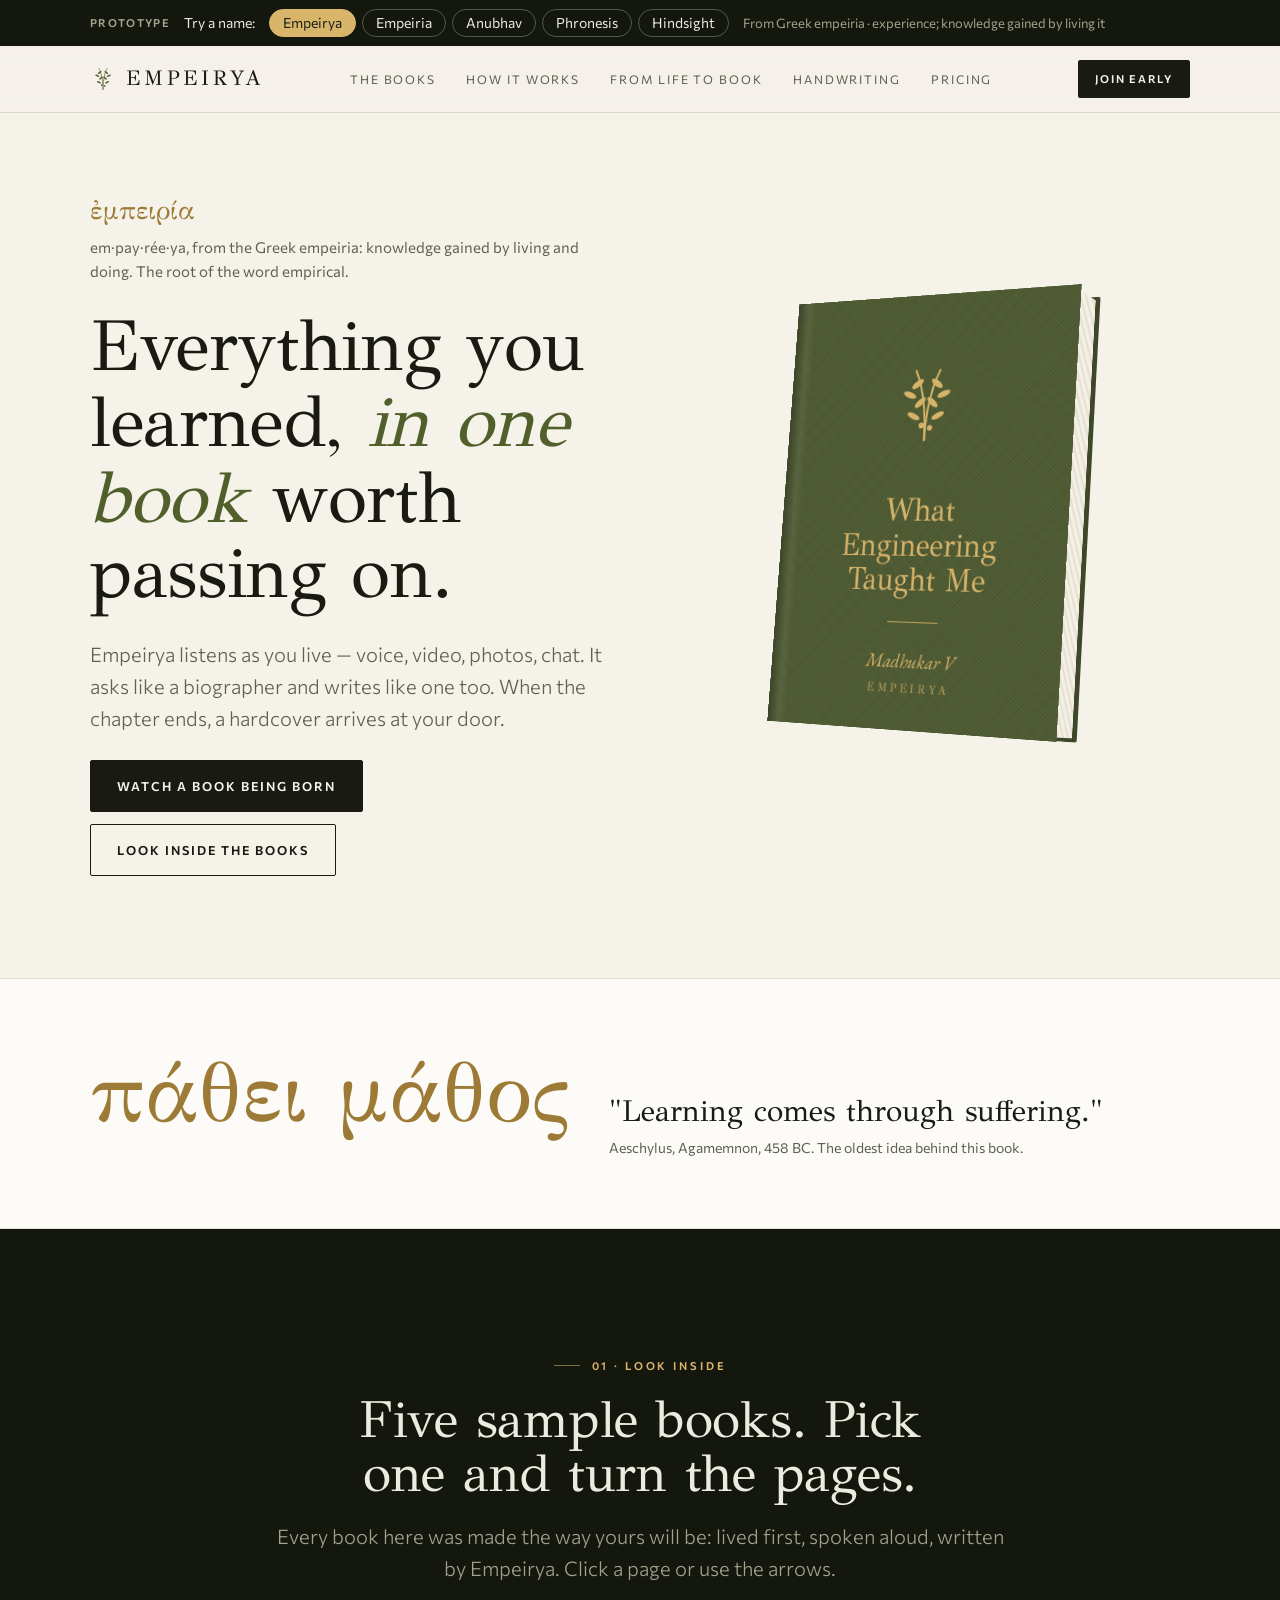
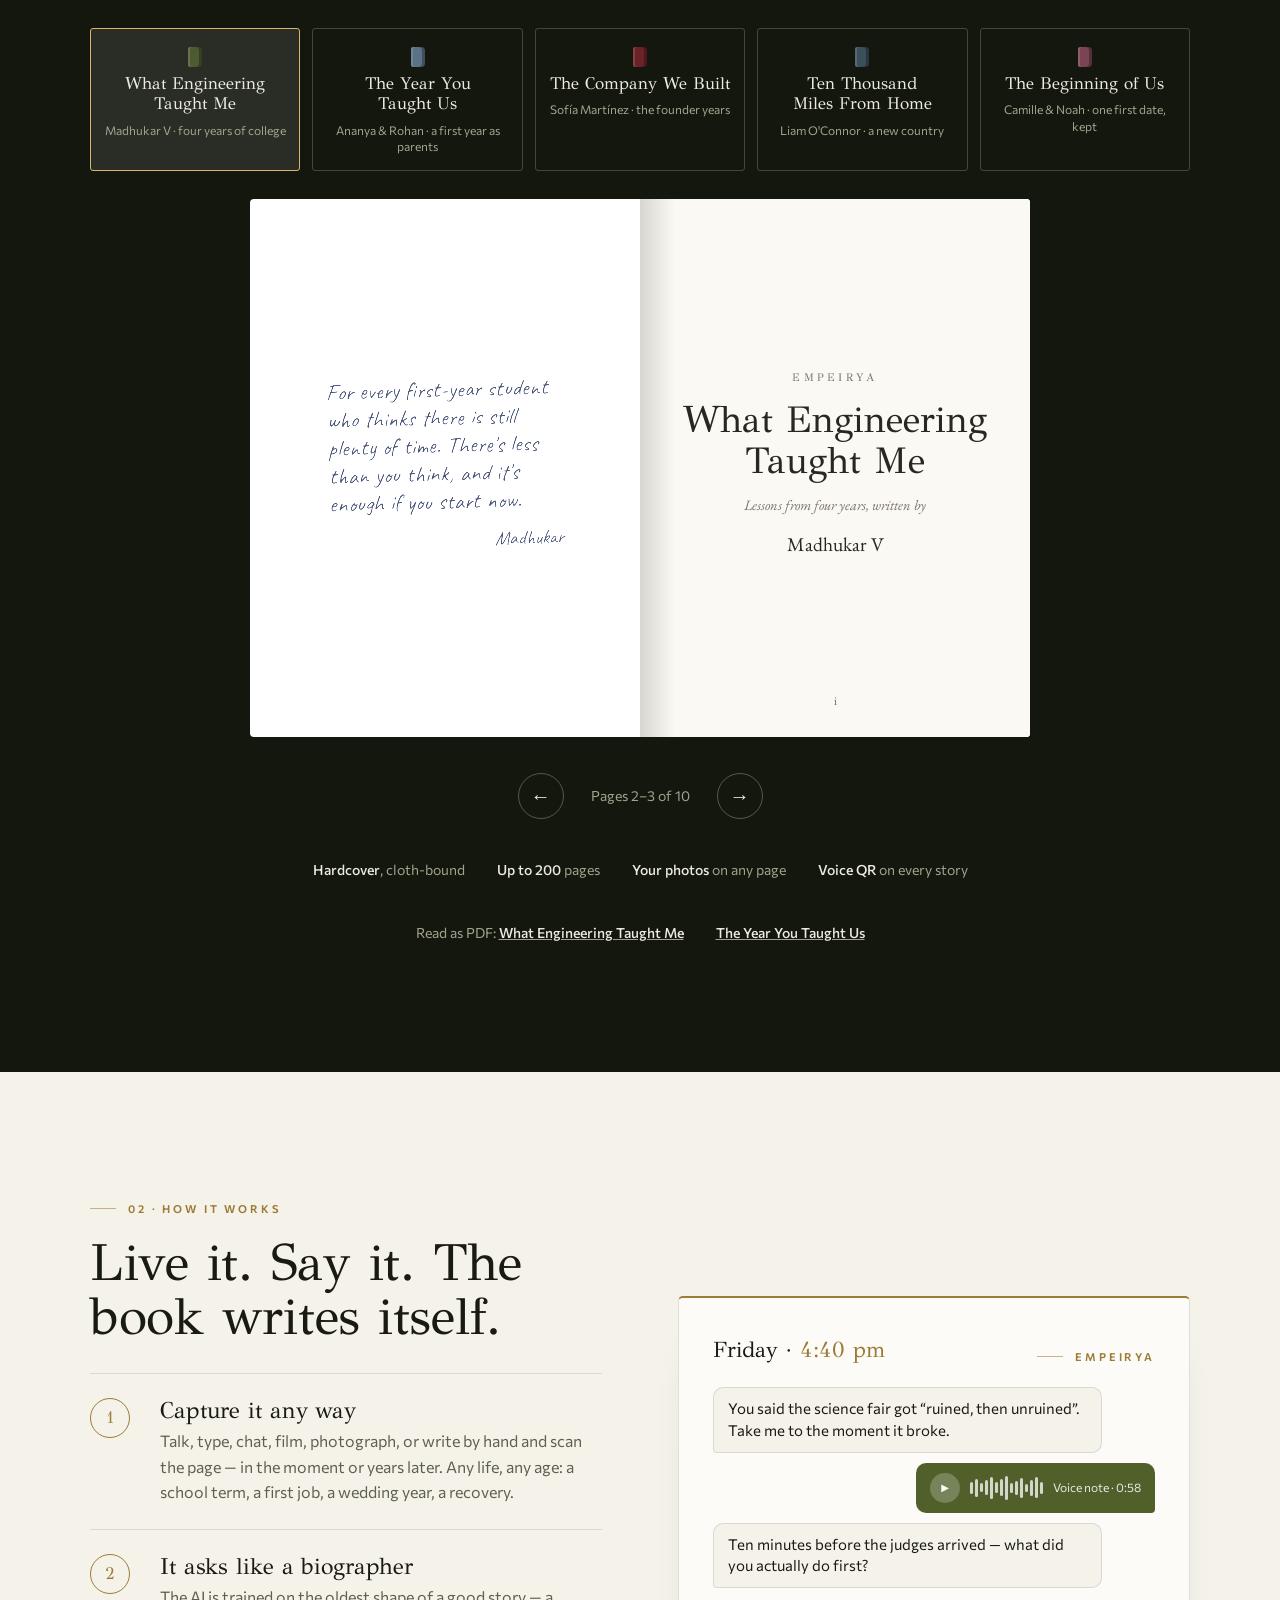
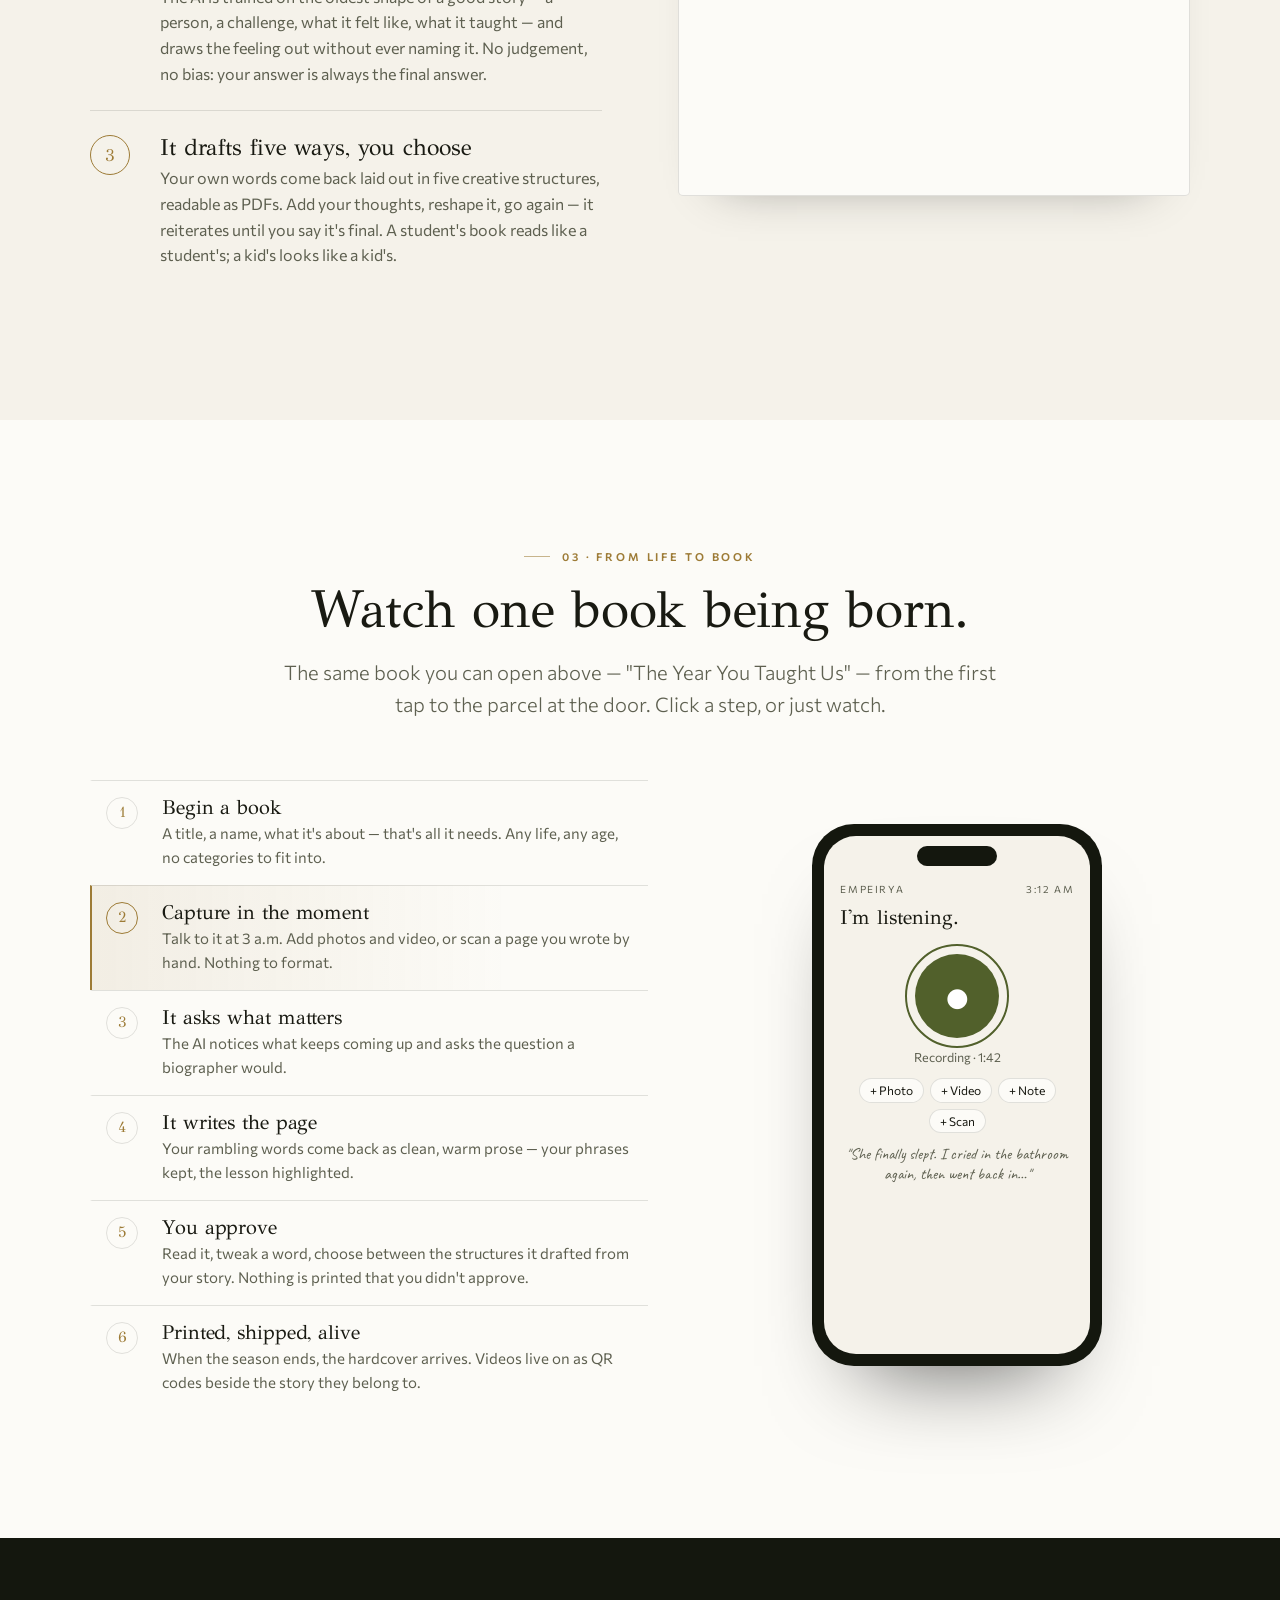
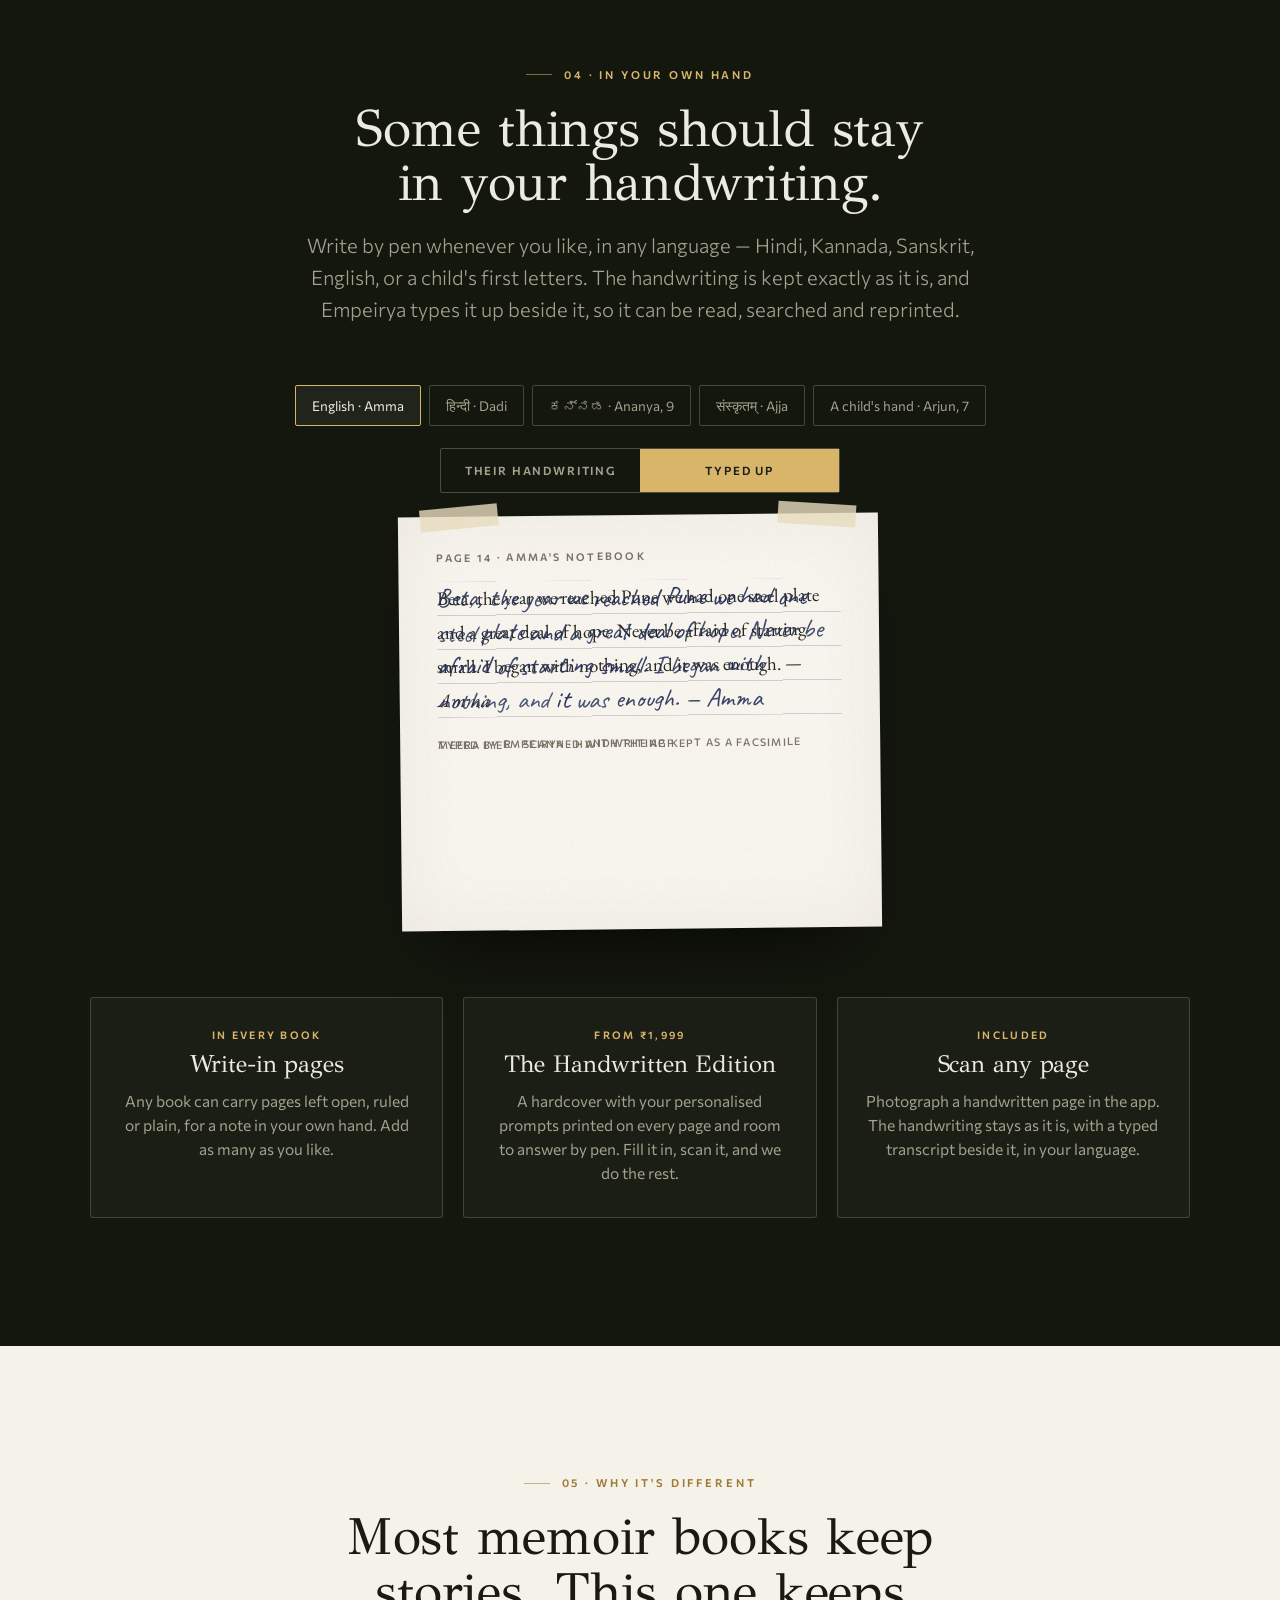
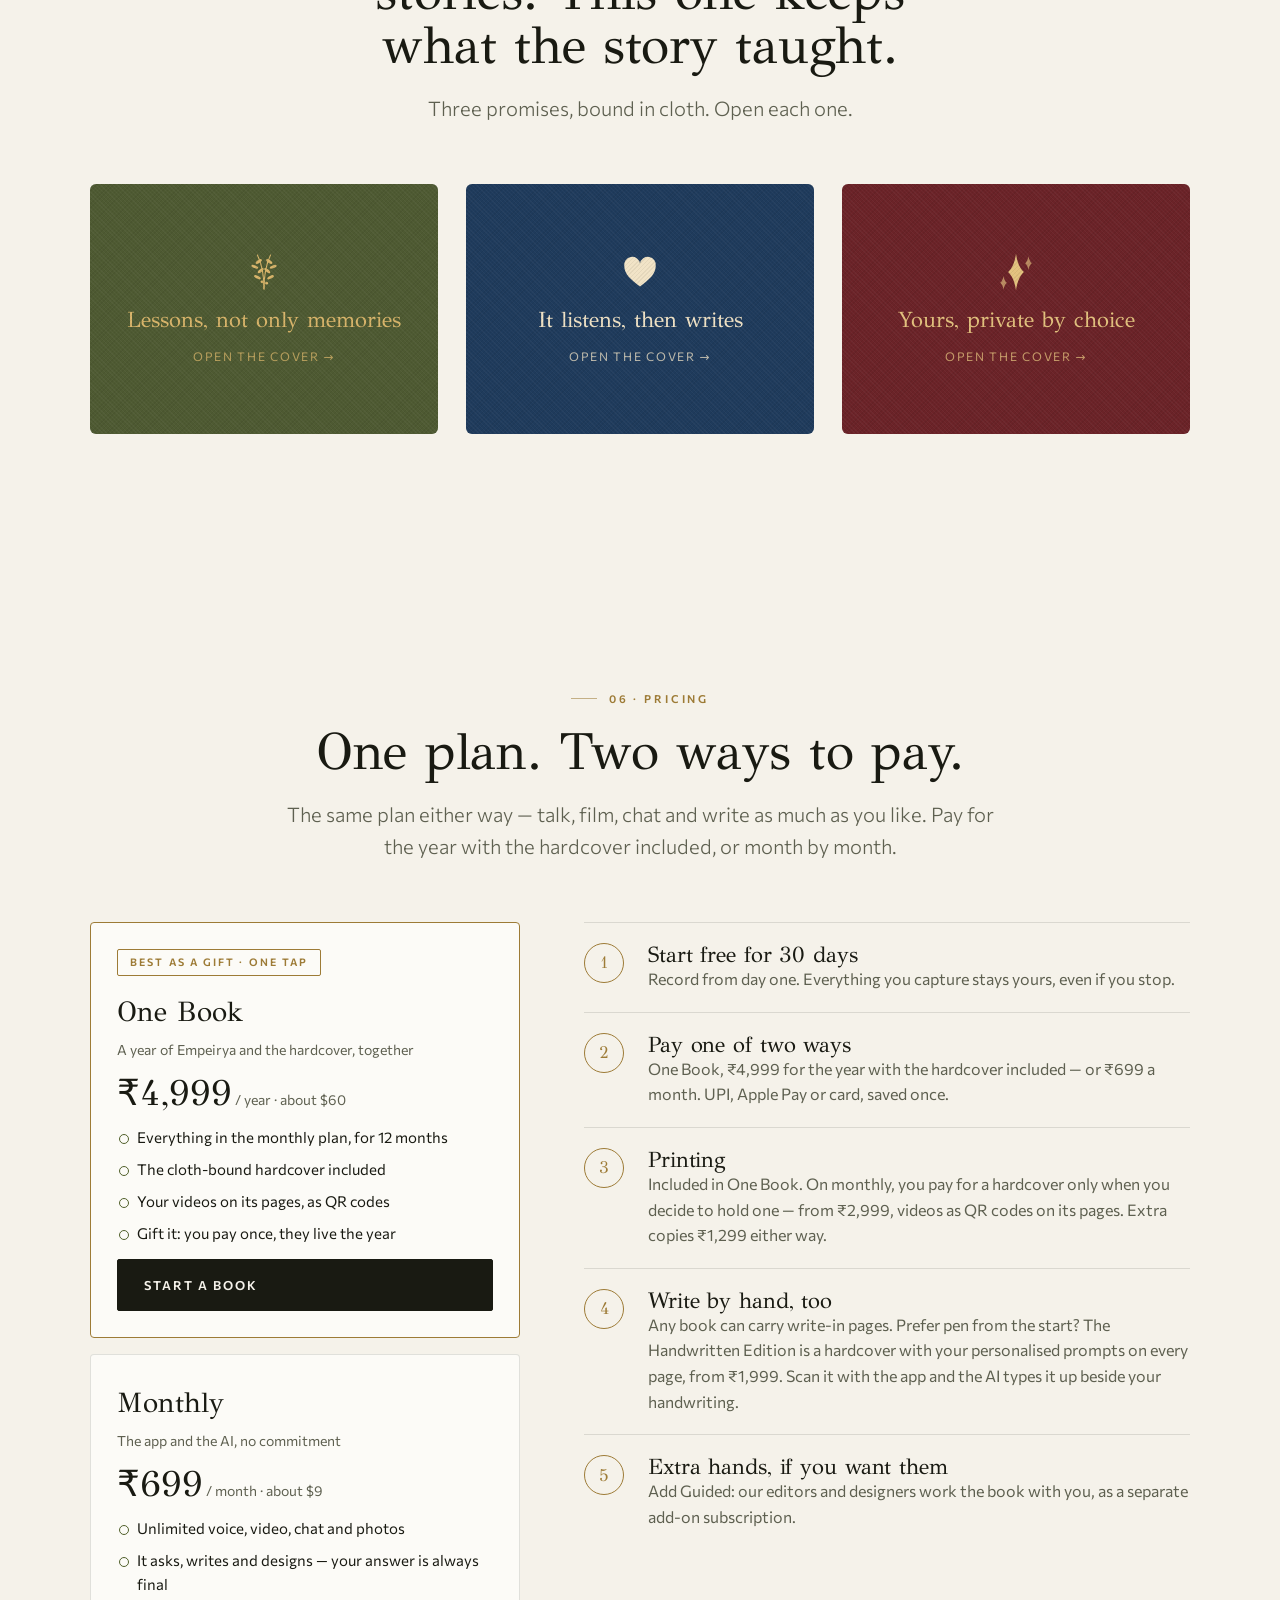
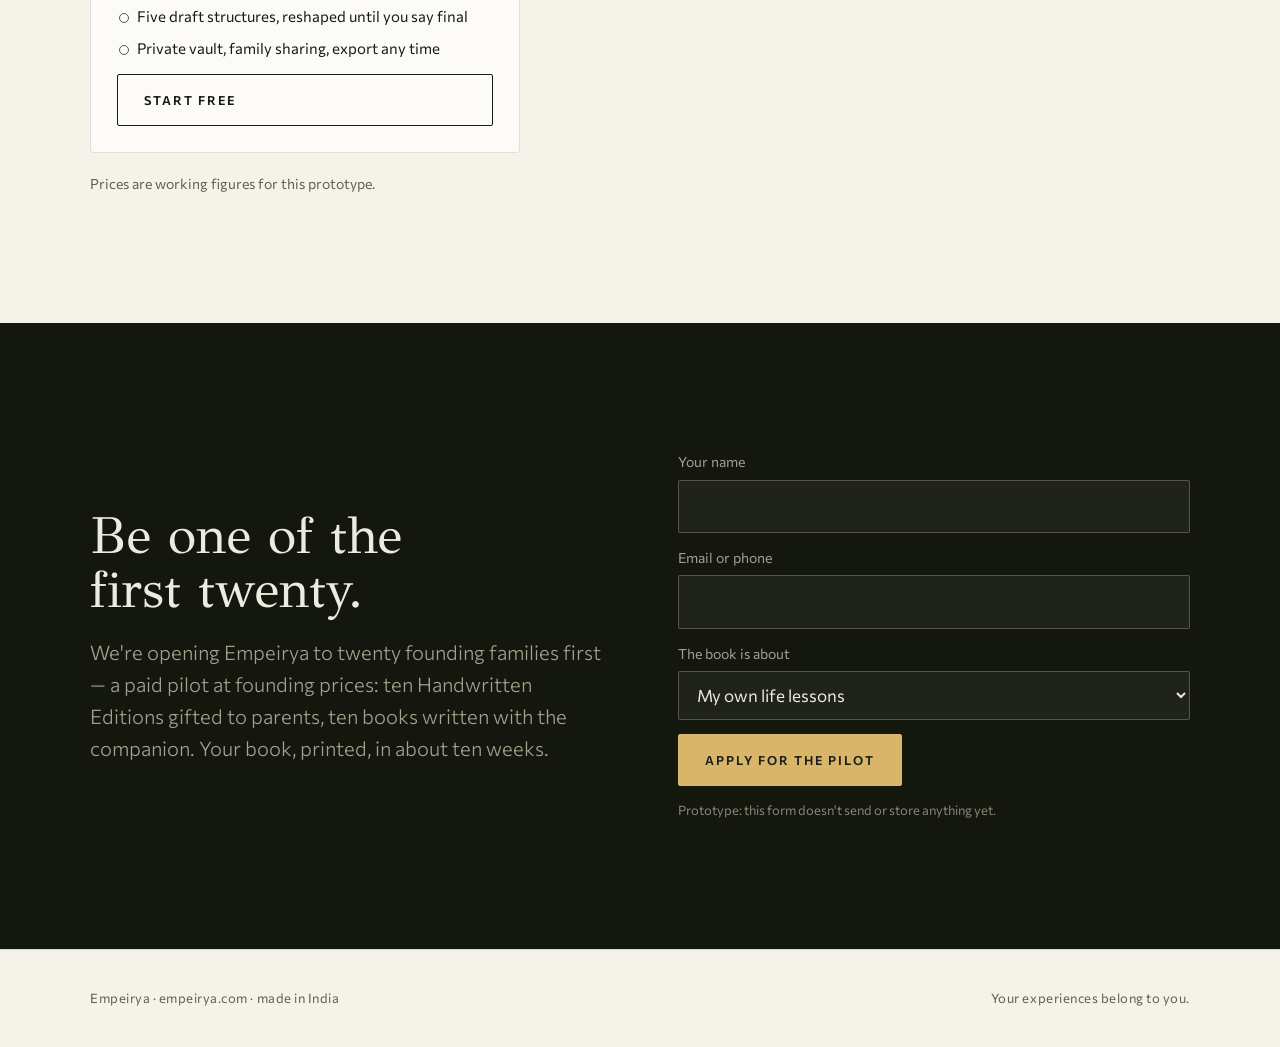
==== index.html @ 156bb357 "Publish website" ====
<!doctype html>
<!--
  =====================================================================
  EMPEIRYA — prototype website
  ---------------------------------------------------------------------
  An AI companion that captures someone's life as it happens — voice,
  photos, video — asks the right questions back, and turns a season of
  it into a hardcover book. Built around "lessons, not only memories".

  How to run: just double-click this file. No server or install needed.
  (Fonts load from Google Fonts when online; without internet the page
  falls back to system fonts and still works.)

  Files:
    css/styles.css      look of the website
    css/book-pages.css  look of the pages inside the books (shared with /books)
    js/main.js          everything interactive
    js/qr.js            draws the decorative QR codes
    books/*.html        print versions of the two sample books
    pdf/*.pdf           the first two books as PDFs

  Page order: prototype bar → nav → hero → quote → look inside (five
              sample books) → how it works (the AI companion) → from
              life to book (step-by-step) → in your own hand
              (handwriting) → why (openable covers) → pricing → join
              → footer
  =====================================================================
-->
<html lang="en">
<head>
  <meta charset="utf-8">
  <meta name="viewport" content="width=device-width, initial-scale=1">
  <title>Empeirya</title>
  <meta name="description" content="Empeirya is an AI companion that turns the moments you record — voice, photos, video — into a hardcover book of what you lived through and what it taught you.">
  <link rel="preconnect" href="https://fonts.googleapis.com">
  <link rel="preconnect" href="https://fonts.gstatic.com" crossorigin>
  <link rel="stylesheet" href="https://fonts.googleapis.com/css2?family=GFS+Didot&family=Commissioner:wght@300;400;500;600&family=EB+Garamond:ital,wght@0,400;0,500;1,400&family=Caveat:wght@500;700&family=Kalam:wght@300;400&family=Akaya+Kanadaka&family=Gloria+Hallelujah&family=Tiro+Devanagari+Hindi&family=Tiro+Devanagari+Sanskrit&family=Tiro+Kannada&display=swap">
  <link rel="stylesheet" href="css/book-pages.css?v=1794660947">
  <link rel="stylesheet" href="css/styles.css?v=1794660947">
</head>
<body>

<!-- Reusable drawings. Defined once here, then used anywhere with
     <svg><use href="#olive"/></svg>. -->
<svg width="0" height="0" style="position:absolute" aria-hidden="true">
  <!-- Olive branch: the brand emblem (Greek symbol of wisdom and peace) -->
  <symbol id="olive" viewBox="0 0 64 64"><g fill="none" stroke="currentColor" stroke-width="1.6" stroke-linecap="round"><path d="M32 58C32 40 30 22 22 6"/><path d="M32 58C32 40 34 22 42 6"/></g><g fill="currentColor"><ellipse cx="24" cy="16" rx="5.5" ry="2.2" transform="rotate(-35 24 16)"/><ellipse cx="18" cy="24" rx="5.5" ry="2.2" transform="rotate(20 18 24)"/><ellipse cx="27" cy="30" rx="5.5" ry="2.2" transform="rotate(-40 27 30)"/><ellipse cx="22" cy="40" rx="5.5" ry="2.2" transform="rotate(25 22 40)"/><ellipse cx="40" cy="16" rx="5.5" ry="2.2" transform="rotate(35 40 16)"/><ellipse cx="46" cy="24" rx="5.5" ry="2.2" transform="rotate(-20 46 24)"/><ellipse cx="37" cy="30" rx="5.5" ry="2.2" transform="rotate(40 37 30)"/><ellipse cx="42" cy="40" rx="5.5" ry="2.2" transform="rotate(-25 42 40)"/><circle cx="29" cy="47" r="2.2"/><circle cx="36" cy="49" r="2.2"/></g></symbol>
  <!-- Heart: emblem for the baby book -->
  <symbol id="heart" viewBox="0 0 64 64"><path fill="currentColor" d="M32 54C18 44 8 35 8 23a12 12 0 0 1 24-4 12 12 0 0 1 24 4c0 12-10 21-24 31z"/></symbol>
  <!-- Small footprint for the "first steps" picture -->
  <symbol id="foot" viewBox="-12 -24 24 40"><g fill="#8C6F56"><ellipse cx="0" cy="2" rx="7" ry="12"/><circle cx="-5.5" cy="-14" r="2.6"/><circle cx="-1.5" cy="-16.5" r="2.4"/><circle cx="2.5" cy="-16" r="2.2"/><circle cx="5.5" cy="-13.5" r="2"/><circle cx="7.2" cy="-10.3" r="1.7"/></g></symbol>
  <!-- North star: emblem for the founder book -->
  <symbol id="star" viewBox="0 0 64 64"><path fill="currentColor" d="M32 4c2 14 6 22 12 28-6 6-10 14-12 28-2-14-6-22-12-28 6-6 10-14 12-28z"/><path fill="currentColor" opacity=".65" d="M51 8c.8 5 2.4 8.2 5 10.5-2.6 2.3-4.2 5.5-5 10.5-.8-5-2.4-8.2-5-10.5 2.6-2.3 4.2-5.5 5-10.5zM13 38c.8 5 2.4 8.2 5 10.5-2.6 2.3-4.2 5.5-5 10.5-.8-5-2.4-8.2-5-10.5 2.6-2.3 4.2-5.5 5-10.5z"/></symbol>
  <!-- Compass: emblem for the "new country" book -->
  <symbol id="compass" viewBox="0 0 64 64"><g fill="none" stroke="currentColor" stroke-width="2.4"><circle cx="32" cy="32" r="23"/><path d="M32 3v6M32 55v6M3 32h6M55 32h6" stroke-linecap="round"/></g><path fill="currentColor" d="M32 15 38 32 32 49 26 32Z"/><circle cx="32" cy="32" r="3.2" fill="currentColor"/></symbol>
  <!-- Interlocked rings: emblem for the first-date book -->
  <symbol id="rings" viewBox="0 0 64 64"><g fill="none" stroke="currentColor" stroke-width="2.6"><circle cx="24.5" cy="32" r="14"/><circle cx="39.5" cy="32" r="14"/></g></symbol>
</svg>


<!-- ===== PROTOTYPE BAR: name switcher. Delete this block when going live. ===== -->
<div class="proto" role="region" aria-label="Prototype controls">
  <div class="wrap">
    <b>Prototype</b><span>Try a name:</span>
    <div class="names" id="names">
      <button type="button" data-n="empeirya" aria-pressed="true">Empeirya</button>
      <button type="button" data-n="empeiria" aria-pressed="false">Empeiria</button>
      <button type="button" data-n="anubhav" aria-pressed="false">Anubhav</button>
      <button type="button" data-n="phronesis" aria-pressed="false">Phronesis</button>
      <button type="button" data-n="hindsight" aria-pressed="false">Hindsight</button>
    </div>
    <span class="meaning" id="meaning"></span>
  </div>
</div>


<!-- ===== NAVIGATION ===== -->
<nav>
  <div class="wrap">
    <a class="mark" href="#top"><svg><use href="#olive"/></svg><span data-brand>Empeirya</span></a>
    <div class="navlinks">
      <a href="#inside">The books</a><a href="#how">How it works</a><a href="#journey">From life to book</a><a href="#handwritten">Handwriting</a><a href="#pricing">Pricing</a>
    </div>
    <a class="btn sm" href="#join">Join early</a>
  </div>
</nav>


<!-- ===== HERO: headline + interactive 3D book with cover designer ===== -->
<header class="hero" id="top">
  <div class="wrap">
    <div class="hero-copy">
      <div class="gloss"><span class="gk" data-native>ἐμπειρία</span><span id="gloss"></span></div>
      <h1>Everything you learned, <em>in one book</em> worth passing on.</h1>
      <p class="lede"><span data-brand>Empeirya</span> listens as you live — voice, video, photos, chat. It asks like a biographer and writes like one too. When the chapter ends, a hardcover arrives at your door.</p>
      <div class="ctas">
        <a class="btn" href="#journey">Watch a book being born</a>
        <a class="btn ghost" href="#inside">Look inside the books</a>
      </div>
    </div>

    <div class="hero-art">
      <!-- The 3D book: five faces arranged in 3D by CSS (see .book3d in styles.css). -->
      <div class="scene" id="scene">
        <div class="bob">
          <div class="book3d enter" id="book3d">
            <div class="b-back"></div>
            <div class="b-pages"></div>
            <div class="b-top"></div>
            <div class="b-spine"><span data-title>What Engineering Taught Me</span></div>
            <div class="b-front"><div class="cover">
              <svg class="emb"><use href="#olive"/></svg>
              <div class="ct" data-title>What Engineering Taught Me</div><div class="cr"></div>
              <div class="ca" data-author>Madhukar V</div>
              <div class="cb" data-brand>Empeirya</div>
            </div></div>
          </div>
        </div>
      </div>
      <div class="shadow" aria-hidden="true"></div>
    </div>
  </div>
</header>


<!-- ===== QUOTE BAND ===== -->
<div class="quote">
  <div class="wrap">
    <span class="gk">πάθει μάθος</span>
    <p>"Learning comes through suffering."<small>Aeschylus, Agamemnon, 458 BC. The oldest idea behind this book.</small></p>
  </div>
</div>


<!-- ===== LOOK INSIDE: two sample flipbooks =====
     Structure of a book:
       <div class="fb">                 the open book (two pages wide)
         <div class="leaf">             one sheet of paper
           <div class="face front">     right-hand page
           <div class="face back">      left-hand page after turning
     To add a page spread, add another .leaf. js/main.js does the rest. -->
<section class="inside" id="inside">
  <div class="wrap">
    <div class="sec-head">
      <span class="eyebrow">01 · Look inside</span>
      <h2>Five sample books. Pick one and turn the pages.</h2>
      <p class="lede">Every book here was made the way yours will be: lived first, spoken aloud, written by <span data-brand>Empeirya</span>. Click a page or use the arrows.</p>
    </div>
    <div class="shelf" role="tablist" aria-label="Sample books" id="shelf">
      <button type="button" role="tab" aria-selected="true" data-b="0"><i class="dot" style="--c:#4E5A32"></i><b>What Engineering Taught Me</b><span>Madhukar V · four years of college</span></button>
      <button type="button" role="tab" aria-selected="false" data-b="1"><i class="dot" style="--c:#5B7186"></i><b>The Year You Taught Us</b><span>Ananya &amp; Rohan · a first year as parents</span></button>
      <button type="button" role="tab" aria-selected="false" data-b="2"><i class="dot" style="--c:#6B2328"></i><b>The Company We Built</b><span>Sofía Martínez · the founder years</span></button>
      <button type="button" role="tab" aria-selected="false" data-b="3"><i class="dot" style="--c:#3C4F5C"></i><b>Ten Thousand Miles From Home</b><span>Liam O'Connor · a new country</span></button>
      <button type="button" role="tab" aria-selected="false" data-b="4"><i class="dot" style="--c:#7A4452"></i><b>The Beginning of Us</b><span>Camille &amp; Noah · one first date, kept</span></button>
    </div>
  </div>
  <div class="stage" id="stage">

    <!-- ---------- BOOK 1: What Engineering Taught Me (5 sheets = 10 pages) ---------- -->
    <div class="fb closed" id="fb1" tabindex="0" aria-label="What Engineering Taught Me, use arrow keys to turn pages">
      <!-- Sheet 1: front cover / dedication -->
      <div class="leaf">
        <div class="face front"><div class="cover">
          <svg class="emb"><use href="#olive"/></svg>
          <div class="ct" data-title>What Engineering Taught Me</div><div class="cr"></div>
          <div class="ca" data-author>Madhukar V</div><div class="cb" data-brand>Empeirya</div>
        </div></div>
        <div class="face back endpaper"><div class="pg">
          <div class="dedic">For every first-year student who thinks there is still plenty of time. There's less than you think, and it's enough if you start now.<small>Madhukar</small></div>
        </div></div>
      </div>
      <!-- Sheet 2: title page / contents -->
      <div class="leaf">
        <div class="face front"><div class="pg titlepg">
          <span class="tb" data-brand>Empeirya</span>
          <h4 data-title>What Engineering Taught Me</h4>
          <span class="sub">Lessons from four years, written by</span>
          <span style="font-size:1.25em" data-author>Madhukar V</span>
          <span class="num">i</span>
        </div></div>
        <div class="face back"><div class="pg">
          <span class="runhead">Contents</span>
          <ul class="toc">
            <li><b>I</b><div>Skills<i>The goal I nearly lost</i></div><span>3</span></li>
            <li><b>II</b><div>People<i>Friends with a vision</i></div><span>17</span></li>
            <li><b>III</b><div>Distractions<i>Busy is not the same as building</i></div><span>29</span></li>
            <li><b>IV</b><div>Hindsight<i>What I'd tell my first-year self</i></div><span>41</span></li>
            <li><b>V</b><div>Letters for later<i>Sealed until the right day</i></div><span>52</span></li>
          </ul>
          <span class="num">ii</span>
        </div></div>
      </div>
      <!-- Sheet 3: chapter I opener / the entry (part 1) -->
      <div class="leaf">
        <div class="face front"><div class="pg chap">
          <span class="roman">I</span><h4>Skills</h4>
          <blockquote>"Four years is enough time to become genuinely useful to an industry, as long as you don't drift."</blockquote>
          <span class="meta">Told by voice · 5 min · written with Empeirya</span>
          <span class="num">3</span>
        </div></div>
        <div class="face back"><div class="pg">
          <span class="runhead">I · Skills</span>
          <h4>The goal I nearly lost</h4>
          <span class="sub">Engineering, years one to four</span>
          <dl>
            <div><dt>What happened</dt><dd>Engineering gives you four years and a hundred reasons to spend them on something else: marks for their own sake, trends, whatever everyone around you is doing.</dd></div>
            <div><dt>What I felt</dt><dd>Busy, but unsure it was leading anywhere. Being busy felt like progress. It isn't the same thing.</dd></div>
            <div><dt>What I tried</dt><dd>I kept coming back to one question: what can I build that a real company would need?</dd></div>
          </dl>
          <span class="num">4</span>
        </div></div>
      </div>
      <!-- Sheet 4: the entry (part 2, the lessons) / chapter II opener -->
      <div class="leaf">
        <div class="face front"><div class="pg">
          <dl>
            <div><dt>What I learned</dt><dd class="hl">Never divert from the goal. Use the four years to build real industry skills. Everything else can wait; this can't.</dd></div>
            <div><dt>What I'd do differently</dt><dd>Start building real things in the first year, not the last one.</dd></div>
            <div><dt>If you're starting now</dt><dd>Every semester, ask yourself: what can I do today that I couldn't do six months ago?</dd></div>
          </dl>
          <div class="qr"><canvas class="qrc" data-seed="7" width="25" height="25"></canvas><p><b>Hear it in his voice</b>Scan to play the recording this page came from.</p></div>
          <span class="num">5</span>
        </div></div>
        <div class="face back"><div class="pg chap">
          <span class="roman">II</span><h4>People</h4>
          <blockquote>"Build a network of good friends who have a vision and actually work for it. They will pull you forward for the rest of your life."</blockquote>
          <span class="meta">Typed late one night · kept word for word</span>
          <span class="num">17</span>
        </div></div>
      </div>
      <!-- Sheet 5: letter for later / back cover -->
      <div class="leaf">
        <div class="face front"><div class="pg">
          <span class="runhead">V · Letters for later</span>
          <h4>Open on your first day of college</h4>
          <div class="envelope"><span class="seal" data-initial>E</span></div>
          <p class="letter-to">For the next engineer in the family</p>
          <p class="sub" style="text-align:center">In the app, this letter stays sealed until that day. In print, it comes as a tucked-in envelope.</p>
          <span class="num">52</span>
        </div></div>
        <div class="face back backcover"><div>
          <svg><use href="#olive"/></svg>
          <span data-brand>Empeirya</span>
          <small>Printed for <span data-author>Madhukar V</span></small>
        </div></div>
      </div>
    </div>

    <!-- ---------- BOOK 2: The Year You Taught Us (7 sheets = 14 pages) ----------
         Has its own cover colours (set inline below) so the cover designer
         only changes Book 1. Pictures are hand-drawn SVG stand-ins for the
         family's own photos. -->
    <div class="fb closed" id="fb2" tabindex="0" hidden style="--cloth:#5B7186;--foil:#F1E3C6" aria-label="The Year You Taught Us, use arrow keys to turn pages">
      <!-- Sheet 1: cover / dedication -->
      <div class="leaf">
        <div class="face front"><div class="cover">
          <svg class="emb"><use href="#heart"/></svg>
          <div class="ct">The Year You Taught Us</div><div class="cr"></div>
          <div class="ca">Ananya &amp; Rohan</div><div class="cb" data-brand>Empeirya</div>
        </div></div>
        <div class="face back endpaper"><div class="pg">
          <div class="dedic">For Kiara. One day you'll read how little we knew, and how much you taught us anyway.<small>Mom &amp; Dad</small></div>
        </div></div>
      </div>
      <!-- Sheet 2: title / contents -->
      <div class="leaf">
        <div class="face front"><div class="pg titlepg">
          <span class="tb" data-brand>Empeirya</span>
          <h4>The Year You Taught Us</h4>
          <span class="sub">Our first year as parents, from the day you were born to your first birthday</span>
          <span style="font-size:1.25em">Ananya &amp; Rohan</span>
          <span class="num">i</span>
        </div></div>
        <div class="face back"><div class="pg">
          <span class="runhead">Contents</span>
          <ul class="toc">
            <li><b>0</b><div>The day you arrived<i>Nobody hands you a manual</i></div><span>1</span></li>
            <li><b>1–3</b><div>The nights<i>Sleeping in two-hour pieces</i></div><span>9</span></li>
            <li><b>8</b><div>The fever<i>Two in the morning</i></div><span>23</span></li>
            <li><b>11</b><div>First steps<i>Three of them, then the sofa</i></div><span>34</span></li>
            <li><b>12</b><div>One year<i>And a letter for later</i></div><span>41</span></li>
          </ul>
          <span class="num">ii</span>
        </div></div>
      </div>
      <!-- Sheet 3: month 0 photo / month 0 entry -->
      <div class="leaf">
        <div class="face front"><div class="pg">
          <span class="runhead">Month 0</span>
          <h4>The day you arrived</h4>
          <figure class="photo">
            <svg viewBox="0 0 200 140" role="img" aria-label="Illustration: a newborn's hand holding an adult finger, with a hospital band">
              <rect width="200" height="140" fill="#F3E6DA"/>
              <path d="M0 30 Q50 20 100 32 T200 28 M0 70 Q60 60 110 72 T200 66 M0 112 Q50 100 100 114 T200 108" stroke="#E8D5C3" stroke-width="7" fill="none"/>
              <rect x="88" y="56" width="130" height="32" rx="16" fill="#D9A27E"/>
              <ellipse cx="100" cy="72" rx="8" ry="11" fill="#E9C0A4"/>
              <rect x="66" y="96" width="44" height="44" fill="#F2C4A6"/>
              <rect x="62" y="104" width="52" height="11" rx="4" fill="#FFFFFF" stroke="#9DB4C8" stroke-width="1.5"/>
              <rect x="80" y="107" width="16" height="5" rx="1" fill="#9DB4C8"/>
              <ellipse cx="88" cy="90" rx="25" ry="19" fill="#F2C4A6"/>
              <ellipse cx="66" cy="82" rx="7" ry="11" fill="#F2C4A6" stroke="#E0A887" stroke-width="1" transform="rotate(25 66 82)"/>
              <ellipse cx="80" cy="66" rx="6" ry="10" fill="#F2C4A6" stroke="#E0A887" stroke-width="1"/>
              <ellipse cx="91" cy="64" rx="6" ry="10.5" fill="#F2C4A6" stroke="#E0A887" stroke-width="1"/>
              <ellipse cx="102" cy="65" rx="6" ry="10" fill="#F2C4A6" stroke="#E0A887" stroke-width="1"/>
              <ellipse cx="112" cy="68" rx="5" ry="8.5" fill="#F2C4A6" stroke="#E0A887" stroke-width="1"/>
            </svg>
            <figcaption>4:52 a.m. · 2.9 kg · holding on already</figcaption>
          </figure>
          <span class="num">1</span>
        </div></div>
        <div class="face back"><div class="pg">
          <span class="runhead">Month 0 · The day you arrived</span>
          <dl>
            <div><dt>What happened</dt><dd>Kiara arrived at 4:52 in the morning after nineteen hours of labour, much louder than anyone expected.</dd></div>
            <div><dt>What I felt</dt><dd>Love, yes. And terror. The nurse showed me how to hold her head, then left the room. I didn't move for an hour.</dd></div>
            <div><dt>What I learned</dt><dd class="hl">You don't need to know everything on day one. You only need to show up for the next feed.</dd></div>
          </dl>
          <span class="num">2</span>
        </div></div>
      </div>
      <!-- Sheet 4: the nights / the fever -->
      <div class="leaf">
        <div class="face front"><div class="pg">
          <span class="runhead">Months 1–3</span>
          <h4>The nights</h4>
          <figure class="photo r md">
            <svg viewBox="0 0 200 140" role="img" aria-label="Illustration: a clock at 3:12 a.m. beside a milk bottle, moon in the window">
              <rect width="200" height="140" fill="#2E3A55"/>
              <rect x="128" y="10" width="62" height="48" rx="3" fill="#3B4A6B"/>
              <circle cx="170" cy="28" r="10" fill="#F4E9C8"/>
              <circle cx="176" cy="24" r="9" fill="#3B4A6B"/>
              <circle cx="140" cy="20" r="1.3" fill="#F4E9C8"/><circle cx="152" cy="44" r="1" fill="#F4E9C8"/><circle cx="183" cy="48" r="1.2" fill="#F4E9C8"/>
              <rect x="0" y="112" width="200" height="28" fill="#26304A"/>
              <circle cx="58" cy="74" r="32" fill="#F4EEDF" stroke="#C9B48E" stroke-width="3"/>
              <circle cx="58" cy="74" r="2.5" fill="#2E3A55"/>
              <line x1="58" y1="74" x2="76" y2="76" stroke="#2E3A55" stroke-width="3.5" stroke-linecap="round"/>
              <line x1="58" y1="74" x2="82.7" y2="66" stroke="#2E3A55" stroke-width="2.2" stroke-linecap="round"/>
              <rect x="128" y="70" width="30" height="46" rx="8" fill="#DCE4EC"/>
              <rect x="128" y="88" width="30" height="28" rx="6" fill="#FFFFFF"/>
              <rect x="132" y="60" width="22" height="12" rx="3" fill="#E9A6A6"/>
              <ellipse cx="143" cy="55" rx="6" ry="7" fill="#F1C9A5"/>
            </svg>
            <figcaption>3:12 a.m., again</figcaption>
          </figure>
          <p>For eleven weeks we slept in two-hour pieces. I cried in the bathroom more than once, then went back in.</p>
          <p class="hl">Ask for help before you're desperate. The week Rohan took the 2 a.m. feed, everything changed.</p>
          <span class="num">9</span>
        </div></div>
        <div class="face back"><div class="pg">
          <span class="runhead">Month 8</span>
          <h4>The fever</h4>
          <dl>
            <div><dt>What happened</dt><dd>103°F at two in the morning. We drove to the hospital in our night clothes.</dd></div>
            <div><dt>What we tried</dt><dd>We had written down every feed and every temperature with the time. The doctor said it was the most useful thing we brought.</dd></div>
            <div><dt>What I learned</dt><dd class="hl">Write things down. In a panic, your notes remember what you can't.</dd></div>
          </dl>
          <span class="num">23</span>
        </div></div>
      </div>
      <!-- Sheet 5: first steps / one year -->
      <div class="leaf">
        <div class="face front"><div class="pg">
          <span class="runhead">Month 11</span>
          <h4>First steps</h4>
          <figure class="photo">
            <svg viewBox="0 0 200 140" role="img" aria-label="Illustration: a trail of small footprints across a wooden floor towards a toy block">
              <rect width="200" height="140" fill="#EADFCB"/>
              <path d="M0 35H200M0 70H200M0 105H200M60 0V35M150 35V70M40 70V105M120 105V140" stroke="#DCCDB2" stroke-width="2"/>
              <use href="#foot" x="16" y="88" width="18" height="30" transform="rotate(62 25 103)"/>
              <use href="#foot" x="46" y="66" width="18" height="30" transform="rotate(70 55 81)"/>
              <use href="#foot" x="80" y="78" width="18" height="30" transform="rotate(62 89 93)"/>
              <use href="#foot" x="112" y="56" width="18" height="30" transform="rotate(72 121 71)"/>
              <rect x="152" y="58" width="28" height="28" rx="3" fill="#E9A6A6"/>
              <rect x="160" y="66" width="12" height="12" rx="2" fill="#F7EFE2"/>
            </svg>
            <figcaption>Three steps, then straight into the sofa</figcaption>
          </figure>
          <p>She let go of the table, took three steps and fell into my arms. Eleven months of tired nights, and this was the payoff.</p>
          <span class="num">34</span>
        </div></div>
        <div class="face back"><div class="pg">
          <span class="runhead">Month 12</span>
          <h4>One year</h4>
          <figure class="photo sm r">
            <svg viewBox="0 0 200 140" role="img" aria-label="Illustration: a small birthday cake with one candle">
              <rect width="200" height="140" fill="#F6E3E3"/>
              <rect x="0" y="112" width="200" height="28" fill="#EBCFCF"/>
              <ellipse cx="100" cy="112" rx="62" ry="8" fill="#FFFFFF"/>
              <rect x="56" y="70" width="88" height="40" rx="6" fill="#F7EFE2"/>
              <path d="M56 78Q66 88 76 78T96 78T116 78T136 78T144 76V70H56Z" fill="#E9A6A6"/>
              <rect x="97" y="44" width="6" height="26" rx="2" fill="#9DB4C8"/>
              <path d="M100 30C95 37 96 42 100 43C104 42 105 37 100 30Z" fill="#F2B544"/>
              <circle cx="72" cy="96" r="2.5" fill="#E9A6A6"/><circle cx="100" cy="98" r="2.5" fill="#9DB4C8"/><circle cx="128" cy="96" r="2.5" fill="#E9A6A6"/>
            </svg>
            <figcaption>Day 365</figcaption>
          </figure>
          <div class="nums">
            <div><b>365</b><span>days</span></div>
            <div><b>1,100+</b><span>night feeds</span></div>
            <div><b>9.1 kg</b><span>from 2.9 kg</span></div>
            <div><b>4</b><span>teeth</span></div>
          </div>
          <span class="num">41</span>
        </div></div>
      </div>
      <!-- Sheet 6: advice / letter for later -->
      <div class="leaf">
        <div class="face front"><div class="pg">
          <span class="runhead">Before you begin</span>
          <h4>What I'd tell any new parent</h4>
          <ol class="tips">
            <li><span>Lower the bar for everything except sleep and kindness. The house can be a mess.</span></li>
            <li><span>Take one photo every day. You won't remember month four, and you'll want to.</span></li>
            <li><span>Your baby doesn't need a perfect parent. She needs the same tired one, again and again.</span></li>
          </ol>
          <div class="qr"><canvas class="qrc" data-seed="19" width="25" height="25"></canvas><p><b>Hear her first laugh</b>Scan to play the recording from month four.</p></div>
          <span class="num">42</span>
        </div></div>
        <div class="face back"><div class="pg">
          <span class="runhead">Letters for later</span>
          <h4>Open on your 18th birthday</h4>
          <div class="envelope"><span class="seal" data-initial>E</span></div>
          <p class="letter-to">For Kiara</p>
          <p class="sub" style="text-align:center">In the app, this letter stays sealed until Kiara turns eighteen.</p>
          <span class="num">43</span>
        </div></div>
      </div>
      <!-- Sheet 7: blank page for the child / back cover -->
      <div class="leaf">
        <div class="face front"><div class="pg ruled">
          <span class="runhead">Your page</span>
          <p class="hand" style="margin-top:auto;margin-bottom:auto">Left blank for Kiara to write in, someday.</p>
          <span class="num">44</span>
        </div></div>
        <div class="face back backcover"><div>
          <svg><use href="#heart"/></svg>
          <span data-brand>Empeirya</span>
          <small>Printed for the Rao family</small>
        </div></div>
      </div>
    </div>

    <!-- ---------- BOOK 3: The Company We Built (4 sheets = 8 pages) ---------- -->
    <div class="fb closed" id="fb3" tabindex="0" hidden style="--cloth:#6B2328;--foil:#E3C27E" aria-label="The Company We Built, use arrow keys to turn pages">
      <!-- Sheet 1: cover / dedication -->
      <div class="leaf">
        <div class="face front"><div class="cover">
          <svg class="emb"><use href="#star"/></svg>
          <div class="ct">The Company We Built</div><div class="cr"></div>
          <div class="ca">Sofía Martínez</div><div class="cb" data-brand>Empeirya</div>
        </div></div>
        <div class="face back endpaper"><div class="pg">
          <div class="dedic">For the four of us in the garage — and for Mamá, who lent us the garage and pretended not to worry.<small>Sofía</small></div>
        </div></div>
      </div>
      <!-- Sheet 2: title page / contents -->
      <div class="leaf">
        <div class="face front"><div class="pg titlepg">
          <span class="tb" data-brand>Empeirya</span>
          <h4>The Company We Built</h4>
          <span class="sub">Five years of a startup, told honestly, by</span>
          <span style="font-size:1.25em">Sofía Martínez</span>
          <span class="num">i</span>
        </div></div>
        <div class="face back"><div class="pg">
          <span class="runhead">Contents</span>
          <ul class="toc">
            <li><b>I</b><div>The garage<i>Two laptops and a folding table</i></div><span>3</span></li>
            <li><b>II</b><div>Eleven nos<i>The twelfth question</i></div><span>15</span></li>
            <li><b>III</b><div>Payroll<i>The month we nearly missed it</i></div><span>27</span></li>
            <li><b>IV</b><div>The day it worked<i>A stranger paid us</i></div><span>39</span></li>
            <li><b>V</b><div>Letters for later<i>For the next founder</i></div><span>50</span></li>
          </ul>
          <span class="num">ii</span>
        </div></div>
      </div>
      <!-- Sheet 3: chapter II opener / the entry -->
      <div class="leaf">
        <div class="face front"><div class="pg chap">
          <span class="roman">II</span><h4>Eleven nos</h4>
          <blockquote>"Eleven investors said no. The twelfth asked a question we couldn't answer — and that question became the company."</blockquote>
          <span class="meta">Told by voice · 12 min · on the night bus home</span>
          <span class="num">15</span>
        </div></div>
        <div class="face back"><div class="pg">
          <span class="runhead">II · Eleven nos</span>
          <h4>The twelfth question</h4>
          <dl>
            <div><dt>What happened</dt><dd>Our eleventh pitch ended in four minutes. The twelfth investor also said no — but first she asked who our customer really was. We argued about it in the lift, all the way down.</dd></div>
            <div><dt>What I felt</dt><dd>Embarrassed, then strangely light. Someone had finally pointed at the actual hole in the boat.</dd></div>
            <div><dt>What we tried</dt><dd>We wrote down every question we had failed to answer that year, and built the next version to answer them.</dd></div>
          </dl>
          <span class="num">16</span>
        </div></div>
      </div>
      <!-- Sheet 4: the lessons / back cover -->
      <div class="leaf">
        <div class="face front"><div class="pg">
          <dl>
            <div><dt>What I learned</dt><dd class="hl">A no is a free lesson. Collect enough of them and they become the plan.</dd></div>
            <div><dt>What I'd do differently</dt><dd>Talk to customers before the deck, not after. The garage was comfortable; the market wasn't in it.</dd></div>
            <div><dt>If you're starting now</dt><dd>Write down the question that ends each meeting. The one you can't answer yet is the work.</dd></div>
          </dl>
          <div class="qr"><canvas class="qrc" data-seed="11" width="25" height="25"></canvas><p><b>Watch demo day</b>Scan to see the video — shaking hands and all.</p></div>
          <span class="num">17</span>
        </div></div>
        <div class="face back backcover"><div>
          <svg><use href="#star"/></svg>
          <span data-brand>Empeirya</span>
          <small>Printed for Sofía Martínez</small>
        </div></div>
      </div>
    </div>

    <!-- ---------- BOOK 4: Ten Thousand Miles From Home (4 sheets = 8 pages) ---------- -->
    <div class="fb closed" id="fb4" tabindex="0" hidden style="--cloth:#3C4F5C;--foil:#D9CDB2" aria-label="Ten Thousand Miles From Home, use arrow keys to turn pages">
      <!-- Sheet 1: cover / dedication -->
      <div class="leaf">
        <div class="face front"><div class="cover">
          <svg class="emb"><use href="#compass"/></svg>
          <div class="ct">Ten Thousand Miles From Home</div><div class="cr"></div>
          <div class="ca">Liam O'Connor</div><div class="cb" data-brand>Empeirya</div>
        </div></div>
        <div class="face back endpaper"><div class="pg">
          <div class="dedic">For Mum. I did eat properly. Mostly.<small>Liam</small></div>
        </div></div>
      </div>
      <!-- Sheet 2: title page / contents -->
      <div class="leaf">
        <div class="face front"><div class="pg titlepg">
          <span class="tb" data-brand>Empeirya</span>
          <h4>Ten Thousand Miles From Home</h4>
          <span class="sub">Leaving Dublin, landing in Melbourne, written by</span>
          <span style="font-size:1.25em">Liam O'Connor</span>
          <span class="num">i</span>
        </div></div>
        <div class="face back"><div class="pg">
          <span class="runhead">Contents</span>
          <ul class="toc">
            <li><b>0</b><div>The one-way ticket<i>Twenty-three kilos of a whole life</i></div><span>1</span></li>
            <li><b>1</b><div>Arrivals<i>Nobody here knows your name</i></div><span>7</span></li>
            <li><b>4</b><div>The first winter<i>Dark at four o'clock</i></div><span>19</span></li>
            <li><b>9</b><div>Two homes<i>A word that changed its meaning</i></div><span>31</span></li>
            <li><b>12</b><div>Letters for later<i>For whoever leaves next</i></div><span>44</span></li>
          </ul>
          <span class="num">ii</span>
        </div></div>
      </div>
      <!-- Sheet 3: chapter opener / the entry -->
      <div class="leaf">
        <div class="face front"><div class="pg chap">
          <span class="roman">4</span><h4>The first winter</h4>
          <blockquote>"Loneliness isn't being alone. It's being unknown. The cure turned out to be one person at a time."</blockquote>
          <span class="meta">Filmed on a phone · 2 min · a QR code in the printed book</span>
          <span class="num">19</span>
        </div></div>
        <div class="face back"><div class="pg">
          <span class="runhead">4 · The first winter</span>
          <h4>Dark at four o'clock</h4>
          <dl>
            <div><dt>What happened</dt><dd>Month four. Dark when I left work, dark when I woke. I knew the barista's order better than she knew my name — because she didn't.</dd></div>
            <div><dt>What I felt</dt><dd>Invisible. Not sad, exactly — unwitnessed. My funny stories had nobody who knew the people in them.</dd></div>
            <div><dt>What I tried</dt><dd>One month of saying yes to everything: five-a-side, a terrible book club, a colleague's cousin's birthday. Two of those stuck.</dd></div>
          </dl>
          <span class="num">20</span>
        </div></div>
      </div>
      <!-- Sheet 4: the lessons / back cover -->
      <div class="leaf">
        <div class="face front"><div class="pg">
          <dl>
            <div><dt>What I learned</dt><dd class="hl">Home is not a place you left. It's a thing you learn to carry, and to build twice.</dd></div>
            <div><dt>What I'd do differently</dt><dd>Call home on Sundays from the start. Guilt grows quietly in the gap between calls.</dd></div>
            <div><dt>If you're leaving now</dt><dd>Pack less. Say yes for a month. Learn one local joke and tell it badly.</dd></div>
          </dl>
          <div class="qr"><canvas class="qrc" data-seed="23" width="25" height="25"></canvas><p><b>Hear the first voicemail home</b>Scan to play it — airport announcements and all.</p></div>
          <span class="num">21</span>
        </div></div>
        <div class="face back backcover"><div>
          <svg><use href="#compass"/></svg>
          <span data-brand>Empeirya</span>
          <small>Printed for the O'Connor family</small>
        </div></div>
      </div>
    </div>

    <!-- ---------- BOOK 5: The Beginning of Us (4 sheets = 8 pages) ----------
         A first date written down the same week, sealed as a keepsake and
         read again five years later. -->
    <div class="fb closed" id="fb5" tabindex="0" hidden style="--cloth:#7A4452;--foil:#F0D9C0" aria-label="The Beginning of Us, use arrow keys to turn pages">
      <!-- Sheet 1: cover / dedication -->
      <div class="leaf">
        <div class="face front"><div class="cover">
          <svg class="emb"><use href="#rings"/></svg>
          <div class="ct">The Beginning of Us</div><div class="cr"></div>
          <div class="ca">Camille &amp; Noah</div><div class="cb" data-brand>Empeirya</div>
        </div></div>
        <div class="face back endpaper"><div class="pg">
          <div class="dedic">For the two of us, five years from tonight. Don't skip the small parts — they were the whole point.<small>C &amp; N</small></div>
        </div></div>
      </div>
      <!-- Sheet 2: title page / contents -->
      <div class="leaf">
        <div class="face front"><div class="pg titlepg">
          <span class="tb" data-brand>Empeirya</span>
          <h4>The Beginning of Us</h4>
          <span class="sub">One first date, written down the same week, to be read again in five years</span>
          <span style="font-size:1.25em">Camille &amp; Noah</span>
          <span class="num">i</span>
        </div></div>
        <div class="face back"><div class="pg">
          <span class="runhead">Contents</span>
          <ul class="toc">
            <li><b>1</b><div>The train there<i>Two tickets, one nervous playlist</i></div><span>1</span></li>
            <li><b>2</b><div>The table by the window<i>Three hours like twenty minutes</i></div><span>5</span></li>
            <li><b>3</b><div>What we talked about<i>Everything except the weather</i></div><span>11</span></li>
            <li><b>4</b><div>The walk back<i>The long way, on purpose</i></div><span>19</span></li>
            <li><b>5</b><div>Five years later<i>The page we promised not to read early</i></div><span>27</span></li>
          </ul>
          <span class="num">ii</span>
        </div></div>
      </div>
      <!-- Sheet 3: chapter opener / the entry -->
      <div class="leaf">
        <div class="face front"><div class="pg chap">
          <span class="roman">2</span><h4>The table by the window</h4>
          <blockquote>"Three hours felt like twenty minutes. I remember thinking: pay attention — you will want this later."</blockquote>
          <span class="meta">Written that night · photos from both phones</span>
          <span class="num">5</span>
        </div></div>
        <div class="face back"><div class="pg">
          <span class="runhead">2 · The table by the window</span>
          <h4>Everything except the weather</h4>
          <dl>
            <div><dt>What happened</dt><dd>Dinner at the little place by the harbour, the one with six tables. We ordered wrong and shared both plates anyway.</dd></div>
            <div><dt>What we talked about</dt><dd>Books we had pretended to read. Cities we would live in. What family means. Nobody checked a phone.</dd></div>
            <div><dt>What I noticed</dt><dd>She argues with her hands. He listens with his whole face. I wrote it down in the taxi so I would never lose it.</dd></div>
          </dl>
          <span class="num">6</span>
        </div></div>
      </div>
      <!-- Sheet 4: a scanned handwritten page / a blank write-in page -->
      <div class="leaf">
        <div class="face front"><div class="pg handpg">
          <span class="runhead">4 · The walk back</span>
          <p class="hn">We walked the long way back, along the harbour. I didn't want the night to end, so I pretended I'd forgotten where the station was. You laughed. You knew. Write this down, I thought. I was already sure.</p>
          <span class="scantag">Handwritten by Noah · scanned from his notebook</span>
          <span class="num">19</span>
        </div></div>
        <div class="face back"><div class="pg handpg">
          <span class="runhead">Write here</span>
          <div class="hn empty" aria-hidden="true"></div>
          <p class="hand-hint">Left open for your own pen.</p>
          <span class="num">20</span>
        </div></div>
      </div>
      <!-- Sheet 5: five years later / back cover -->
      <div class="leaf">
        <div class="face front"><div class="pg">
          <span class="runhead">Five years later</span>
          <h4>Read again, together</h4>
          <figure class="photo sm r">
            <svg viewBox="0 0 200 140" role="img" aria-label="Illustration: a small table by a window at night, with a candle and two glasses">
              <rect width="200" height="140" fill="#F2E8DC"/>
              <rect x="116" y="10" width="72" height="64" rx="3" fill="#2E3A55"/>
              <line x1="152" y1="10" x2="152" y2="74" stroke="#F2E8DC" stroke-width="4"/>
              <line x1="116" y1="42" x2="188" y2="42" stroke="#F2E8DC" stroke-width="4"/>
              <circle cx="170" cy="26" r="7" fill="#F4E9C8"/>
              <circle cx="128" cy="58" r="1.2" fill="#F4E9C8"/><circle cx="140" cy="22" r="1" fill="#F4E9C8"/>
              <path d="M18 98H142L132 140H28Z" fill="#FFFFFF"/>
              <rect x="72" y="70" width="6" height="28" rx="2" fill="#E9E2D2"/>
              <path d="M75 57c-4 6-3 10 0 11 3-1 4-5 0-11z" fill="#F2B544"/>
              <path d="M36 66h20l-10 15z" fill="#D9A0A8"/>
              <rect x="44.7" y="80" width="2.6" height="14" fill="#C9B48E"/>
              <rect x="38" y="94" width="16" height="3" rx="1.5" fill="#C9B48E"/>
              <path d="M100 66h20l-10 15z" fill="#D9A0A8"/>
              <rect x="108.7" y="80" width="2.6" height="14" fill="#C9B48E"/>
              <rect x="102" y="94" width="16" height="3" rx="1.5" fill="#C9B48E"/>
            </svg>
            <figcaption>Table five, the one by the window</figcaption>
          </figure>
          <p class="hl">The feeling comes and goes. The attention is the thing you choose — that night we chose it for three hours straight.</p>
          <div class="qr"><canvas class="qrc" data-seed="31" width="25" height="25"></canvas><p><b>Hear the voice note from the taxi home</b>Scan to play it, nerves and all.</p></div>
          <span class="num">27</span>
        </div></div>
        <div class="face back backcover"><div>
          <svg><use href="#rings"/></svg>
          <span data-brand>Empeirya</span>
          <small>Printed for Camille &amp; Noah</small>
        </div></div>
      </div>
    </div>

  </div>
  <div class="wrap">
    <div class="fb-controls">
      <button type="button" id="prev" aria-label="Previous page">←</button>
      <span class="fb-label" id="fbl" aria-live="polite">Cover</span>
      <button type="button" id="next" aria-label="Next page">→</button>
    </div>
    <div class="specs">
      <span><b>Hardcover</b>, cloth-bound</span><span><b>Up to 200</b> pages</span><span><b>Your photos</b> on any page</span><span><b>Voice QR</b> on every story</span>
    </div>
    <div class="specs">
      <span>Read as PDF: <a href="pdf/what-engineering-taught-me.pdf"><b>What Engineering Taught Me</b></a></span>
      <span><a href="pdf/the-year-you-taught-us.pdf"><b>The Year You Taught Us</b></a></span>
    </div>
  </div>
</section>


<!-- ===== HOW IT WORKS: three steps + a live chat with the AI companion ===== -->
<section class="how" id="how">
  <div class="wrap">
    <div>
      <div class="sec-head" style="margin-bottom:0">
        <span class="eyebrow">02 · How it works</span>
        <h2>Live it. Say it. The book writes itself.</h2>
      </div>
      <ol class="steps">
        <li><span class="n">1</span><h3>Capture it any way</h3><p>Talk, type, chat, film, photograph, or write by hand and scan the page — in the moment or years later. Any life, any age: a school term, a first job, a wedding year, a recovery.</p></li>
        <li><span class="n">2</span><h3>It asks like a biographer</h3><p>The AI is trained on the oldest shape of a good story — a person, a challenge, what it felt like, what it taught — and draws the feeling out without ever naming it. No judgement, no bias: your answer is always the final answer.</p></li>
        <li><span class="n">3</span><h3>It drafts five ways, you choose</h3><p>Your own words come back laid out in five creative structures, readable as PDFs. Add your thoughts, reshape it, go again — it reiterates until you say it's final. A student's book reads like a student's; a kid's looks like a kid's.</p></li>
      </ol>
    </div>
    <!-- A scripted conversation, played on a loop by section 4 of js/main.js -->
    <div class="ticker chatcard">
      <div class="top"><span class="wk">Friday · <span>4:40 pm</span></span><span class="eyebrow" data-brand>Empeirya</span></div>
      <div class="chat" id="chat" aria-live="polite"></div>
    </div>
  </div>
</section>


<!-- ===== FROM LIFE TO BOOK: one book, end to end =====
     Left: six steps (click one, or they advance by themselves).
     Right: a phone whose screen changes with the step.
     Driven by section 5 of js/main.js. -->
<section class="journey" id="journey">
  <div class="wrap">
    <div class="sec-head">
      <span class="eyebrow">03 · From life to book</span>
      <h2>Watch one book being born.</h2>
      <p class="lede">The same book you can open above — "The Year You Taught Us" — from the first tap to the parcel at the door. Click a step, or just watch.</p>
    </div>
    <div class="jgrid">
      <ol class="jsteps" id="jsteps">
        <li data-s="0" aria-current="step"><b>1</b><h3>Begin a book</h3><p>A title, a name, what it's about — that's all it needs. Any life, any age, no categories to fit into.</p></li>
        <li data-s="1"><b>2</b><h3>Capture in the moment</h3><p>Talk to it at 3 a.m. Add photos and video, or scan a page you wrote by hand. Nothing to format.</p></li>
        <li data-s="2"><b>3</b><h3>It asks what matters</h3><p>The AI notices what keeps coming up and asks the question a biographer would.</p></li>
        <li data-s="3"><b>4</b><h3>It writes the page</h3><p>Your rambling words come back as clean, warm prose — your phrases kept, the lesson highlighted.</p></li>
        <li data-s="4"><b>5</b><h3>You approve</h3><p>Read it, tweak a word, choose between the structures it drafted from your story. Nothing is printed that you didn't approve.</p></li>
        <li data-s="5"><b>6</b><h3>Printed, shipped, alive</h3><p>When the season ends, the hardcover arrives. Videos live on as QR codes beside the story they belong to.</p></li>
      </ol>

      <div class="phone" aria-hidden="true"><div class="screen">
        <!-- Step 1: begin a book -->
        <div class="jscreen on" data-s="0">
          <div class="apptop"><span data-brand>Empeirya</span><span>New book</span></div>
          <div class="bub">Any life, any age. Tell me about your book.</div>
          <div class="field"><small>Title</small>The Year You Taught Us</div>
          <div class="field"><small>By</small>Ananya &amp; Rohan</div>
          <div class="field"><small>It's about</small>Our first year as parents, for Kiara</div>
          <div class="abtn yes">Begin</div>
        </div>
        <!-- Step 2: capture -->
        <div class="jscreen" data-s="1">
          <div class="apptop"><span data-brand>Empeirya</span><span>3:12 am</span></div>
          <h4>I'm listening.</h4>
          <div class="mic">●</div>
          <p class="rec">Recording · 1:42</p>
          <div class="chips" style="justify-content:center"><span class="chip">+ Photo</span><span class="chip">+ Video</span><span class="chip">+ Note</span><span class="chip">+ Scan</span></div>
          <p class="hint">"She finally slept. I cried in the bathroom again, then went back in…"</p>
        </div>
        <!-- Step 3: it asks -->
        <div class="jscreen" data-s="2">
          <div class="apptop"><span data-brand>Empeirya</span><span>Chat</span></div>
          <div class="bub">You've mentioned the 2 a.m. feed three times this week. What's the hardest part of it?</div>
          <div class="bub me">Doing it alone, I think.</div>
          <div class="bub">What changed the week Rohan took it over?</div>
          <div class="bub me">Everything, honestly.</div>
          <div class="bub">That sounds like a lesson for the book. Want me to write it up?</div>
        </div>
        <!-- Step 4: it writes -->
        <div class="jscreen" data-s="3">
          <div class="apptop"><span data-brand>Empeirya</span><span>Drafting</span></div>
          <div class="raw">"umm we slept like 2 hours at a time for weeks?? i was crying in the bathroom lol then rohan started doing the 2am one and it got better"</div>
          <div class="jarrow">↓ written by <span data-brand>Empeirya</span></div>
          <div class="minipage">For eleven weeks we slept in two-hour pieces. I cried in the bathroom more than once, then went back in.<b>Ask for help before you're desperate. The week Rohan took the 2 a.m. feed, everything changed.</b></div>
        </div>
        <!-- Step 5: approve -->
        <div class="jscreen" data-s="4">
          <div class="apptop"><span data-brand>Empeirya</span><span>Page 9 of 44</span></div>
          <div class="minipage"><i>The nights</i>For eleven weeks we slept in two-hour pieces. I cried in the bathroom more than once, then went back in.<b>Ask for help before you're desperate.</b></div>
          <p class="rec">5 structures drafted from your story</p>
          <div class="chips"><span class="chip on">Classic</span><span class="chip">Album</span><span class="chip">Letters</span><span class="chip">+2</span></div>
          <div class="approve"><div class="abtn">✎ Edit</div><div class="abtn yes">✓ Approve</div></div>
        </div>
        <!-- Step 6: printed and shipped -->
        <div class="jscreen" data-s="5">
          <div class="apptop"><span data-brand>Empeirya</span><span>Month 12</span></div>
          <h4>Your book is on its way.</h4>
          <div class="shipcover" style="--cloth:#5B7186;--foil:#F1E3C6"><div class="cover"><svg class="emb"><use href="#heart"/></svg><div class="ct">The Year You Taught Us</div><div class="cr"></div><div class="ca">Ananya &amp; Rohan</div><div class="cb" data-brand>Empeirya</div></div></div>
          <p class="rec">Hardcover · 44 pages · 3 copies</p>
          <p class="hint">6 videos became QR codes — scan a page, watch the moment.</p>
        </div>
      </div></div>
    </div>
  </div>
</section>


<!-- ===== IN YOUR OWN HAND: handwriting kept and typed up side by side =====
     The toggle swaps the same page between handwriting and the typed
     version (section 6 of js/main.js). -->
<section class="hand" id="handwritten">
  <div class="wrap">
    <div class="sec-head">
      <span class="eyebrow">04 · In your own hand</span>
      <h2>Some things should stay in your handwriting.</h2>
      <p class="lede">Write by pen whenever you like, in any language — Hindi, Kannada, Sanskrit, English, or a child's first letters. The handwriting is kept exactly as it is, and <span data-brand>Empeirya</span> types it up beside it, so it can be read, searched and reprinted.</p>
    </div>
    <div class="hdemo" id="hdemo" data-mode="hand">
      <!-- Five example pages, in four scripts. Pick one, then flip it
           between the handwriting and the typed-up version. -->
      <div class="hpick" role="tablist" aria-label="Choose an example" id="hpick">
        <button type="button" role="tab" aria-selected="true" data-h="0">English · Amma</button>
        <button type="button" role="tab" aria-selected="false" data-h="1"><span lang="hi">हिन्दी</span> · Dadi</button>
        <button type="button" role="tab" aria-selected="false" data-h="2"><span lang="kn">ಕನ್ನಡ</span> · Ananya, 9</button>
        <button type="button" role="tab" aria-selected="false" data-h="3"><span lang="sa">संस्कृतम्</span> · Ajja</button>
        <button type="button" role="tab" aria-selected="false" data-h="4">A child's hand · Arjun, 7</button>
      </div>
      <div class="hseg" role="group" aria-label="Show the page as">
        <button type="button" data-m="hand" aria-pressed="true">Their handwriting</button>
        <button type="button" data-m="typed" aria-pressed="false">Typed up</button>
      </div>
      <!-- To use a real scan instead of the font: add
             <img class="hscan" src="img/handwriting/hindi.jpg" alt="">
           as the first child of that page's .hbody. The handwriting font
           hides itself; the typed-up side still shows on toggle. -->
      <div class="hpages">
        <!-- 0 · English: a mother's note -->
        <div class="hpage on" data-h="0">
          <span class="runhead">Page 14 · Amma's notebook</span>
          <div class="hbody">
            <div class="hink">Beta, the year we reached Pune we had one steel plate and a great deal of hope. Never be afraid of starting small. I began with nothing, and it was enough. — Amma</div>
            <div class="htyped">Beta, the year we reached Pune we had one steel plate and a great deal of hope. Never be afraid of starting small. I began with nothing, and it was enough. <i>— Amma</i></div>
          </div>
          <div class="hfoot"><span class="t-hand">Meera Iyer · scanned with the app</span><span class="t-typed">Typed by <span data-brand>Empeirya</span> · handwriting kept as a facsimile</span></div>
        </div>
        <!-- 1 · Hindi: a grandmother's first salary -->
        <div class="hpage" data-h="1">
          <span class="runhead">Page 3 · Dadi's diary</span>
          <div class="hbody" lang="hi">
            <div class="hink deva">मुन्ना, १९७८ में जब मैंने पहली बार स्कूल में पढ़ाना शुरू किया, तो मेरी तनख़्वाह दो सौ रुपये थी। घर में सब हँसे। पर उसी दो सौ से तेरे पापा की पहली किताबें आईं। जो काम छोटा लगे, उसे पूरे मन से करना। — दादी</div>
            <div class="htyped deva">मुन्ना, १९७८ में जब मैंने पहली बार स्कूल में पढ़ाना शुरू किया, तो मेरी तनख़्वाह दो सौ रुपये थी। घर में सब हँसे। पर उसी दो सौ से तेरे पापा की पहली किताबें आईं। जो काम छोटा लगे, उसे पूरे मन से करना। <i>— दादी</i></div>
          </div>
          <div class="hfoot"><span class="t-hand">Shanti Devi · scanned with the app</span><span class="t-typed">Typed by <span data-brand>Empeirya</span> · Hindi, handwriting kept as a facsimile</span></div>
        </div>
        <!-- 2 · Kannada: a nine-year-old after her first fall off a bicycle -->
        <div class="hpage" data-h="2">
          <span class="runhead">Page 1 · Ananya's notebook, age 9</span>
          <div class="hbody" lang="kn">
            <div class="hink knda kid">ಅಪ್ಪಾ, ಇವತ್ತು ನಾನು ಸೈಕಲ್‌ನಿಂದ ಬಿದ್ದೆ. ಆದರೆ ಮತ್ತೆ ಹತ್ತಿದೆ. ನೀವು ಹೇಳಿದ ಹಾಗೆ, ಬೀಳುವುದೂ ಕಲಿಯುವುದರ ಭಾಗ. — ಅನನ್ಯಾ, ೯ ವರ್ಷ</div>
            <div class="htyped knda">ಅಪ್ಪಾ, ಇವತ್ತು ನಾನು ಸೈಕಲ್‌ನಿಂದ ಬಿದ್ದೆ. ಆದರೆ ಮತ್ತೆ ಹತ್ತಿದೆ. ನೀವು ಹೇಳಿದ ಹಾಗೆ, ಬೀಳುವುದೂ ಕಲಿಯುವುದರ ಭಾಗ. <i>— ಅನನ್ಯಾ, ೯ ವರ್ಷ</i></div>
          </div>
          <div class="hfoot"><span class="t-hand">Ananya, 9 · photographed by Appa</span><span class="t-typed">Typed by <span data-brand>Empeirya</span> · Kannada, her handwriting kept beside it</span></div>
        </div>
        <!-- 3 · Sanskrit: a grandfather passes on a verse -->
        <div class="hpage" data-h="3">
          <span class="runhead">Page 12 · Ajja's letter, on the day of the thread ceremony</span>
          <div class="hbody" lang="sa">
            <div class="hink deva">विद्या ददाति विनयं विनयाद् याति पात्रताम्। पात्रत्वाद् धनमाप्नोति धनाद् धर्मं ततः सुखम्॥ एनं श्लोकं मम पिता मह्यम् अददात्। अद्य अहं तुभ्यं ददामि। — अज्जः</div>
            <div class="htyped deva">विद्या ददाति विनयं विनयाद् याति पात्रताम्। पात्रत्वाद् धनमाप्नोति धनाद् धर्मं ततः सुखम्॥ एनं श्लोकं मम पिता मह्यम् अददात्। अद्य अहं तुभ्यं ददामि। <i>— अज्जः</i></div>
          </div>
          <div class="hfoot"><span class="t-hand">Raghavendra Rao · scanned with the app</span><span class="t-typed">Typed by <span data-brand>Empeirya</span> · Sanskrit, handwriting kept as a facsimile</span></div>
        </div>
        <!-- 4 · English, a child's hand: a first letter -->
        <div class="hpage" data-h="4">
          <span class="runhead">Page 1 · Arjun's first letter, age 7</span>
          <div class="hbody">
            <div class="hink kid">Dear Mum, today I lost my first tooth at school. Miss Rao gave me a sticker. I was brave and I only cried a little bit. Love, Arjun</div>
            <div class="htyped">Dear Mum, today I lost my first tooth at school. Miss Rao gave me a sticker. I was brave and I only cried a little bit. <i>Love, Arjun</i></div>
          </div>
          <div class="hfoot"><span class="t-hand">Arjun, 7 · photographed by Mum</span><span class="t-typed">Typed by <span data-brand>Empeirya</span> · spelling kept as he wrote it</span></div>
        </div>
      </div>
    </div>
    <div class="hgrid">
      <div class="hcard"><span class="tagl">In every book</span><h3>Write-in pages</h3><p>Any book can carry pages left open, ruled or plain, for a note in your own hand. Add as many as you like.</p></div>
      <div class="hcard"><span class="tagl">From ₹1,999</span><h3>The Handwritten Edition</h3><p>A hardcover with your personalised prompts printed on every page and room to answer by pen. Fill it in, scan it, and we do the rest.</p></div>
      <div class="hcard"><span class="tagl">Included</span><h3>Scan any page</h3><p>Photograph a handwritten page in the app. The handwriting stays as it is, with a typed transcript beside it, in your language.</p></div>
    </div>
  </div>
</section>


<!-- ===== WHY IT'S DIFFERENT: three cloth covers that open like books.
     Hover opens a cover; clicking toggles it (section 6 of js/main.js). ===== -->
<section class="whysec">
  <div class="wrap">
    <div class="sec-head">
      <span class="eyebrow">05 · Why it's different</span>
      <h2>Most memoir books keep stories. This one keeps what the story taught.</h2>
      <p class="lede">Three promises, bound in cloth. Open each one.</p>
    </div>
    <div class="why">
      <button class="wcard" type="button" style="--cloth:#4E5A32;--foil:#D9B56A">
        <span class="wback"><b>Lessons, not only memories</b><p>Every entry ends with what you learned, what you'd change, and what you'd tell someone else. It reads like advice from someone who cares.</p></span>
        <span class="wfront"><svg><use href="#olive"/></svg><b>Lessons, not only memories</b><i>Open the cover →</i></span>
      </button>
      <button class="wcard" type="button" style="--cloth:#1F3B5C;--foil:#F1E3C6">
        <span class="wback"><b>It listens, then writes</b><p>Rambling 3 a.m. voice notes come back as clear, warm prose — grammar fixed, timeline ordered, your own phrases kept. Your answer is always the final answer.</p></span>
        <span class="wfront"><svg><use href="#heart"/></svg><b>It listens, then writes</b><i>Open the cover →</i></span>
      </button>
      <button class="wcard" type="button" style="--cloth:#6B2328;--foil:#E3C27E">
        <span class="wback"><b>Yours, private by choice</b><p>Nothing is shared unless you decide. Any entry can stay only yours, go to family, join the book, or be published — your call, every single time.</p></span>
        <span class="wfront"><svg><use href="#star"/></svg><b>Yours, private by choice</b><i>Open the cover →</i></span>
      </button>
    </div>
  </div>
</section>


<!-- ===== PRICING: one subscription for the app, printing per book ===== -->
<section id="pricing">
  <div class="wrap">
    <div class="sec-head">
      <span class="eyebrow">06 · Pricing</span>
      <h2>One plan. Two ways to pay.</h2>
      <p class="lede">The same plan either way — talk, film, chat and write as much as you like. Pay for the year with the hardcover included, or month by month.</p>
    </div>
    <div class="pay">
      <div class="payplans">
        <div class="plan feat">
          <span class="badge">Best as a gift · one tap</span>
          <div class="pname">One Book</div>
          <div class="pnat">A year of <span data-brand>Empeirya</span> and the hardcover, together</div>
          <div class="price">₹4,999<small> / year · about $60</small></div>
          <ul>
            <li>Everything in the monthly plan, for 12 months</li>
            <li>The cloth-bound hardcover included</li>
            <li>Your videos on its pages, as QR codes</li>
            <li>Gift it: you pay once, they live the year</li>
          </ul>
          <a class="btn" href="#join">Start a book</a>
        </div>
        <div class="plan">
          <div class="pname">Monthly</div>
          <div class="pnat">The app and the AI, no commitment</div>
          <div class="price">₹699<small> / month · about $9</small></div>
          <ul>
            <li>Unlimited voice, video, chat and photos</li>
            <li>It asks, writes and designs — your answer is always final</li>
            <li>Five draft structures, reshaped until you say final</li>
            <li>Private vault, family sharing, export any time</li>
          </ul>
          <a class="btn ghost" href="#join">Start free</a>
        </div>
      </div>
      <ol class="paysteps">
        <li><b>1</b><div><h3>Start free for 30 days</h3><p>Record from day one. Everything you capture stays yours, even if you stop.</p></div></li>
        <li><b>2</b><div><h3>Pay one of two ways</h3><p>One Book, ₹4,999 for the year with the hardcover included — or ₹699 a month. UPI, Apple Pay or card, saved once.</p></div></li>
        <li><b>3</b><div><h3>Printing</h3><p>Included in One Book. On monthly, you pay for a hardcover only when you decide to hold one — from ₹2,999, videos as QR codes on its pages. Extra copies ₹1,299 either way.</p></div></li>
        <li><b>4</b><div><h3>Write by hand, too</h3><p>Any book can carry write-in pages. Prefer pen from the start? The Handwritten Edition is a hardcover with your personalised prompts on every page, from ₹1,999. Scan it with the app and the AI types it up beside your handwriting.</p></div></li>
        <li><b>5</b><div><h3>Extra hands, if you want them</h3><p>Add Guided: our editors and designers work the book with you, as a separate add-on subscription.</p></div></li>
      </ol>
    </div>
    <p class="note">Prices are working figures for this prototype.</p>
  </div>
</section>


<!-- ===== JOIN: early-access form (section 7 of js/main.js) ===== -->
<section class="join" id="join">
  <div class="wrap">
    <div style="display:grid;gap:18px">
      <h2>Be one of the first twenty.</h2>
      <p class="lede">We're opening <span data-brand>Empeirya</span> to twenty founding families first — a paid pilot at founding prices: ten Handwritten Editions gifted to parents, ten books written with the companion. Your book, printed, in about ten weeks.</p>
    </div>
    <form id="form" novalidate>
      <label for="f-name">Your name<input id="f-name" name="name" autocomplete="name"></label>
      <label for="f-contact">Email or phone<input id="f-contact" name="contact"></label>
      <label for="f-for">The book is about
        <select id="f-for" name="for"><option>My own life lessons</option><option>My parent's life (a gift)</option><option>My first year as a parent</option><option>My college years</option><option>My startup years</option><option>Moving to a new country</option></select>
      </label>
      <button class="btn" type="submit">Apply for the pilot</button>
      <p class="thanks" id="thanks" hidden></p>
      <p class="fine">Prototype: this form doesn't send or store anything yet.</p>
    </form>
  </div>
</section>


<!-- ===== FOOTER ===== -->
<footer>
  <div class="wrap">
    <span><span data-brand>Empeirya</span> · empeirya.com · made in India</span>
    <span>Your experiences belong to you.</span>
  </div>
</footer>

<!-- Scripts go last so the page content exists before they run. -->
<script src="js/qr.js?v=1794660947"></script>
<script src="js/main.js?v=1794660947"></script>
</body>
</html>
---- css/book-pages.css ----
/* =====================================================================
   EMPEIRYA — book page designs
   ---------------------------------------------------------------------
   Shared by two places:
     - index.html             (pages inside the flipbooks)
     - books/*.html           (printable versions that become the PDFs)

   Every size inside a page is in "em", and each page sets its font-size
   from its own width. That means one page design works at any size: a
   390px flipbook page, a 230px phone page, or a 148mm printed A5 page.
   ===================================================================== */

:root{
  --page:#FBF9F3;          /* paper */
  --page-ink:#2A2620;      /* body text on paper */
  --page-soft:#7B7365;     /* captions, page numbers */
  --gold-ink:#8A6A2E;      /* chapter numbers and labels */
  --cloth:#4E5A32;         /* cover cloth (changed live by the cover designer) */
  --foil:#D9B56A;          /* cover foil */
  --display:"GFS Didot","Didot","Bodoni 72",Georgia,serif;
  --body:"Commissioner","Segoe UI",system-ui,sans-serif;
  --book:"EB Garamond",Garamond,Georgia,serif;
  --hand:"Caveat","Bradley Hand",cursive;
}

/* Front cover: cloth background, olive-branch emblem, foil-stamped title.
   --cw is the cover width, set by whoever uses it, so the type scales. */
.cover{width:100%;height:100%;background:var(--cloth);color:var(--foil);display:grid;grid-template-rows:1fr auto auto auto 1fr auto;justify-items:center;text-align:center;padding:12% 10% 10%;position:relative;overflow:hidden;transition:background .5s,color .5s}
.cover::before{content:"";position:absolute;inset:0;background:repeating-linear-gradient(45deg,rgba(255,255,255,.035) 0 1px,transparent 1px 3px),repeating-linear-gradient(-45deg,rgba(0,0,0,.05) 0 1px,transparent 1px 3px);pointer-events:none}  /* woven cloth texture */
.cover::after{content:"";position:absolute;left:0;top:0;bottom:0;width:7%;background:linear-gradient(90deg,rgba(0,0,0,.25),rgba(255,255,255,.06) 60%,transparent)}  /* hinge shadow near the spine */
.cover .emb{width:34%;grid-row:2;margin-bottom:10%}
.cover .ct{grid-row:3;font-family:var(--display);font-size:calc(var(--cw)*.1);line-height:1.08;text-wrap:balance}
.cover .cr{grid-row:4;width:22%;height:1px;background:currentColor;margin:9% 0;opacity:.8}
.cover .ca{grid-row:5;align-self:start;font-family:var(--book);font-style:italic;font-size:calc(var(--cw)*.06)}
.cover .cb{grid-row:6;font-family:var(--display);font-size:calc(var(--cw)*.038);letter-spacing:.3em;text-transform:uppercase;opacity:.75}

/* A standard text page: margins, then content stacked top to bottom. */
.pg{position:absolute;inset:0;padding:11% 11% 13%;display:flex;flex-direction:column;gap:.9em;line-height:1.45}
.pg .num{position:absolute;bottom:5%;left:0;right:0;text-align:center;font-size:.8em;color:var(--page-soft)}   /* page number */
.pg .runhead{font-size:.68em;letter-spacing:.22em;text-transform:uppercase;color:var(--page-soft);text-align:center}   /* running head at the top */
.pg h4{font-family:var(--display);font-weight:400;font-size:1.9em;line-height:1.08;margin:0}
.pg .sub{font-style:italic;color:var(--page-soft);font-size:.92em}
.pg p{margin:0;font-size:1em}

/* The six-question entry format: small gold label (dt) + answer (dd). */
.pg dl{margin:0;display:grid;gap:.85em}
.pg dt{font-size:.66em;letter-spacing:.18em;text-transform:uppercase;color:var(--gold-ink);font-family:var(--body);font-weight:600}
.pg dd{margin:0;font-size:1em}
/* "hl" = the key lesson: handwriting with a highlighter stroke behind it.
   The stripe is one line tall (1.2em = the line-height) and repeats down
   the block, so every line gets its own highlighter stroke. */
.pg .hl{font-family:var(--hand);font-size:1.32em;line-height:1.2;background:linear-gradient(transparent 58%,rgba(217,181,106,.35) 58%) 0 0/100% 1.2em repeat-y}

/* Endpaper: the patterned page inside the front cover, with a dedication card. */
.endpaper{background:var(--cloth);filter:saturate(.6) brightness(1.5)}
.endpaper .pg{background:repeating-radial-gradient(circle at 0 0,transparent 0 14px,rgba(255,255,255,.08) 14px 15px);justify-content:center}
.dedic{background:var(--page);padding:1.4em 1.5em;border-radius:3px;font-family:var(--hand);font-size:1.5em;line-height:1.2;color:#2E3A5E;transform:rotate(-1.5deg);box-shadow:0 6px 16px -8px rgba(0,0,0,.35)}
.dedic small{display:block;text-align:right;margin-top:.6em;font-size:.85em}

/* Title page. */
.titlepg{justify-content:center;text-align:center;align-items:center}
.titlepg .tb{font-family:var(--display);letter-spacing:.3em;text-transform:uppercase;font-size:.7em;color:var(--page-soft)}
.titlepg h4{font-size:2.4em}

/* Contents list with dotted leaders. */
.toc{list-style:none;margin:0;padding:0;display:grid;gap:.7em}
.toc li{display:grid;grid-template-columns:2.2em 1fr auto;gap:.4em;align-items:baseline;border-bottom:1px dotted rgba(0,0,0,.2);padding-bottom:.4em}
.toc b{font-family:var(--display);font-weight:400;color:var(--gold-ink)}
.toc span{font-variant-numeric:tabular-nums}
.toc i{display:block;font-size:.85em;color:var(--page-soft)}

/* Chapter opener: big numeral, title, pull-quote. */
.chap{justify-content:center}
.chap .roman{font-family:var(--display);font-size:5.5em;line-height:.9;color:var(--gold-ink)}
.chap h4{font-size:2.6em}
.chap blockquote{margin:1em 0 0;font-style:italic;font-size:1.1em;border-left:2px solid #C9A45C;padding-left:.9em}
.chap .meta{font-family:var(--body);font-size:.7em;color:var(--page-soft);letter-spacing:.06em}

/* "Hear it in their voice" QR strip. The QR is drawn by JavaScript on a
   <canvas class="qrc">. In this prototype it is decorative only. */
.qr{display:flex;align-items:center;gap:.9em;margin-top:auto;padding-top:.8em;border-top:1px solid rgba(0,0,0,.12)}
.qr canvas{width:4.4em;height:4.4em;image-rendering:pixelated;flex:none}
.qr p{font-size:.82em;line-height:1.3}
.qr p b{display:block;font-family:var(--body);font-size:.85em;font-weight:600;letter-spacing:.04em}

/* Sealed "letter for later" envelope, drawn entirely in CSS. */
.envelope{position:relative;margin:1em auto 0;width:86%;aspect-ratio:1.5;background:#EFE6D2;border-radius:3px;box-shadow:0 8px 18px -10px rgba(0,0,0,.4);display:grid;place-items:center;overflow:hidden}
.envelope::before{content:"";position:absolute;top:0;left:0;right:0;height:55%;background:#E6DABF;clip-path:polygon(0 0,100% 0,50% 100%)}   /* the flap */
.seal{position:relative;width:2.6em;height:2.6em;border-radius:50%;background:radial-gradient(circle at 35% 35%,#9B3A30,#6B2328);color:#F2D9B0;display:grid;place-items:center;font-family:var(--display);font-size:1.15em;margin-top:-8%;box-shadow:0 2px 4px rgba(0,0,0,.35)}   /* wax seal */
.letter-to{font-family:var(--hand);font-size:1.5em;text-align:center;line-height:1.15;margin:.6em 0 0}

/* Back cover. */
.backcover{background:var(--cloth);color:var(--foil);display:grid;place-items:center;text-align:center;transition:background .5s}
.backcover div{display:grid;gap:.6em;justify-items:center;font-family:var(--display);letter-spacing:.25em;text-transform:uppercase;font-size:.8em}
.backcover svg{width:3.4em}
.backcover small{font-family:var(--book);font-style:italic;letter-spacing:0;text-transform:none;font-size:1.1em;opacity:.8}

/* Taped-in photos (used in the first-year baby book).
   The pictures are hand-drawn SVG illustrations standing in for the
   family's own photos, which they would upload in the real product. */
.photo{margin:0 auto;background:#fff;padding:.45em .45em .3em;box-shadow:0 5px 12px -5px rgba(0,0,0,.4);transform:rotate(-2deg);width:82%;position:relative;flex:none}
.photo.r{transform:rotate(1.8deg)}     /* tilted the other way */
.photo.sm{width:52%}
.photo.md{width:66%}
.photo::before{content:"";position:absolute;top:-.55em;left:50%;width:3.6em;height:1.1em;margin-left:-1.8em;background:rgba(232,220,190,.75);transform:rotate(-3deg)}   /* strip of tape */
.photo svg{display:block;width:100%;height:auto}
.photo figcaption{font-family:var(--hand);font-size:1.1em;text-align:center;color:#3B3A36;line-height:1.2;padding-top:.25em}

/* "The year in numbers" grid. */
.nums{display:grid;grid-template-columns:1fr 1fr;gap:.5em 1em;text-align:center}
.nums div{border-top:1px solid rgba(0,0,0,.12);padding-top:.35em}
.nums b{display:block;font-family:var(--display);font-weight:400;font-size:1.7em;line-height:1;color:var(--gold-ink);font-variant-numeric:tabular-nums}
.nums span{font-size:.75em;color:var(--page-soft);font-family:var(--body)}

/* Ruled notebook page left blank for the child. */
.ruled{background:repeating-linear-gradient(transparent 0 1.9em,rgba(46,58,94,.18) 1.9em calc(1.9em + 1px));background-position:0 5.2em}
.ruled .hand{font-family:var(--hand);font-size:1.25em;color:#8A8270;text-align:center}

/* Numbered tips list. */
.tips{margin:0;padding:0;list-style:none;display:grid;gap:.9em;counter-reset:t}
.tips li{display:grid;grid-template-columns:1.6em 1fr;gap:.3em;counter-increment:t}
.tips li::before{content:counter(t);font-family:var(--display);color:var(--gold-ink);font-size:1.3em;line-height:1}

/* Handwritten pages: a scanned page of someone's own handwriting, and a
   blank write-in page. The ruling is drawn on the text block itself, so
   the lines always sit exactly under the handwriting. */
.handpg{justify-content:flex-start}
.pg .hn{margin:.4em 0 0;font-family:var(--hand);font-size:1.75em;line-height:1.38;color:#26335A;transform:rotate(-.4deg);background:repeating-linear-gradient(transparent 0 calc(1.38em - 1px),rgba(38,51,90,.2) calc(1.38em - 1px) 1.38em)}
.handpg .hn{flex:1;margin-bottom:2.2em}   /* the ruling runs to the foot of the page */
.hn.empty{margin-top:.4em}
.pg .hand-hint{font-family:var(--hand);font-size:1.2em;color:#8A8270;text-align:center;margin:0}
.scantag{margin-top:auto;font-family:var(--body);font-size:.6em;letter-spacing:.14em;text-transform:uppercase;color:var(--page-soft);text-align:center}
---- css/styles.css ----
/* =====================================================================
   EMPEIRYA — website styles
   ---------------------------------------------------------------------
   How this file is organised (top to bottom):
     1. Design tokens   – every colour and font lives in a CSS variable
     2. Base reset      – sensible defaults for the whole page
     3. Shared pieces   – headings, buttons, labels used everywhere
     4. Page sections   – one block per section, in the order they
                          appear in index.html (prototype bar, nav, hero,
                          quote, books, how it works, why, privacy,
                          pricing, join, footer)
     5. Animations      – kept together at the end so they are easy to
                          find, tweak or switch off

   Layout idea: the BOOK is the product. A 3D hardcover sits in the hero,
   two openable sample books sit on a dark "table" band, and everything
   else stays quiet around them.
   ===================================================================== */


/* ---------------------------------------------------------------------
   1. DESIGN TOKENS
   Change a colour here and it changes everywhere on the site.
   --cloth and --foil are the book cover colours; the cover designer in
   the hero changes them live from JavaScript (see js/main.js).
   --------------------------------------------------------------------- */
:root{
  color-scheme:light;
  --bg:#F5F2EA;            /* page background: warm ivory */
  --surface:#FCFBF7;       /* cards and panels */
  --ink:#191A12;           /* main text: near-black olive */
  --ink-soft:#5E6050;      /* secondary text */
  --line:rgba(25,26,18,.12);
  --olive:#51602B;         /* accent */
  --brass:#9D7B36;         /* refined gold */
  --brass-wash:rgba(157,123,54,.1);
  --band:#14170E;          /* dark bands (book table, join section) */
  --band-ink:#ECEBDF;
  --band-soft:#A2A38D;
  --page:#FBF9F3;          /* paper colour inside the books */
  --page-ink:#2A2620;
  --page-soft:#7B7365;
  --cloth:#4E5A32;         /* book cover cloth */
  --foil:#D9B56A;          /* foil stamping on the cover */

  /* Fonts. GFS Didot comes from the Greek Font Society, a nod to the name.
     Every font has fallbacks, so the page still looks right offline. */
  --display:"GFS Didot","Didot","Bodoni 72",Georgia,serif;
  --body:"Commissioner","Segoe UI",system-ui,sans-serif;
  --book:"EB Garamond",Garamond,Georgia,serif;
  --hand:"Caveat","Bradley Hand",cursive;
}

/* Dark mode: only the tokens change, so every component follows. */
@media (prefers-color-scheme: dark){
  :root{
    --bg:#0F110A; --surface:#161910; --ink:#E9E8DB; --ink-soft:#A4A590; --line:rgba(233,232,219,.14);
    --olive:#A9B872; --brass:#C9A45C; --brass-wash:rgba(201,164,92,.12);
    --band:#0A0C07; color-scheme:dark;
  }
}


/* ---------------------------------------------------------------------
   2. BASE RESET
   --------------------------------------------------------------------- */
*{box-sizing:border-box}
html,body{margin:0}
body{background:var(--bg);color:var(--ink);font-family:var(--body);font-size:17px;line-height:1.6;-webkit-font-smoothing:antialiased}
img{max-width:100%}
[hidden]{display:none!important}           /* JS hides things with el.hidden */
a{color:inherit}
:focus-visible{outline:2px solid var(--brass);outline-offset:3px;border-radius:4px}  /* keyboard users can see focus */


/* ---------------------------------------------------------------------
   3. SHARED PIECES
   --------------------------------------------------------------------- */
.wrap{max-width:1180px;margin:0 auto;padding-inline:clamp(16px,4vw,40px)}   /* centred column with side gutters */
h1,h2,h3{font-family:var(--display);font-weight:400;line-height:1.05;text-wrap:balance;margin:0;letter-spacing:-.005em}
h2{font-size:clamp(32px,4.4vw,52px)}       /* clamp() = scales smoothly between phone and desktop */
p{margin:0}
.eyebrow{display:inline-flex;align-items:center;gap:12px;font-size:11px;font-weight:600;letter-spacing:.26em;text-transform:uppercase;color:var(--brass)}  /* small label above headings */
.eyebrow::before{content:"";width:26px;height:1px;background:currentColor;opacity:.55}   /* hairline before the label */
.lede{font-size:clamp(18px,1.9vw,20px);color:var(--ink-soft);max-width:56ch;font-weight:300}             /* intro paragraph */
section{padding-block:clamp(84px,10vw,136px)}
.sec-head{display:grid;gap:18px;max-width:760px;margin-bottom:60px}
/* Standalone sections centre their heading, editorial style. */
.inside .sec-head,.journey .sec-head,.hand .sec-head,.whysec .sec-head,#pricing .sec-head{margin-inline:auto;text-align:center;justify-items:center}

.btn{display:inline-flex;align-items:center;gap:10px;font:inherit;font-weight:600;font-size:12.5px;letter-spacing:.16em;text-transform:uppercase;cursor:pointer;text-decoration:none;border-radius:2px;padding:15px 26px;border:1px solid var(--ink);background:var(--ink);color:var(--bg);transition:transform .2s,background .25s,color .25s}
.btn:hover{transform:translateY(-2px)}     /* buttons lift slightly on hover */
.btn.ghost{background:transparent;color:var(--ink)}
.btn.ghost:hover{background:var(--ink);color:var(--bg)}
.btn.sm{padding:9px 16px;font-size:11px}


/* ---------------------------------------------------------------------
   4a. PROTOTYPE BAR — the strip at the very top with the name switcher.
   Remove this block (and its HTML) when the site goes live.
   --------------------------------------------------------------------- */
.proto{background:var(--band);color:var(--band-ink);font-size:14px}
.proto .wrap{display:flex;flex-wrap:wrap;align-items:center;gap:8px 14px;padding-block:9px}
.proto b{font-weight:600;letter-spacing:.12em;text-transform:uppercase;font-size:11px;color:var(--band-soft)}
.names{display:flex;flex-wrap:wrap;gap:6px}
.names button{font:inherit;font-size:14px;cursor:pointer;border:1px solid rgba(233,236,228,.3);background:transparent;color:var(--band-ink);border-radius:999px;padding:2px 13px;transition:background .2s}
.names button[aria-pressed="true"]{background:var(--foil);border-color:var(--foil);color:#1B2019}
.proto .meaning{color:var(--band-soft);font-size:13px}


/* ---------------------------------------------------------------------
   4b. NAVIGATION — sticks to the top, with a frosted-glass background.
   --------------------------------------------------------------------- */
nav{position:sticky;top:0;z-index:20;background:color-mix(in srgb,var(--bg) 86%,transparent);backdrop-filter:blur(10px);border-bottom:1px solid var(--line)}
nav .wrap{display:flex;align-items:center;justify-content:space-between;gap:16px;padding-block:14px}
.mark{font-family:var(--display);font-size:21px;text-decoration:none;letter-spacing:.16em;text-transform:uppercase;display:flex;align-items:center;gap:10px}
.mark svg{width:26px;height:26px;color:var(--olive)}
.navlinks{display:flex;gap:30px;font-size:12px;letter-spacing:.16em;text-transform:uppercase}
.navlinks a{text-decoration:none;color:var(--ink-soft);transition:color .2s}
.navlinks a:hover{color:var(--ink)}
@media (max-width:860px){.navlinks{display:none}}   /* phones: keep only the logo and the button */


/* ---------------------------------------------------------------------
   4c. HERO — headline on the left, 3D book + cover designer on the right.
   --------------------------------------------------------------------- */
.hero{padding-block:clamp(40px,6vw,80px) clamp(64px,8vw,104px);overflow:hidden}
.hero .wrap{display:grid;grid-template-columns:1fr 1fr;gap:clamp(24px,5vw,64px);align-items:center}
.hero-copy{display:grid;gap:26px;min-width:0}
.gloss{display:flex;flex-wrap:wrap;align-items:baseline;gap:4px 12px;color:var(--ink-soft);font-size:15px}  /* dictionary-style meaning of the name */
.gloss .gk{font-family:var(--display);font-size:26px;color:var(--brass)}
.hero h1{font-size:clamp(42px,5.8vw,72px)}
.hero h1 em{font-style:italic;color:var(--olive)}
.ctas{display:flex;flex-wrap:wrap;gap:12px}
.hero-art{display:grid;justify-items:center;gap:28px;min-width:0}

/* The 3D book is a box built from five flat faces (front, back, spine,
   page edge, top edge) positioned in 3D space with CSS transforms.
   --W, --H, --D are its width, height and thickness. */
.scene{--W:clamp(220px,26vw,320px);--H:calc(var(--W)*1.36);--D:calc(var(--W)*.15);width:var(--W);height:var(--H);perspective:1600px;margin-block:12px}
.bob{width:100%;height:100%;transform-style:preserve-3d}   /* wrapper that floats up and down (see Animations) */
/* --ry / --rx are the rotation angles. JavaScript updates them as the
   mouse moves, which tilts the book towards the cursor. */
.book3d{position:relative;width:100%;height:100%;transform-style:preserve-3d;transform:rotateY(var(--ry,-28deg)) rotateX(var(--rx,8deg));transition:transform .5s cubic-bezier(.2,.7,.2,1)}
.book3d>div{position:absolute;top:0;left:0}
.b-front,.b-back{width:var(--W);height:var(--H);border-radius:2px 6px 6px 2px}
.b-front{transform:translateZ(calc(var(--D)/2))}                                 /* pushed forward by half the thickness */
.b-back{transform:rotateY(180deg) translateZ(calc(var(--D)/2));background:var(--cloth);filter:brightness(.8)}
.b-spine{width:var(--D);height:var(--H);left:calc(var(--W)/2 - var(--D)/2)!important;transform:rotateY(-90deg) translateZ(calc(var(--W)/2));background:var(--cloth);filter:brightness(.82);display:grid;place-items:center}
.b-spine span{writing-mode:vertical-rl;font-family:var(--display);color:var(--foil);font-size:calc(var(--W)*.045);letter-spacing:.18em;text-transform:uppercase;white-space:nowrap}
.b-pages{width:calc(var(--D) - 4px);height:calc(var(--H) - 8px);top:4px!important;left:calc(var(--W)/2 - var(--D)/2 + 2px)!important;transform:rotateY(90deg) translateZ(calc(var(--W)/2 - 4px));background:repeating-linear-gradient(90deg,#F4F0E6 0 2px,#E3DDCF 2px 3px)}  /* striped = stacked paper */
.b-top{width:calc(var(--W) - 6px);height:calc(var(--D) - 4px);top:calc(var(--H)/2 - var(--D)/2 + 2px)!important;transform:rotateX(90deg) translateZ(calc(var(--H)/2 - 3px));background:repeating-linear-gradient(0deg,#F4F0E6 0 2px,#E3DDCF 2px 3px)}
.shadow{width:var(--W);height:30px;margin-top:-18px;background:radial-gradient(ellipse at center,rgba(0,0,0,.28),transparent 70%);filter:blur(6px)}

/* The cover artwork itself (.cover) is in css/book-pages.css.
   Here we only tell it how wide the 3D book is, so its type scales. */
.b-front .cover{--cw:var(--W)}

@media (max-width:900px){.hero .wrap{grid-template-columns:1fr}.hero-art{order:-1}}   /* phones: book first, text below */


/* ---------------------------------------------------------------------
   4d. QUOTE BAND — "pathei mathos" from Aeschylus.
   --------------------------------------------------------------------- */
.quote{padding-block:clamp(48px,6vw,72px);border-block:1px solid var(--line);background:var(--surface)}
.quote .wrap{display:flex;flex-wrap:wrap;align-items:baseline;gap:12px 40px}
.quote .gk{font-family:var(--display);font-size:clamp(44px,7vw,84px);color:var(--brass);line-height:1}
.quote p{font-family:var(--display);font-size:clamp(22px,2.6vw,30px);max-width:30ch;line-height:1.25}
.quote small{display:block;font-family:var(--body);font-size:14px;color:var(--ink-soft);margin-top:8px}


/* ---------------------------------------------------------------------
   4e. LOOK INSIDE — the two flipbooks.
   How the page-turn works:
     - The book (.fb) is two pages wide. Each .leaf is one sheet of paper
       sitting on the RIGHT half, hinged on its left edge.
     - A leaf has two faces: .front (right-hand page) and .back (the page
       you see on the left after turning). backface-visibility hides
       whichever side faces away from you.
     - Adding .flipped rotates a leaf -180° around its hinge, so it swings
       over to the left. JavaScript adds/removes that class and manages
       z-index so the right sheet is always on top.
     - .closed / .ended slide the whole book so a closed cover sits in
       the centre instead of off to one side.
   --pw is the page width; all text inside uses em units based on it, so
   pages scale as one piece and never reflow differently on phones.
   --------------------------------------------------------------------- */
.inside{background:var(--band);color:var(--band-ink)}
.inside h2{color:var(--band-ink)}
.inside .lede{color:var(--band-soft)}
.inside .eyebrow{color:var(--foil)}
.shelf{display:grid;grid-template-columns:repeat(5,1fr);gap:12px;margin-top:-16px;max-width:1100px;margin-inline:auto}   /* the book-picker cards */
.shelf button{font:inherit;cursor:pointer;display:grid;justify-items:center;align-content:start;text-align:center;gap:7px;padding:18px 12px 16px;border-radius:3px;border:1px solid rgba(233,236,228,.22);background:transparent;color:var(--band-ink);transition:background .25s,border-color .25s}
.shelf .dot{width:14px;height:20px;border-radius:2px 4px 4px 2px;background:var(--c);box-shadow:inset -3px 0 rgba(0,0,0,.3),inset 2px 0 rgba(255,255,255,.14)}   /* a tiny book spine */
.shelf button b{font-family:var(--display);font-weight:400;font-size:17px;line-height:1.2;text-wrap:balance}
.shelf button span{font-size:12px;color:var(--band-soft);line-height:1.35}
/* Medium screens: three cards, then two centred beneath (never 4 + 1). */
@media (max-width:1060px){
  .shelf{grid-template-columns:repeat(6,1fr);max-width:760px}
  .shelf button{grid-column:span 2}
  .shelf button:nth-child(4){grid-column:2/span 2}
  .shelf button:nth-child(5){grid-column:4/span 2}
}
/* Phones: two columns, the last card centred across the bottom. */
@media (max-width:560px){
  .shelf{grid-template-columns:1fr 1fr;max-width:none}
  .shelf button,.shelf button:nth-child(4){grid-column:auto}
  .shelf button:nth-child(5){grid-column:1/-1;justify-self:center;width:calc(50% - 6px)}
}
.shelf button[aria-selected="true"]{background:rgba(233,236,228,.1);border-color:var(--foil)}
.stage{overflow-x:auto;overflow-y:hidden;padding-block:28px 8px;scrollbar-width:thin}   /* phones can scroll sideways inside here */
.fb{--pw:clamp(230px,38vw,390px);--ph:calc(var(--pw)*1.38);position:relative;width:calc(var(--pw)*2);height:var(--ph);margin:0 auto;perspective:2600px;transition:transform .9s cubic-bezier(.6,.05,.3,1);font-size:calc(var(--pw)*.04)}
.fb.closed{transform:translateX(calc(var(--pw)*-.5))}
.fb.ended{transform:translateX(calc(var(--pw)*.5))}
.leaf{position:absolute;left:50%;top:0;width:var(--pw);height:100%;transform-origin:left center;transform-style:preserve-3d;transition:transform 1.1s cubic-bezier(.55,.05,.3,1);cursor:pointer}
.leaf.flipped{transform:rotateY(-180deg)}
.face{position:absolute;inset:0;backface-visibility:hidden;-webkit-backface-visibility:hidden;overflow:hidden;background:var(--page);color:var(--page-ink);font-family:var(--book);border-radius:0 4px 4px 0}
.face.back{transform:rotateY(180deg);border-radius:4px 0 0 4px}
.face.front::after{content:"";position:absolute;inset:0;background:linear-gradient(90deg,rgba(0,0,0,.14),transparent 9%);pointer-events:none}   /* gutter shadow */
.face.back::after{content:"";position:absolute;inset:0;background:linear-gradient(270deg,rgba(0,0,0,.14),transparent 9%);pointer-events:none}
.leaf:first-child .face.front{box-shadow:0 30px 60px -20px rgba(0,0,0,.6)}
.face .cover{--cw:var(--pw);border-radius:0 4px 4px 0}

.fb-controls{display:flex;justify-content:center;align-items:center;gap:18px;margin-top:28px}
.fb-controls button{width:46px;height:46px;border-radius:50%;border:1px solid rgba(233,236,228,.3);background:transparent;color:var(--band-ink);font-size:20px;cursor:pointer;transition:background .2s,opacity .2s}
.fb-controls button:hover:not(:disabled){background:rgba(233,236,228,.1)}
.fb-controls button:disabled{opacity:.3;cursor:default}
.fb-label{min-width:13ch;text-align:center;font-size:14px;color:var(--band-soft);font-variant-numeric:tabular-nums}
.inside .specs{display:flex;flex-wrap:wrap;justify-content:center;gap:10px 32px;margin-top:40px;font-size:14px;color:var(--band-soft)}
.inside .specs b{color:var(--band-ink);font-weight:500}

/* The page designs themselves (title pages, chapters, photos...) live in
   css/book-pages.css, shared with the printable books in /books. */


/* ---------------------------------------------------------------------
   4f. HOW IT WORKS — three steps + the scripted companion chat.
   --------------------------------------------------------------------- */
.how .wrap{display:grid;grid-template-columns:1fr 1fr;gap:clamp(32px,6vw,80px);align-items:center}
.steps{list-style:none;margin:28px 0 0;padding:0;display:grid}
.steps li{display:grid;grid-template-columns:52px 1fr;gap:6px 18px;padding:24px 0;border-top:1px solid var(--line)}
.steps .n{width:40px;height:40px;border:1px solid var(--brass);border-radius:50%;display:grid;place-items:center;font-family:var(--display);font-size:17px;color:var(--brass);line-height:1;grid-row:span 2}
.steps h3{font-size:23px}
.steps p{color:var(--ink-soft);font-size:16px}
.ticker{background:var(--surface);border:1px solid var(--line);border-top:2px solid var(--brass);border-radius:5px;padding:clamp(22px,3vw,34px);display:grid;gap:20px;box-shadow:0 26px 50px -42px rgba(0,0,0,.45);min-width:0}
.ticker .top{display:flex;justify-content:space-between;align-items:baseline;gap:12px}
.ticker .wk{font-family:var(--display);font-size:22px}
.ticker .wk span{color:var(--brass);font-variant-numeric:tabular-nums}
/* The chat itself: companion bubbles on the left, your replies on the
   right, a drafted page across the full width. JavaScript appends the
   messages one by one; adding .in fades each one in. */
.chat{display:grid;gap:10px;align-content:start;min-height:22em;overflow:hidden}
.msg{max-width:88%;padding:10px 14px;border-radius:10px;font-size:15px;line-height:1.45;opacity:0;transform:translateY(8px);transition:opacity .45s,transform .45s}
.msg.in{opacity:1;transform:none}
.msg.ai{justify-self:start;background:var(--bg);border:1px solid var(--line);border-bottom-left-radius:4px}
.msg.you{justify-self:end;background:var(--olive);color:#fff;border-bottom-right-radius:4px}
.msg.page{max-width:none;justify-self:stretch;background:var(--brass-wash);border:1px dashed var(--brass);font-family:var(--book);font-size:16px}
.msg.voice{display:flex;align-items:center;gap:10px;min-width:230px}
.msg .play{width:30px;height:30px;border-radius:50%;background:rgba(255,255,255,.22);display:grid;place-items:center;font-size:10px;flex:none}
.msg.voice small{font-size:12px;opacity:.85;white-space:nowrap}
.wave{display:flex;gap:2px;align-items:center;height:24px;flex:1;min-width:0;overflow:hidden}
.wave span{width:3px;flex:none;border-radius:2px;background:rgba(255,255,255,.75);transform-origin:center}
@media (max-width:900px){.how .wrap{grid-template-columns:1fr}}


/* ---------------------------------------------------------------------
   4f2. FROM LIFE TO BOOK — six steps on the left, a CSS-drawn phone on
   the right whose screen changes with the step (js/main.js section 6).
   --------------------------------------------------------------------- */
.journey{background:var(--surface)}
.jgrid{display:grid;grid-template-columns:1.2fr 1fr;gap:clamp(32px,6vw,80px);align-items:center}
.jsteps{list-style:none;margin:0;padding:0;display:grid}
.jsteps li{display:grid;grid-template-columns:40px 1fr;gap:3px 16px;padding:16px 14px;border-top:1px solid var(--line);border-left:2px solid transparent;cursor:pointer;transition:background .3s,border-color .3s;text-align:left}
.jsteps li b{width:32px;height:32px;border:1px solid var(--line);border-radius:50%;display:grid;place-items:center;font-family:var(--display);font-weight:400;font-size:15px;color:var(--brass);line-height:1;grid-row:span 2;transition:border-color .3s}
.jsteps li h3{font-size:20px}
.jsteps li p{color:var(--ink-soft);font-size:15px}
.jsteps li[aria-current="step"]{border-left-color:var(--brass);background:linear-gradient(90deg,var(--brass-wash),transparent 75%)}
.jsteps li[aria-current="step"] b{border-color:var(--brass)}

/* The phone: a dark body, a rounded screen, a notch (the ::before). */
.phone{justify-self:center;width:min(290px,80vw);border-radius:42px;background:var(--band);padding:12px;box-shadow:0 50px 90px -50px rgba(0,0,0,.65)}
.screen{position:relative;aspect-ratio:9/17.5;border-radius:32px;background:var(--bg);overflow:hidden}
.screen::before{content:"";position:absolute;top:10px;left:50%;transform:translateX(-50%);width:80px;height:20px;border-radius:999px;background:var(--band);z-index:3}
.jscreen{position:absolute;inset:0;padding:46px 16px 16px;display:flex;flex-direction:column;gap:11px;opacity:0;transition:opacity .5s;font-size:13.5px;line-height:1.4}
.jscreen.on{opacity:1}

/* Small app-interface pieces used inside the screens. */
.apptop{display:flex;justify-content:space-between;font-size:10px;letter-spacing:.16em;text-transform:uppercase;color:var(--ink-soft)}
.jscreen h4{font-family:var(--display);font-weight:400;font-size:20px;line-height:1.1;margin:0}
.field{background:var(--surface);border:1px solid var(--line);border-radius:10px;padding:7px 10px;display:grid;gap:1px}
.field small{font-size:9.5px;letter-spacing:.12em;text-transform:uppercase;color:var(--ink-soft)}
.chips{display:flex;flex-wrap:wrap;gap:6px}
.chip{border:1px solid var(--line);border-radius:999px;padding:3px 10px;font-size:12px;background:var(--surface)}
.chip.on{background:var(--olive);border-color:var(--olive);color:#fff}
.mic{width:84px;height:84px;border-radius:50%;background:var(--olive);color:#fff;display:grid;place-items:center;align-self:center;margin-top:14px;font-size:26px;position:relative}
.mic::after{content:"";position:absolute;inset:-10px;border-radius:50%;border:2px solid var(--olive)}   /* pulse ring (animated below) */
.rec{text-align:center;color:var(--ink-soft);font-size:12.5px;font-variant-numeric:tabular-nums}
.hint{font-family:var(--hand);font-size:16px;color:var(--ink-soft);text-align:center;line-height:1.25}
.bub{background:var(--surface);border:1px solid var(--line);border-radius:14px 14px 14px 4px;padding:8px 11px;max-width:92%;align-self:flex-start}
.bub.me{background:var(--olive);border-color:var(--olive);color:#fff;border-radius:14px 14px 4px 14px;align-self:flex-end}
.raw{font-family:var(--hand);font-size:15.5px;line-height:1.3;color:var(--ink-soft);background:var(--surface);border:1px dashed var(--line);border-radius:10px;padding:9px 11px}
.jarrow{text-align:center;font-size:11px;letter-spacing:.14em;text-transform:uppercase;color:var(--brass)}
.minipage{background:var(--page);color:var(--page-ink);font-family:var(--book);border-radius:6px;padding:12px 13px;font-size:12.5px;line-height:1.45;box-shadow:0 12px 24px -14px rgba(0,0,0,.45)}
.minipage i{display:block;font-family:var(--display);font-style:normal;font-size:15px;margin-bottom:4px}
.minipage b{display:block;margin-top:6px;font-family:var(--hand);font-weight:500;font-size:15.5px;line-height:1.25;background:linear-gradient(transparent 58%,rgba(217,181,106,.4) 58%) 0 0/100% 1.25em repeat-y}
.approve{display:flex;gap:8px;margin-top:auto}
.abtn{flex:1;text-align:center;border-radius:999px;padding:8px 10px;font-size:13px;border:1px solid var(--line);background:var(--surface)}
.abtn.yes{background:var(--ink);color:var(--bg);border-color:var(--ink)}
.jscreen[data-s="0"] .abtn{margin-top:auto}
.shipcover{--cw:104px;width:104px;height:144px;align-self:center;position:relative;border-radius:2px 5px 5px 2px;overflow:hidden;box-shadow:0 14px 26px -14px rgba(0,0,0,.5)}
@media (max-width:900px){.jgrid{grid-template-columns:1fr}.phone{order:-1}}


/* ---------------------------------------------------------------------
   4f3. IN YOUR OWN HAND — one page that toggles between a scan of the
   handwriting and the typed-up version. Both layers sit on top of each
   other in the same grid cell; the toggle (js/main.js §6) sets
   data-mode on #hdemo and CSS fades one out and the other in.
   --------------------------------------------------------------------- */
.hand{background:var(--band);color:var(--band-ink)}
.hand h2{color:var(--band-ink)}
.hand .lede{color:var(--band-soft)}
.hand .eyebrow{color:var(--foil)}
.hdemo{display:grid;justify-items:center;gap:22px;margin-bottom:68px}
.hpick{display:flex;flex-wrap:wrap;justify-content:center;gap:8px}
.hpick button{font:inherit;font-size:13.5px;color:var(--band-soft);background:transparent;border:1px solid rgba(233,236,228,.22);border-radius:2px;padding:9px 16px;cursor:pointer;transition:border-color .25s,color .25s,background .25s}
.hpick button[aria-selected="true"]{border-color:var(--foil);color:var(--band-ink);background:rgba(233,236,228,.06)}
.hpages{display:grid;width:min(100%,480px)}
.hseg{display:inline-grid;grid-template-columns:1fr 1fr;border:1px solid rgba(233,236,228,.25);border-radius:2px}
.hseg button{font:inherit;font-size:11.5px;font-weight:600;letter-spacing:.16em;text-transform:uppercase;color:var(--band-soft);background:transparent;border:0;padding:12px 24px;cursor:pointer;transition:background .25s,color .25s}
.hseg button[aria-pressed="true"]{background:var(--foil);color:#1B2019}
.hpage{grid-area:1/1;position:relative;width:100%;background:url("data:image/svg+xml,%3Csvg xmlns='http://www.w3.org/2000/svg' width='260' height='260'%3E%3Cfilter id='g'%3E%3CfeTurbulence type='fractalNoise' baseFrequency='.85' numOctaves='2' stitchTiles='stitch'/%3E%3CfeColorMatrix values='0 0 0 0 .32 0 0 0 0 .26 0 0 0 0 .16 0 0 0 .09 0'/%3E%3C/filter%3E%3Crect width='100%25' height='100%25' filter='url(%23g)'/%3E%3C/svg%3E"),var(--page);color:var(--page-ink);padding:36px 38px 24px;box-shadow:0 40px 70px -40px rgba(0,0,0,.85),inset 0 0 70px rgba(60,45,20,.06);transform:rotate(-.6deg)}
.hpage::before,.hpage::after{content:"";position:absolute;top:-10px;width:78px;height:22px;background:rgba(232,220,190,.8)}   /* strips of tape */
.hpage{transition:opacity .5s,visibility .5s}
.hpage:not(.on){opacity:0;visibility:hidden}
.hpage::before{left:22px;transform:rotate(-5deg)}
.hpage::after{right:22px;transform:rotate(4deg)}
.hpage .runhead{display:block;font:600 10.5px/1 var(--body);letter-spacing:.22em;text-transform:uppercase;color:var(--page-soft);margin-bottom:18px}
.hbody{display:grid}
.hink,.htyped{grid-area:1/1;transition:opacity .5s,visibility .5s}
.hink{--lh:34px;font-family:var(--hand);font-size:26px;line-height:var(--lh);color:#26335A;background:repeating-linear-gradient(transparent 0 calc(var(--lh) - 1px),rgba(38,51,90,.2) calc(var(--lh) - 1px) var(--lh))}
.htyped{font-family:var(--book);font-size:19px;line-height:34px}
/* Other scripts and hands. Indic scripts sit taller, so their ruling is
   wider; the typed side uses matching book faces. */
.hink.deva{font-family:"Kalam",var(--hand);font-weight:300;--lh:46px;font-size:26px}
[lang="sa"] .hink.deva{color:#1F2530}                                 /* Ajja's black fountain pen */
.hink.knda{font-family:"Akaya Kanadaka",sans-serif;--lh:48px;font-size:28px}
.hink.kid{font-family:"Gloria Hallelujah",var(--hand);--lh:44px;font-size:21px;color:#3A3A3A;transform:rotate(.5deg)}
.hink.knda.kid{font-family:"Akaya Kanadaka",sans-serif;color:#2B2F6B}  /* a child's blue gel pen */
/* js/main.js section 6 wraps every word of the handwriting in a span and
   gives it a tiny fixed rotation, drift and ink pressure, so no two words
   sit exactly alike - real handwriting never does. */
.hink span{display:inline-block;white-space:pre}
/* A real scan replaces the font version when present. */
.hscan{grid-area:1/1;width:100%;height:auto;display:block;border-radius:2px;transition:opacity .5s,visibility .5s}
.hbody:has(.hscan) .hink{display:none}
.hdemo[data-mode="typed"] .hscan{opacity:0;visibility:hidden}
.htyped.deva{font-family:"Tiro Devanagari Hindi",serif;font-size:19px;line-height:46px}
[lang="sa"] .htyped.deva{font-family:"Tiro Devanagari Sanskrit",serif}
.htyped.knda{font-family:"Tiro Kannada",serif;font-size:18px;line-height:46px}
.hdemo[data-mode="hand"] .htyped,.hdemo[data-mode="typed"] .hink{opacity:0;visibility:hidden}
.hfoot{margin-top:20px;font:500 10.5px/1.4 var(--body);letter-spacing:.12em;text-transform:uppercase;color:var(--page-soft);display:grid}
.hfoot span{grid-area:1/1;transition:opacity .5s,visibility .5s}
.hdemo[data-mode="hand"] .t-typed,.hdemo[data-mode="typed"] .t-hand{opacity:0;visibility:hidden}
.hgrid{display:grid;grid-template-columns:repeat(3,1fr);gap:20px}
.hcard{border:1px solid rgba(233,236,228,.18);background:rgba(233,236,228,.03);border-radius:3px;padding:32px 26px;display:grid;gap:12px;align-content:start;justify-items:center;text-align:center}
.hcard .tagl{font:600 10.5px/1 var(--body);letter-spacing:.22em;text-transform:uppercase;color:var(--foil)}
.hcard h3{font-size:24px;color:var(--band-ink)}
.hcard p{color:var(--band-soft);font-size:15.5px;line-height:1.55}
@media (max-width:820px){.hgrid{grid-template-columns:1fr}.hink{font-size:23px}.hink.deva,.hink.knda{font-size:21px}.hink.kid{font-size:19px}.htyped{font-size:17px}}


/* ---------------------------------------------------------------------
   4g. WHY IT'S DIFFERENT — three cloth book covers. Hovering (or
   tapping, via .open from js/main.js §6) swings the cover away on its
   left hinge — the same trick as the flipbooks — revealing the text.
   Each card sets its own --cloth and --foil inline.
   --------------------------------------------------------------------- */
.why{display:grid;grid-template-columns:repeat(3,1fr);gap:28px}
.wcard{position:relative;min-height:250px;perspective:1400px;border:0;padding:0;background:none;font:inherit;text-align:left;cursor:pointer;border-radius:6px}
.wback{position:absolute;inset:0;background:var(--surface);border:1px solid var(--line);border-radius:6px;padding:26px;display:grid;gap:10px;align-content:center}
.wback b{font-family:var(--display);font-weight:400;font-size:22px;color:var(--ink)}
.wback p{color:var(--ink-soft);font-size:15.5px;line-height:1.5}
.wfront{position:absolute;inset:0;background:var(--cloth);color:var(--foil);border-radius:6px;padding:26px;display:grid;gap:14px;align-content:center;justify-items:center;text-align:center;transform-origin:left center;transition:transform .8s cubic-bezier(.55,.05,.3,1);backface-visibility:hidden;-webkit-backface-visibility:hidden}
.wfront::before{content:"";position:absolute;inset:0;border-radius:6px;background:repeating-linear-gradient(45deg,rgba(255,255,255,.035) 0 1px,transparent 1px 3px),repeating-linear-gradient(-45deg,rgba(0,0,0,.05) 0 1px,transparent 1px 3px)}   /* woven cloth */
.wfront svg{width:42px;height:42px}
.wfront b{font-family:var(--display);font-weight:400;font-size:22px;line-height:1.15;text-wrap:balance}
.wfront i{font-style:normal;font-size:12px;letter-spacing:.14em;text-transform:uppercase;opacity:.75}
.wcard:hover .wfront,.wcard.open .wfront,.wcard:focus-visible .wfront{transform:rotateY(-160deg)}
@media (max-width:820px){.why{grid-template-columns:1fr;gap:20px}.wcard{min-height:215px}}


/* ---------------------------------------------------------------------
   4i. PRICING — one plan card + the three money steps beside it.
   --------------------------------------------------------------------- */
.pay{display:grid;grid-template-columns:minmax(300px,430px) 1fr;gap:clamp(28px,5vw,72px);align-items:start}
.payplans{display:grid;gap:16px}
.paysteps{list-style:none;margin:0;padding:0;display:grid}
.paysteps li{display:grid;grid-template-columns:48px 1fr;gap:16px;padding:20px 0;border-top:1px solid var(--line)}
.paysteps b{width:40px;height:40px;border:1px solid var(--brass);border-radius:50%;display:grid;place-items:center;font-family:var(--display);font-weight:400;font-size:17px;color:var(--brass);line-height:1}
.paysteps h3{font-size:22px}
.paysteps p{color:var(--ink-soft);font-size:16px}
@media (max-width:860px){.pay{grid-template-columns:1fr}}
.plan{border:1px solid var(--line);border-radius:4px;padding:26px;display:grid;gap:14px;align-content:start;background:var(--surface);transition:transform .25s,box-shadow .25s}
.plan:hover{transform:translateY(-4px);box-shadow:0 24px 40px -30px rgba(0,0,0,.45)}
.plan.feat{border:1px solid var(--brass)}
.plan .pname{font-family:var(--display);font-size:28px}
.plan .pnat{font-size:14px;color:var(--ink-soft);margin-top:-10px}
.plan .price{font-family:var(--display);font-size:36px;line-height:1;font-variant-numeric:tabular-nums}
.plan .price small{font-family:var(--body);font-size:14px;color:var(--ink-soft)}
.plan ul{margin:0;padding:0;list-style:none;display:grid;gap:8px;font-size:15px}
.plan li{padding-left:20px;position:relative}
.plan li::before{content:"";position:absolute;left:2px;top:.6em;width:8px;height:8px;border-radius:50%;border:1.5px solid var(--olive)}
.badge{justify-self:start;font-size:10.5px;font-weight:600;letter-spacing:.2em;text-transform:uppercase;background:transparent;color:var(--brass);border:1px solid var(--brass);padding:4px 12px;border-radius:2px}
.note{font-size:14px;color:var(--ink-soft);margin-top:20px}


/* ---------------------------------------------------------------------
   4j. JOIN — early-access form on a dark band.
   --------------------------------------------------------------------- */
.join{background:var(--band);color:var(--band-ink)}
.join .wrap{display:grid;grid-template-columns:1fr 1fr;gap:clamp(32px,6vw,80px);align-items:center}
.join h2{color:var(--band-ink)}
.join .lede{color:var(--band-soft)}
form{display:grid;gap:14px;min-width:0}
form label{display:grid;gap:6px;font-size:14px;color:var(--band-soft)}
form input,form select{font:inherit;font-size:17px;padding:12px 14px;border-radius:2px;border:1px solid rgba(233,236,228,.25);background:rgba(233,236,228,.06);color:var(--band-ink);width:100%}
form select option{color:#1B2019}
form .btn{background:var(--foil);border-color:var(--foil);color:#1B2019;justify-self:start}
.thanks{font-family:var(--hand);font-size:26px;color:var(--foil)}
.fine{font-size:13px;color:var(--band-soft);opacity:.8}
@media (max-width:860px){.join .wrap{grid-template-columns:1fr}}


/* ---------------------------------------------------------------------
   4k. FOOTER
   --------------------------------------------------------------------- */
footer{padding-block:38px;font-size:13px;letter-spacing:.04em;color:var(--ink-soft);border-top:1px solid var(--line)}
footer .wrap{display:flex;flex-wrap:wrap;justify-content:space-between;gap:16px}


/* ---------------------------------------------------------------------
   5. ANIMATIONS
   Everything that moves on its own lives here. Wrapping them in
   prefers-reduced-motion means people who switch off motion in their
   operating system get a calm, still page.
     - bob:    the hero book floats gently up and down
     - enter:  the hero book swings in when the page loads
     - arrive: a flipbook fades in when you switch books
     - wv:     the voice-note waveform pulses
   Hover lifts, the page turn and the sliding privacy pill are CSS
   transitions defined next to their components above.
   --------------------------------------------------------------------- */
@media (prefers-reduced-motion:no-preference){
  .bob{animation:bob 6s ease-in-out infinite}
  .book3d.enter{animation:enter 1.4s cubic-bezier(.2,.7,.2,1) both}
  .fb.show{animation:arrive .7s cubic-bezier(.2,.7,.2,1)}
  .wave span{animation:wv 1.2s ease-in-out infinite alternate}
  .mic::after{animation:ping 1.8s ease-out infinite}   /* recording pulse on the phone */
}
@keyframes bob{0%,100%{transform:translateY(0)}50%{transform:translateY(-10px)}}
@keyframes enter{from{transform:rotateY(-80deg) rotateX(14deg) translateY(20px)}}
@keyframes arrive{from{opacity:.2;filter:blur(3px)}}
@keyframes wv{to{transform:scaleY(.35)}}
@keyframes ping{to{transform:scale(1.45);opacity:0}}
@media (prefers-reduced-motion:reduce){.leaf,.fb,.book3d{transition:none}}
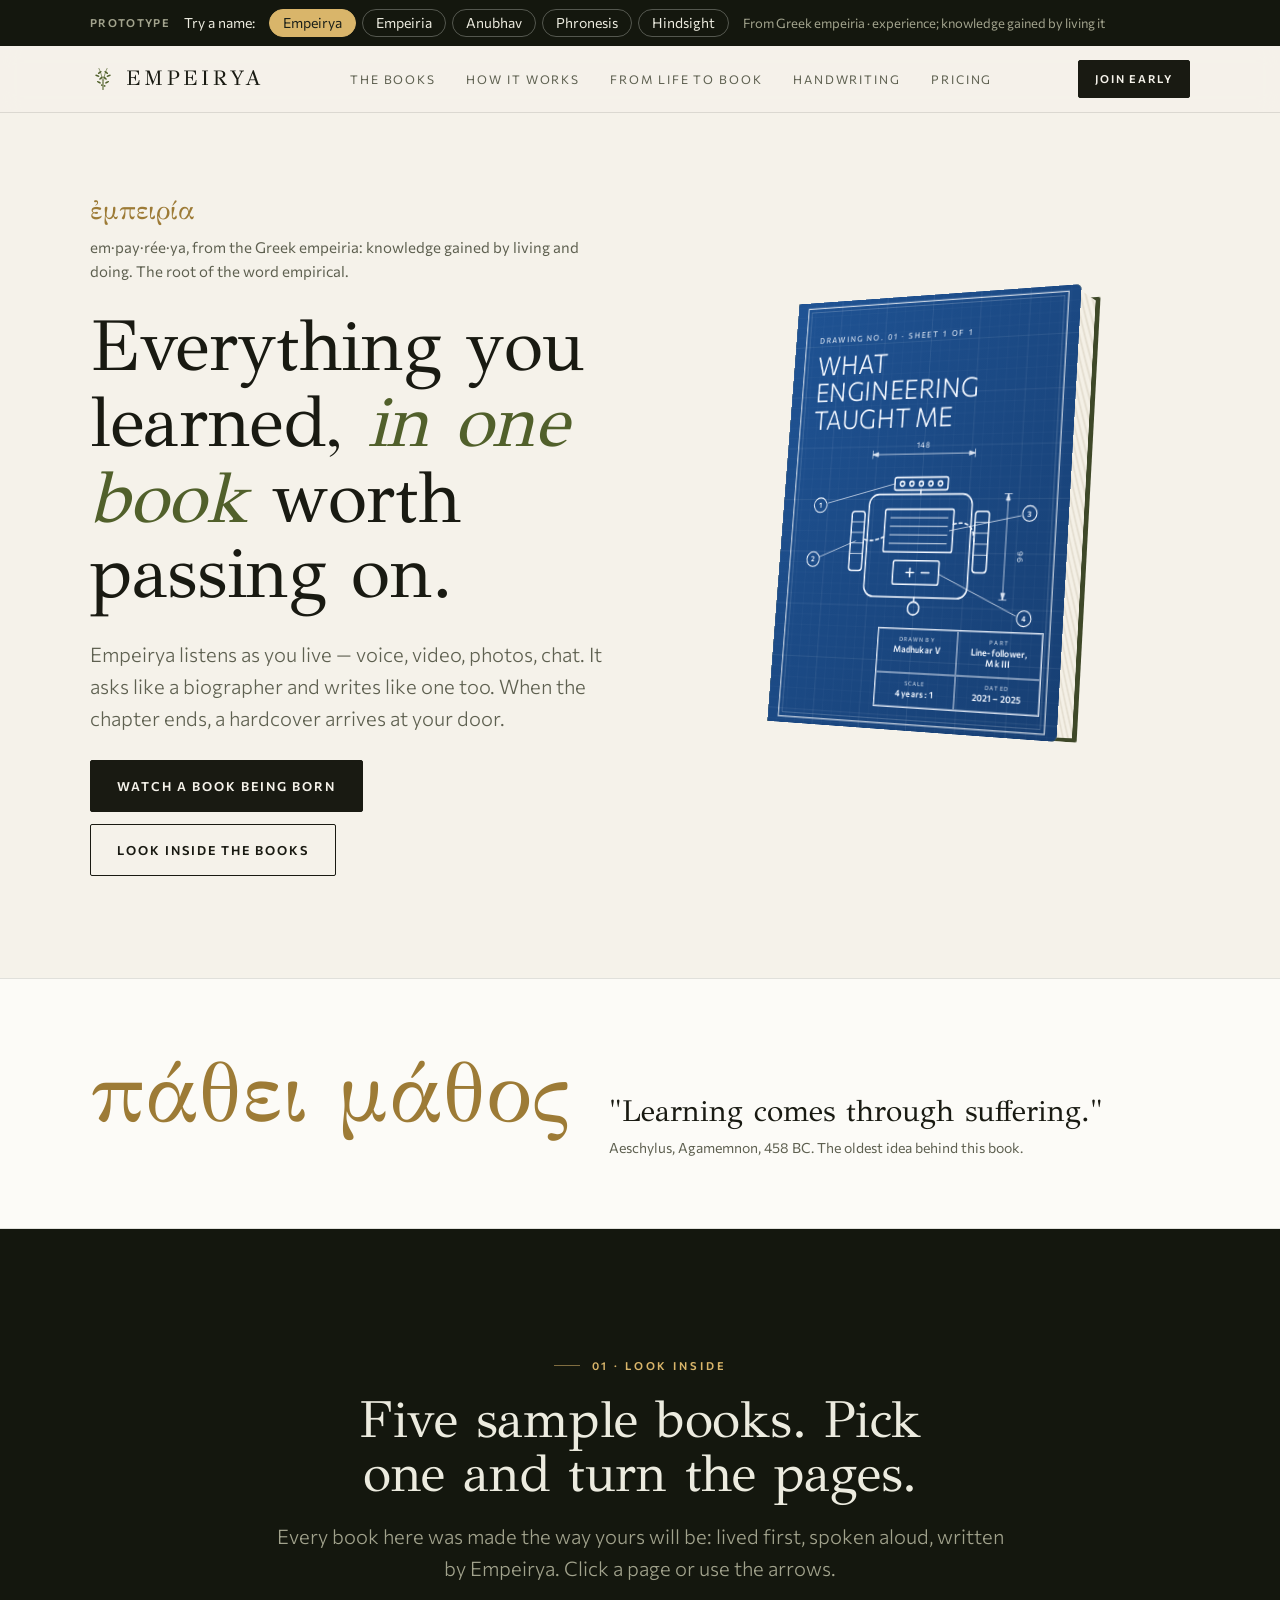
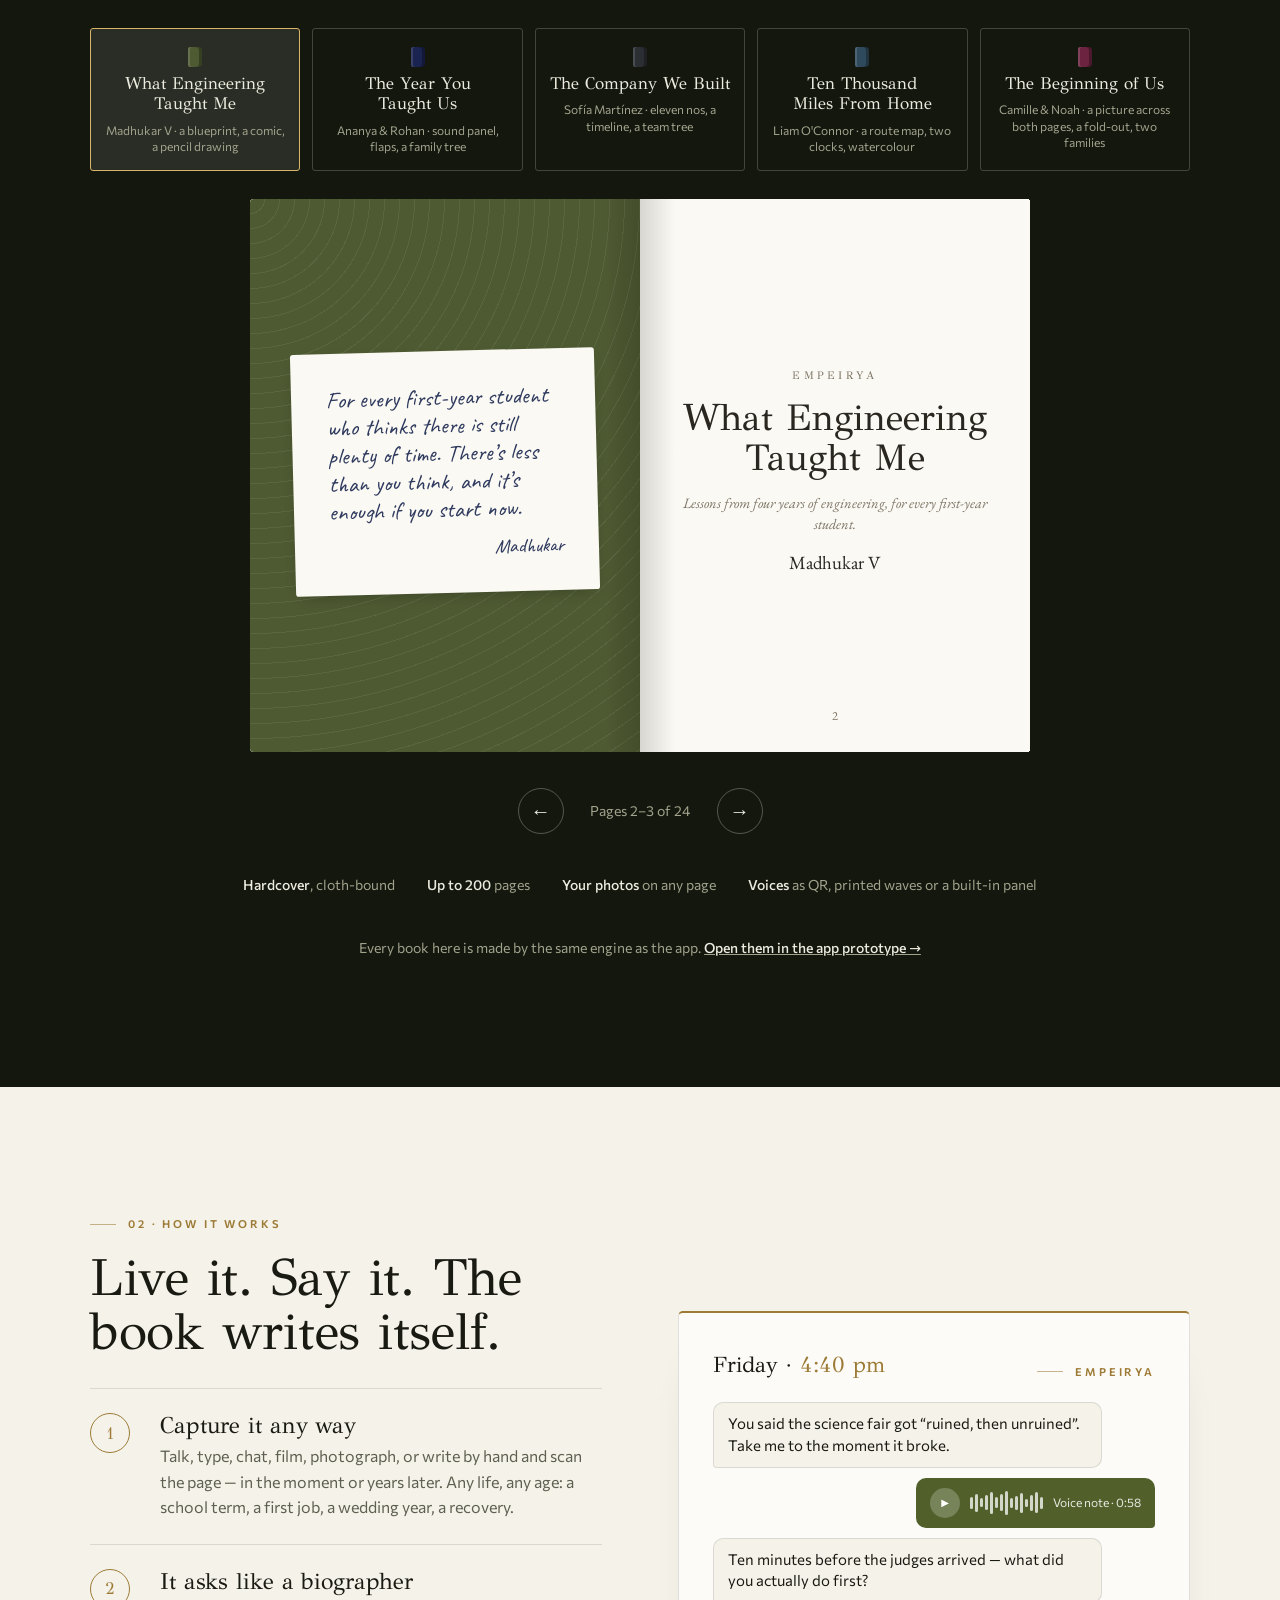
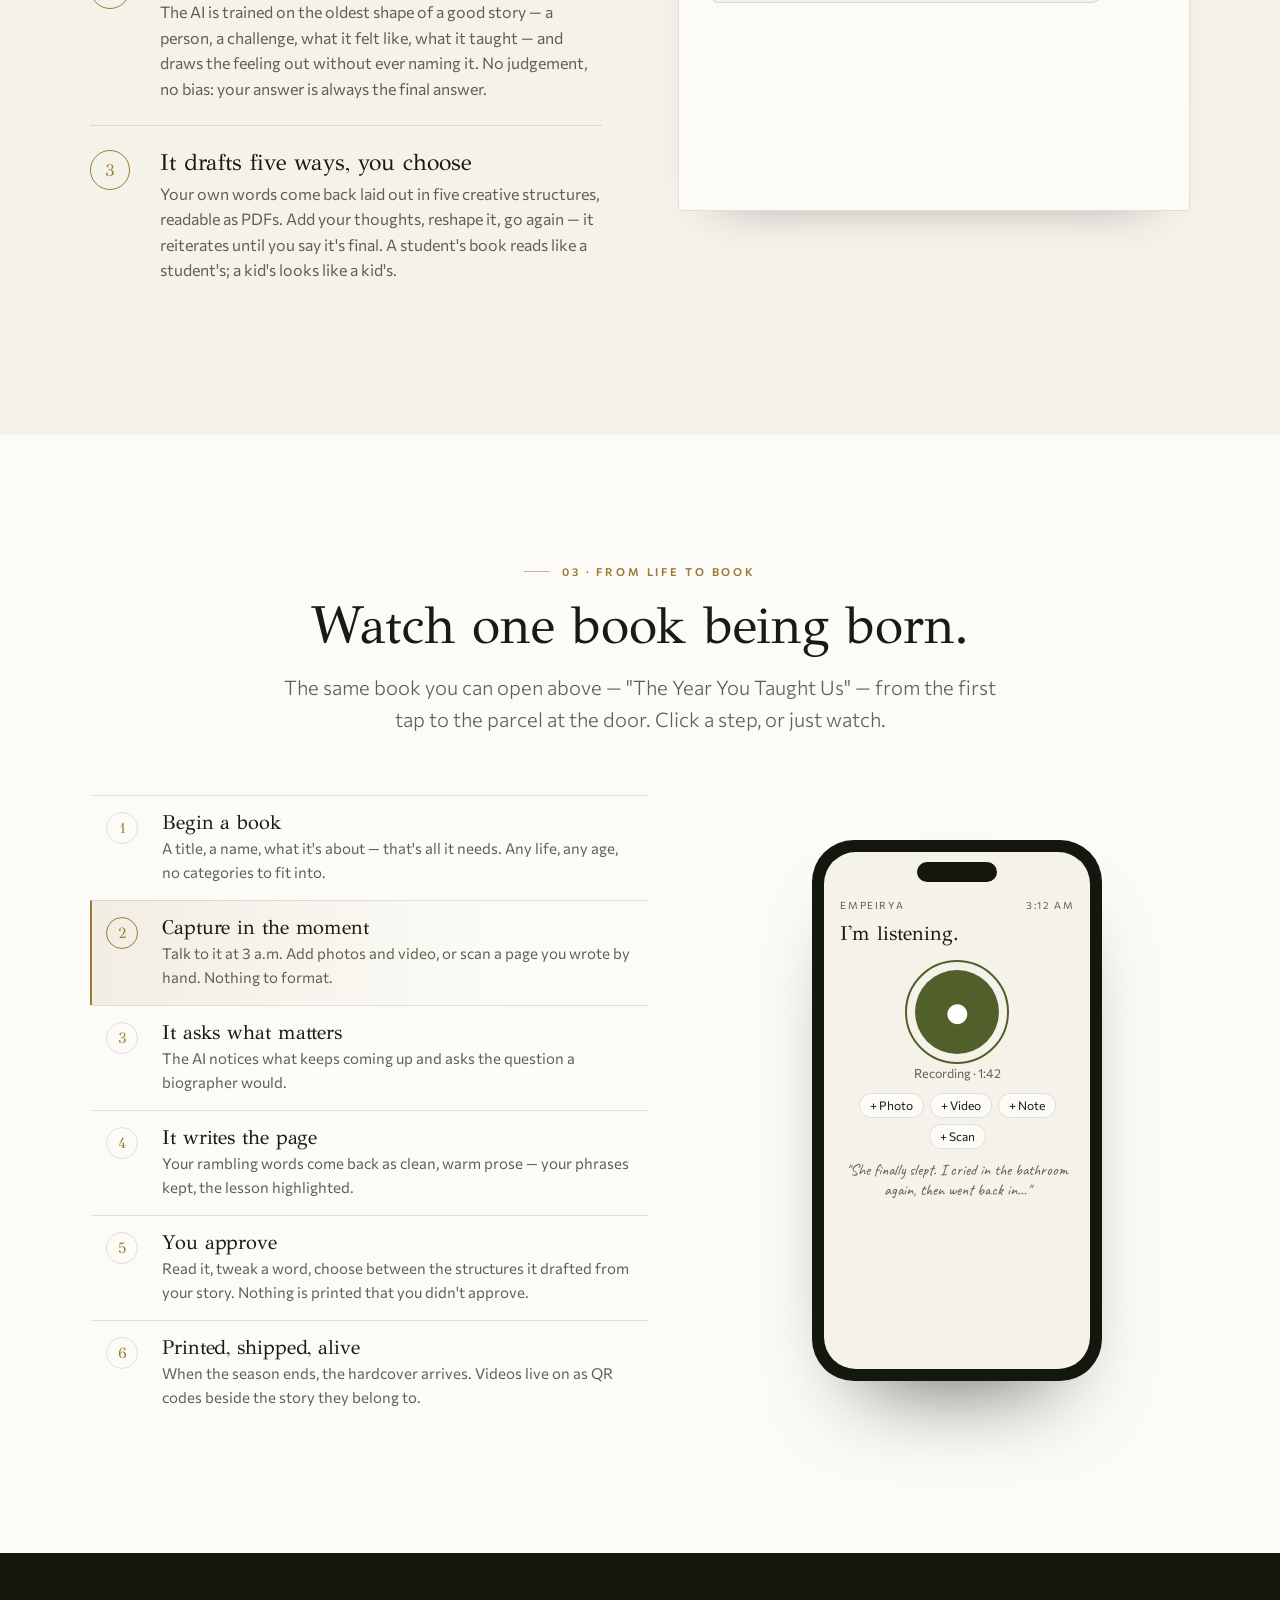
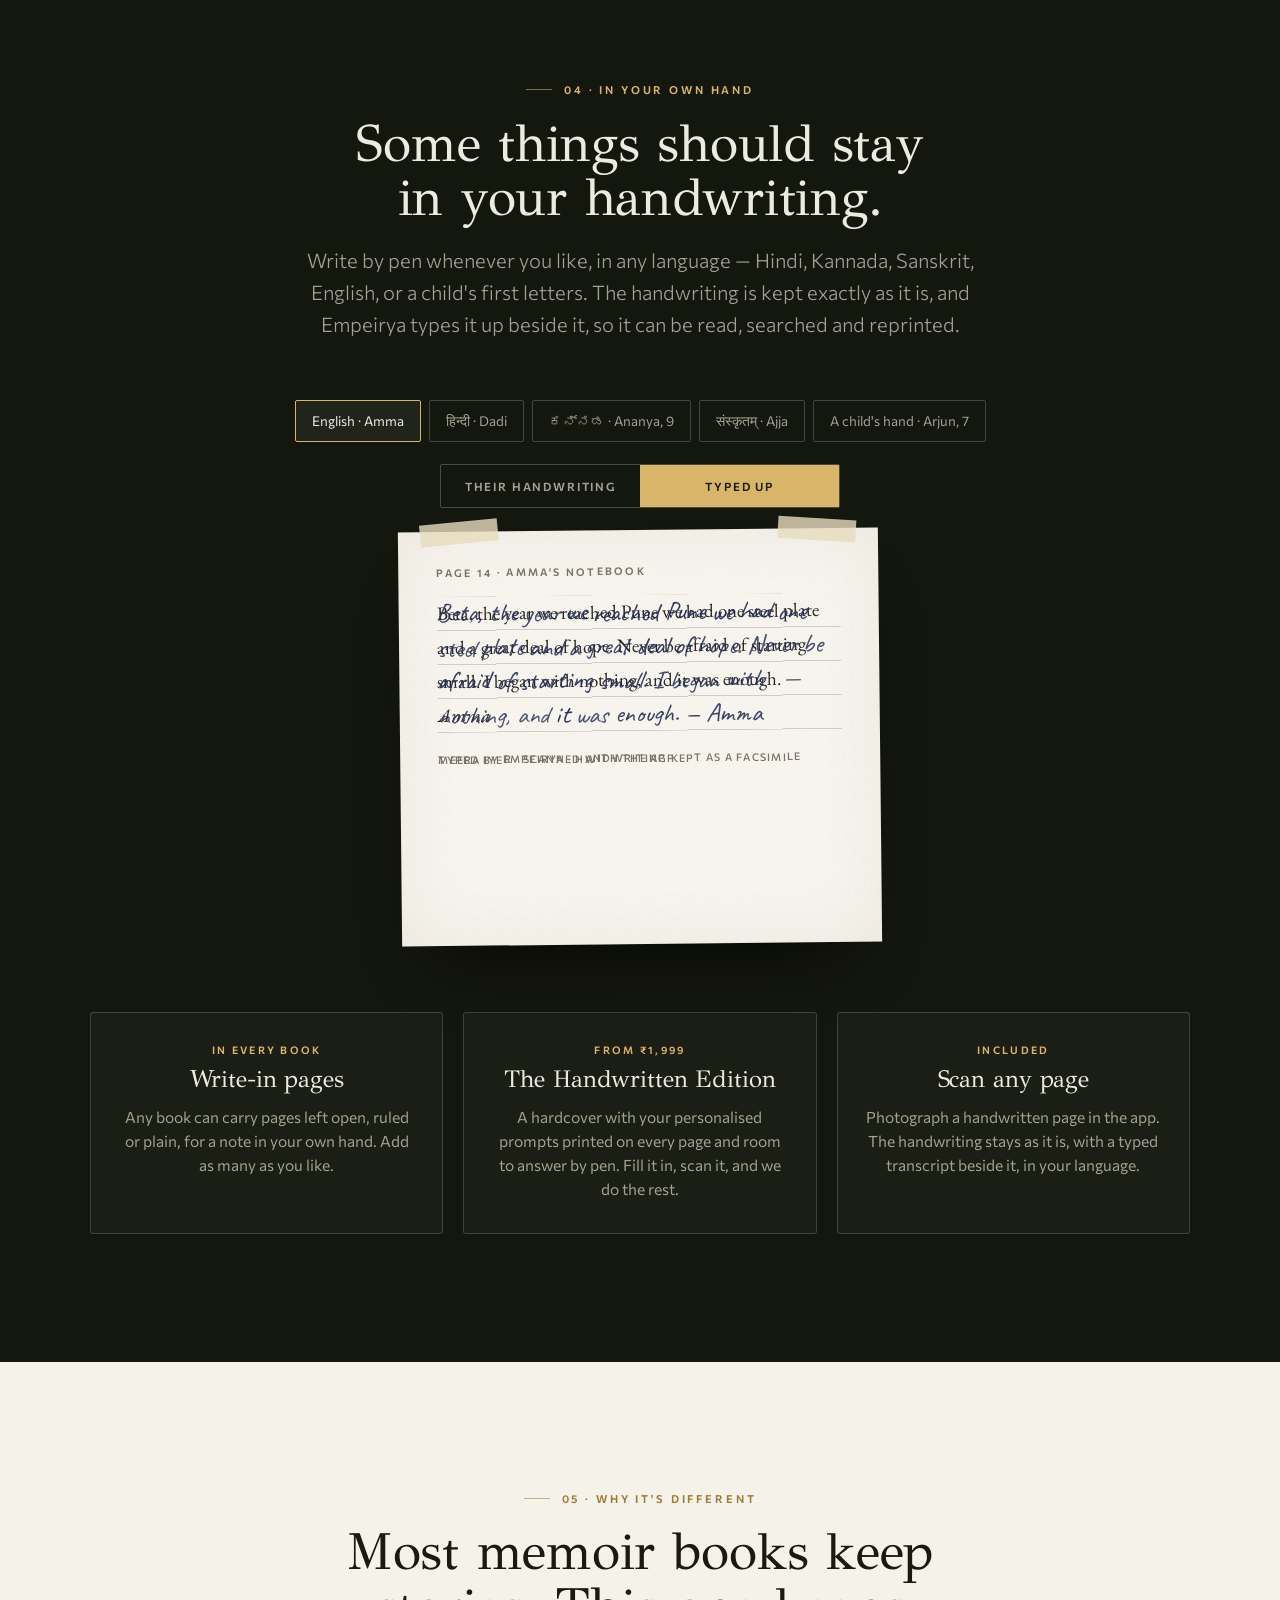
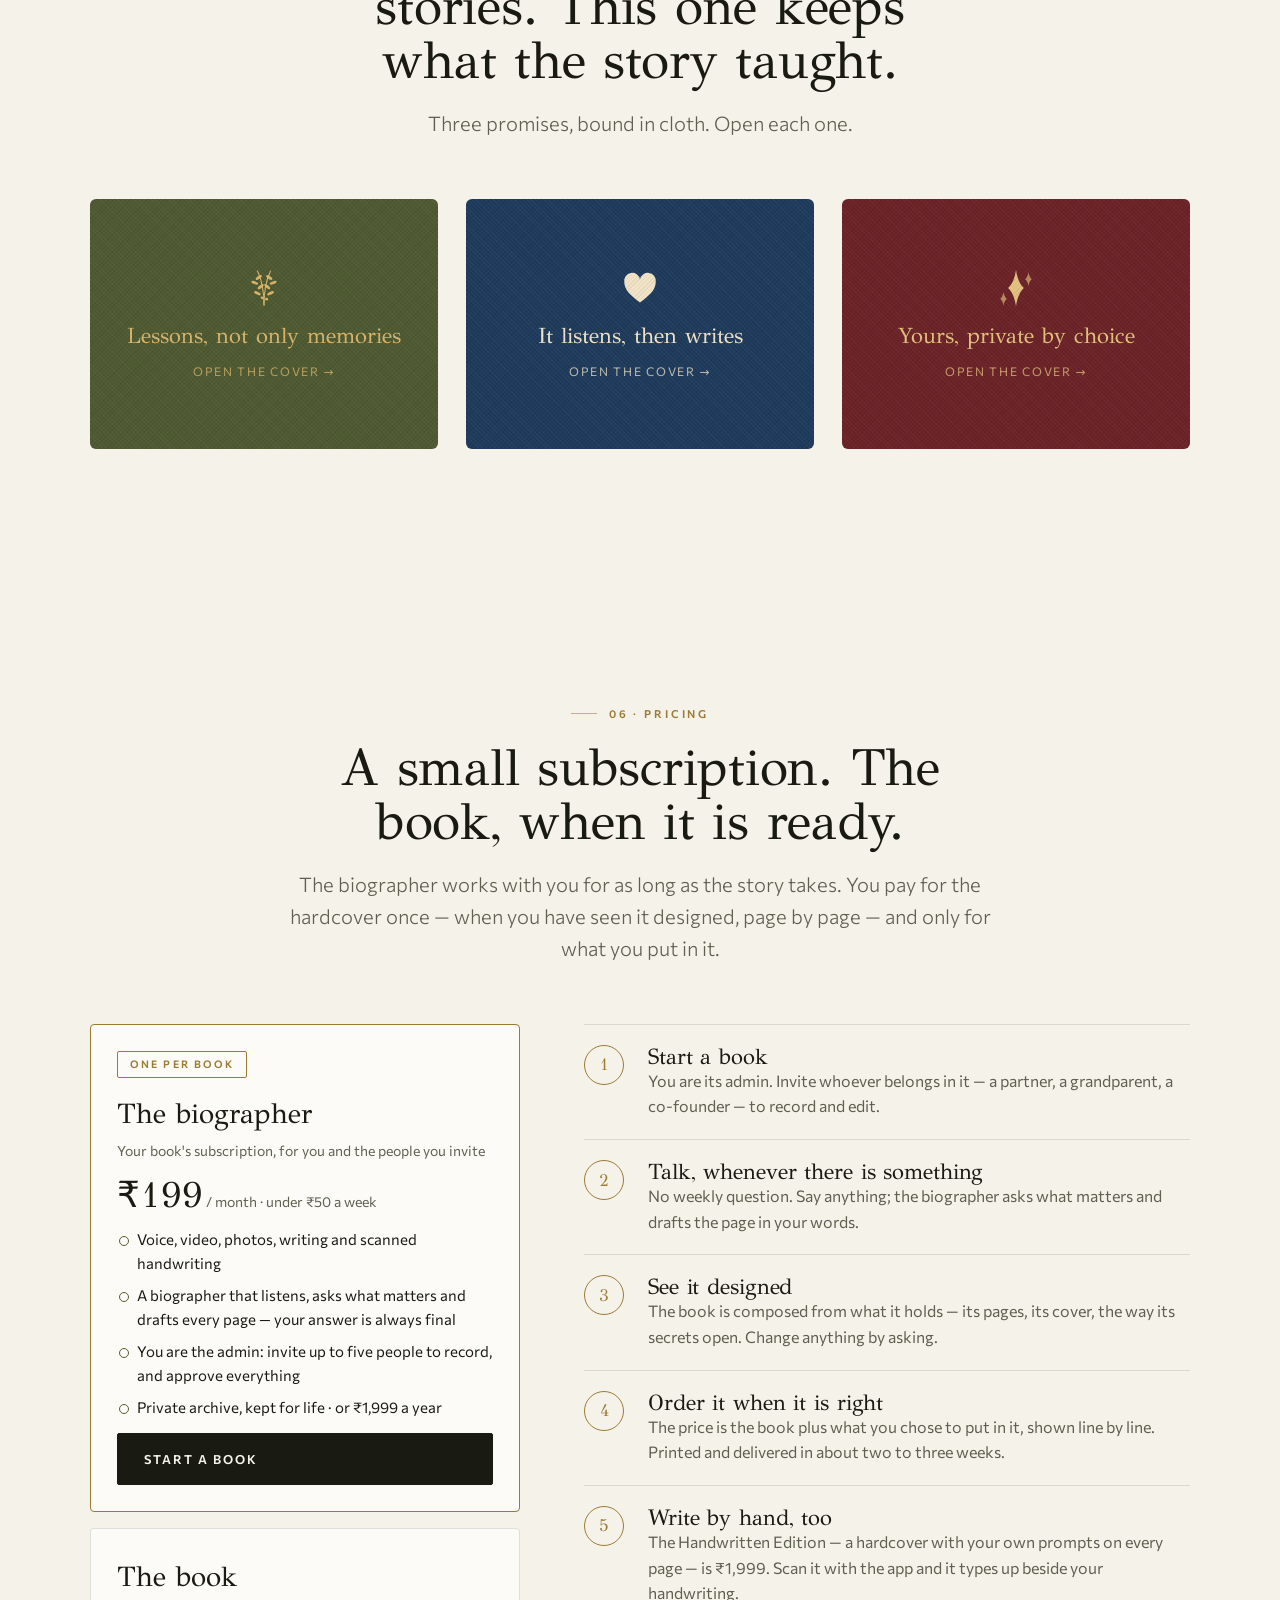
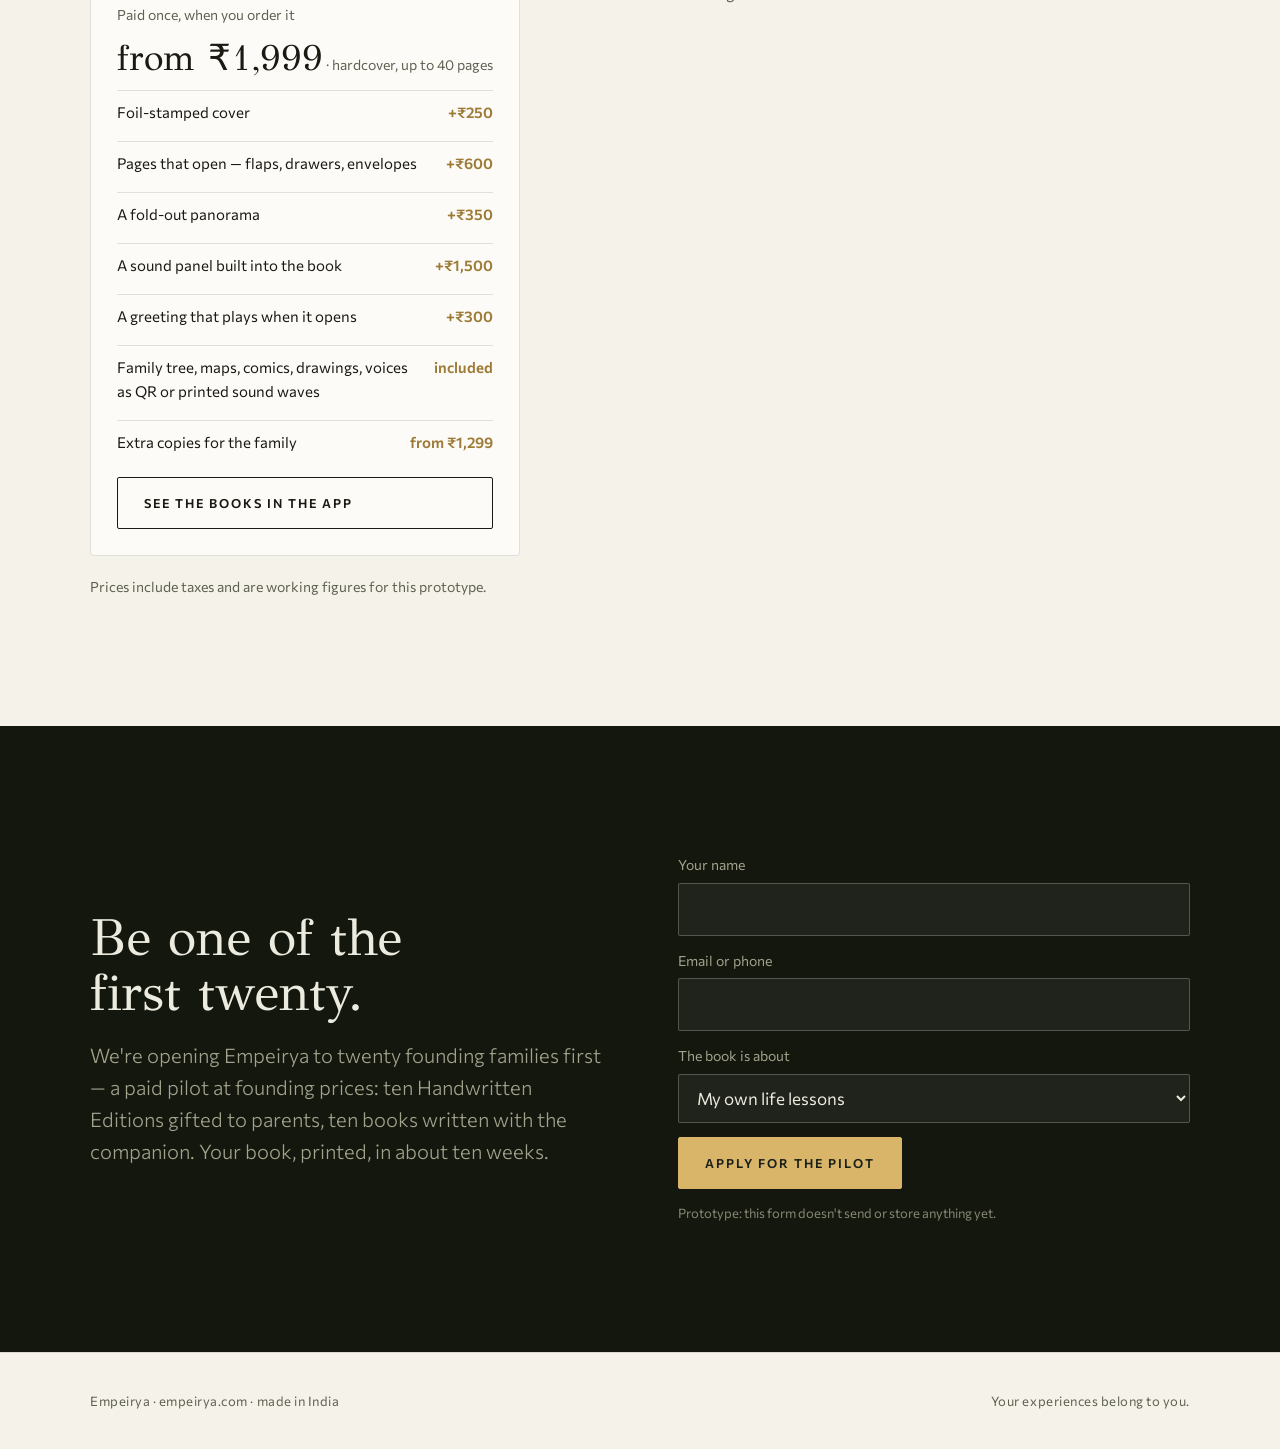
==== commit 3062badb: "Publish website" ====
--- a/index.html
+++ b/index.html
@@ -34,9 +34,10 @@
   <meta name="description" content="Empeirya is an AI companion that turns the moments you record — voice, photos, video — into a hardcover book of what you lived through and what it taught you.">
   <link rel="preconnect" href="https://fonts.googleapis.com">
   <link rel="preconnect" href="https://fonts.gstatic.com" crossorigin>
-  <link rel="stylesheet" href="https://fonts.googleapis.com/css2?family=GFS+Didot&family=Commissioner:wght@300;400;500;600&family=EB+Garamond:ital,wght@0,400;0,500;1,400&family=Caveat:wght@500;700&family=Kalam:wght@300;400&family=Akaya+Kanadaka&family=Gloria+Hallelujah&family=Tiro+Devanagari+Hindi&family=Tiro+Devanagari+Sanskrit&family=Tiro+Kannada&display=swap">
-  <link rel="stylesheet" href="css/book-pages.css?v=1794660947">
-  <link rel="stylesheet" href="css/styles.css?v=1794660947">
+  <link rel="stylesheet" href="https://fonts.googleapis.com/css2?family=GFS+Didot&family=Commissioner:wght@300;400;500;600&family=Fredoka:wght@400;500;600;700&family=Comic+Neue:wght@700&family=Bangers&family=EB+Garamond:ital,wght@0,400;0,500;1,400&family=Caveat:wght@500;700&family=Kalam:wght@300;400&family=Akaya+Kanadaka&family=Gloria+Hallelujah&family=Tiro+Devanagari+Hindi&family=Tiro+Devanagari+Sanskrit&family=Tiro+Kannada&display=swap">
+  <link rel="stylesheet" href="css/book-pages.css?v=1795689040">
+  <link rel="stylesheet" href="css/book-engine.css?v=1795689040">
+  <link rel="stylesheet" href="css/styles.css?v=1795689040">
 </head>
 <body>
 
@@ -138,7 +139,7 @@
          <div class="leaf">             one sheet of paper
            <div class="face front">     right-hand page
            <div class="face back">      left-hand page after turning
-     To add a page spread, add another .leaf. js/main.js does the rest. -->
+     The leaves are built by js/main.js from js/book-engine.js. -->
 <section class="inside" id="inside">
   <div class="wrap">
     <div class="sec-head">
@@ -147,549 +148,22 @@
       <p class="lede">Every book here was made the way yours will be: lived first, spoken aloud, written by <span data-brand>Empeirya</span>. Click a page or use the arrows.</p>
     </div>
     <div class="shelf" role="tablist" aria-label="Sample books" id="shelf">
-      <button type="button" role="tab" aria-selected="true" data-b="0"><i class="dot" style="--c:#4E5A32"></i><b>What Engineering Taught Me</b><span>Madhukar V · four years of college</span></button>
-      <button type="button" role="tab" aria-selected="false" data-b="1"><i class="dot" style="--c:#5B7186"></i><b>The Year You Taught Us</b><span>Ananya &amp; Rohan · a first year as parents</span></button>
-      <button type="button" role="tab" aria-selected="false" data-b="2"><i class="dot" style="--c:#6B2328"></i><b>The Company We Built</b><span>Sofía Martínez · the founder years</span></button>
-      <button type="button" role="tab" aria-selected="false" data-b="3"><i class="dot" style="--c:#3C4F5C"></i><b>Ten Thousand Miles From Home</b><span>Liam O'Connor · a new country</span></button>
-      <button type="button" role="tab" aria-selected="false" data-b="4"><i class="dot" style="--c:#7A4452"></i><b>The Beginning of Us</b><span>Camille &amp; Noah · one first date, kept</span></button>
+      <button type="button" role="tab" aria-selected="true" data-b="0"><i class="dot" style="--c:#4E5A32"></i><b>What Engineering Taught Me</b><span>Madhukar V · a blueprint, a comic, a pencil drawing</span></button>
+      <button type="button" role="tab" aria-selected="false" data-b="1"><i class="dot" style="--c:#1B2350"></i><b>The Year You Taught Us</b><span>Ananya &amp; Rohan · sound panel, flaps, a family tree</span></button>
+      <button type="button" role="tab" aria-selected="false" data-b="2"><i class="dot" style="--c:#2B2E33"></i><b>The Company We Built</b><span>Sofía Martínez · eleven nos, a timeline, a team tree</span></button>
+      <button type="button" role="tab" aria-selected="false" data-b="3"><i class="dot" style="--c:#2F4A5C"></i><b>Ten Thousand Miles From Home</b><span>Liam O'Connor · a route map, two clocks, watercolour</span></button>
+      <button type="button" role="tab" aria-selected="false" data-b="4"><i class="dot" style="--c:#6B2340"></i><b>The Beginning of Us</b><span>Camille &amp; Noah · a picture across both pages, a fold-out, two families</span></button>
     </div>
   </div>
   <div class="stage" id="stage">
 
-    <!-- ---------- BOOK 1: What Engineering Taught Me (5 sheets = 10 pages) ---------- -->
-    <div class="fb closed" id="fb1" tabindex="0" aria-label="What Engineering Taught Me, use arrow keys to turn pages">
-      <!-- Sheet 1: front cover / dedication -->
-      <div class="leaf">
-        <div class="face front"><div class="cover">
-          <svg class="emb"><use href="#olive"/></svg>
-          <div class="ct" data-title>What Engineering Taught Me</div><div class="cr"></div>
-          <div class="ca" data-author>Madhukar V</div><div class="cb" data-brand>Empeirya</div>
-        </div></div>
-        <div class="face back endpaper"><div class="pg">
-          <div class="dedic">For every first-year student who thinks there is still plenty of time. There's less than you think, and it's enough if you start now.<small>Madhukar</small></div>
-        </div></div>
-      </div>
-      <!-- Sheet 2: title page / contents -->
-      <div class="leaf">
-        <div class="face front"><div class="pg titlepg">
-          <span class="tb" data-brand>Empeirya</span>
-          <h4 data-title>What Engineering Taught Me</h4>
-          <span class="sub">Lessons from four years, written by</span>
-          <span style="font-size:1.25em" data-author>Madhukar V</span>
-          <span class="num">i</span>
-        </div></div>
-        <div class="face back"><div class="pg">
-          <span class="runhead">Contents</span>
-          <ul class="toc">
-            <li><b>I</b><div>Skills<i>The goal I nearly lost</i></div><span>3</span></li>
-            <li><b>II</b><div>People<i>Friends with a vision</i></div><span>17</span></li>
-            <li><b>III</b><div>Distractions<i>Busy is not the same as building</i></div><span>29</span></li>
-            <li><b>IV</b><div>Hindsight<i>What I'd tell my first-year self</i></div><span>41</span></li>
-            <li><b>V</b><div>Letters for later<i>Sealed until the right day</i></div><span>52</span></li>
-          </ul>
-          <span class="num">ii</span>
-        </div></div>
-      </div>
-      <!-- Sheet 3: chapter I opener / the entry (part 1) -->
-      <div class="leaf">
-        <div class="face front"><div class="pg chap">
-          <span class="roman">I</span><h4>Skills</h4>
-          <blockquote>"Four years is enough time to become genuinely useful to an industry, as long as you don't drift."</blockquote>
-          <span class="meta">Told by voice · 5 min · written with Empeirya</span>
-          <span class="num">3</span>
-        </div></div>
-        <div class="face back"><div class="pg">
-          <span class="runhead">I · Skills</span>
-          <h4>The goal I nearly lost</h4>
-          <span class="sub">Engineering, years one to four</span>
-          <dl>
-            <div><dt>What happened</dt><dd>Engineering gives you four years and a hundred reasons to spend them on something else: marks for their own sake, trends, whatever everyone around you is doing.</dd></div>
-            <div><dt>What I felt</dt><dd>Busy, but unsure it was leading anywhere. Being busy felt like progress. It isn't the same thing.</dd></div>
-            <div><dt>What I tried</dt><dd>I kept coming back to one question: what can I build that a real company would need?</dd></div>
-          </dl>
-          <span class="num">4</span>
-        </div></div>
-      </div>
-      <!-- Sheet 4: the entry (part 2, the lessons) / chapter II opener -->
-      <div class="leaf">
-        <div class="face front"><div class="pg">
-          <dl>
-            <div><dt>What I learned</dt><dd class="hl">Never divert from the goal. Use the four years to build real industry skills. Everything else can wait; this can't.</dd></div>
-            <div><dt>What I'd do differently</dt><dd>Start building real things in the first year, not the last one.</dd></div>
-            <div><dt>If you're starting now</dt><dd>Every semester, ask yourself: what can I do today that I couldn't do six months ago?</dd></div>
-          </dl>
-          <div class="qr"><canvas class="qrc" data-seed="7" width="25" height="25"></canvas><p><b>Hear it in his voice</b>Scan to play the recording this page came from.</p></div>
-          <span class="num">5</span>
-        </div></div>
-        <div class="face back"><div class="pg chap">
-          <span class="roman">II</span><h4>People</h4>
-          <blockquote>"Build a network of good friends who have a vision and actually work for it. They will pull you forward for the rest of your life."</blockquote>
-          <span class="meta">Typed late one night · kept word for word</span>
-          <span class="num">17</span>
-        </div></div>
-      </div>
-      <!-- Sheet 5: letter for later / back cover -->
-      <div class="leaf">
-        <div class="face front"><div class="pg">
-          <span class="runhead">V · Letters for later</span>
-          <h4>Open on your first day of college</h4>
-          <div class="envelope"><span class="seal" data-initial>E</span></div>
-          <p class="letter-to">For the next engineer in the family</p>
-          <p class="sub" style="text-align:center">In the app, this letter stays sealed until that day. In print, it comes as a tucked-in envelope.</p>
-          <span class="num">52</span>
-        </div></div>
-        <div class="face back backcover"><div>
-          <svg><use href="#olive"/></svg>
-          <span data-brand>Empeirya</span>
-          <small>Printed for <span data-author>Madhukar V</span></small>
-        </div></div>
-      </div>
-    </div>
-
-    <!-- ---------- BOOK 2: The Year You Taught Us (7 sheets = 14 pages) ----------
-         Has its own cover colours (set inline below) so the cover designer
-         only changes Book 1. Pictures are hand-drawn SVG stand-ins for the
-         family's own photos. -->
-    <div class="fb closed" id="fb2" tabindex="0" hidden style="--cloth:#5B7186;--foil:#F1E3C6" aria-label="The Year You Taught Us, use arrow keys to turn pages">
-      <!-- Sheet 1: cover / dedication -->
-      <div class="leaf">
-        <div class="face front"><div class="cover">
-          <svg class="emb"><use href="#heart"/></svg>
-          <div class="ct">The Year You Taught Us</div><div class="cr"></div>
-          <div class="ca">Ananya &amp; Rohan</div><div class="cb" data-brand>Empeirya</div>
-        </div></div>
-        <div class="face back endpaper"><div class="pg">
-          <div class="dedic">For Kiara. One day you'll read how little we knew, and how much you taught us anyway.<small>Mom &amp; Dad</small></div>
-        </div></div>
-      </div>
-      <!-- Sheet 2: title / contents -->
-      <div class="leaf">
-        <div class="face front"><div class="pg titlepg">
-          <span class="tb" data-brand>Empeirya</span>
-          <h4>The Year You Taught Us</h4>
-          <span class="sub">Our first year as parents, from the day you were born to your first birthday</span>
-          <span style="font-size:1.25em">Ananya &amp; Rohan</span>
-          <span class="num">i</span>
-        </div></div>
-        <div class="face back"><div class="pg">
-          <span class="runhead">Contents</span>
-          <ul class="toc">
-            <li><b>0</b><div>The day you arrived<i>Nobody hands you a manual</i></div><span>1</span></li>
-            <li><b>1–3</b><div>The nights<i>Sleeping in two-hour pieces</i></div><span>9</span></li>
-            <li><b>8</b><div>The fever<i>Two in the morning</i></div><span>23</span></li>
-            <li><b>11</b><div>First steps<i>Three of them, then the sofa</i></div><span>34</span></li>
-            <li><b>12</b><div>One year<i>And a letter for later</i></div><span>41</span></li>
-          </ul>
-          <span class="num">ii</span>
-        </div></div>
-      </div>
-      <!-- Sheet 3: month 0 photo / month 0 entry -->
-      <div class="leaf">
-        <div class="face front"><div class="pg">
-          <span class="runhead">Month 0</span>
-          <h4>The day you arrived</h4>
-          <figure class="photo">
-            <svg viewBox="0 0 200 140" role="img" aria-label="Illustration: a newborn's hand holding an adult finger, with a hospital band">
-              <rect width="200" height="140" fill="#F3E6DA"/>
-              <path d="M0 30 Q50 20 100 32 T200 28 M0 70 Q60 60 110 72 T200 66 M0 112 Q50 100 100 114 T200 108" stroke="#E8D5C3" stroke-width="7" fill="none"/>
-              <rect x="88" y="56" width="130" height="32" rx="16" fill="#D9A27E"/>
-              <ellipse cx="100" cy="72" rx="8" ry="11" fill="#E9C0A4"/>
-              <rect x="66" y="96" width="44" height="44" fill="#F2C4A6"/>
-              <rect x="62" y="104" width="52" height="11" rx="4" fill="#FFFFFF" stroke="#9DB4C8" stroke-width="1.5"/>
-              <rect x="80" y="107" width="16" height="5" rx="1" fill="#9DB4C8"/>
-              <ellipse cx="88" cy="90" rx="25" ry="19" fill="#F2C4A6"/>
-              <ellipse cx="66" cy="82" rx="7" ry="11" fill="#F2C4A6" stroke="#E0A887" stroke-width="1" transform="rotate(25 66 82)"/>
-              <ellipse cx="80" cy="66" rx="6" ry="10" fill="#F2C4A6" stroke="#E0A887" stroke-width="1"/>
-              <ellipse cx="91" cy="64" rx="6" ry="10.5" fill="#F2C4A6" stroke="#E0A887" stroke-width="1"/>
-              <ellipse cx="102" cy="65" rx="6" ry="10" fill="#F2C4A6" stroke="#E0A887" stroke-width="1"/>
-              <ellipse cx="112" cy="68" rx="5" ry="8.5" fill="#F2C4A6" stroke="#E0A887" stroke-width="1"/>
-            </svg>
-            <figcaption>4:52 a.m. · 2.9 kg · holding on already</figcaption>
-          </figure>
-          <span class="num">1</span>
-        </div></div>
-        <div class="face back"><div class="pg">
-          <span class="runhead">Month 0 · The day you arrived</span>
-          <dl>
-            <div><dt>What happened</dt><dd>Kiara arrived at 4:52 in the morning after nineteen hours of labour, much louder than anyone expected.</dd></div>
-            <div><dt>What I felt</dt><dd>Love, yes. And terror. The nurse showed me how to hold her head, then left the room. I didn't move for an hour.</dd></div>
-            <div><dt>What I learned</dt><dd class="hl">You don't need to know everything on day one. You only need to show up for the next feed.</dd></div>
-          </dl>
-          <span class="num">2</span>
-        </div></div>
-      </div>
-      <!-- Sheet 4: the nights / the fever -->
-      <div class="leaf">
-        <div class="face front"><div class="pg">
-          <span class="runhead">Months 1–3</span>
-          <h4>The nights</h4>
-          <figure class="photo r md">
-            <svg viewBox="0 0 200 140" role="img" aria-label="Illustration: a clock at 3:12 a.m. beside a milk bottle, moon in the window">
-              <rect width="200" height="140" fill="#2E3A55"/>
-              <rect x="128" y="10" width="62" height="48" rx="3" fill="#3B4A6B"/>
-              <circle cx="170" cy="28" r="10" fill="#F4E9C8"/>
-              <circle cx="176" cy="24" r="9" fill="#3B4A6B"/>
-              <circle cx="140" cy="20" r="1.3" fill="#F4E9C8"/><circle cx="152" cy="44" r="1" fill="#F4E9C8"/><circle cx="183" cy="48" r="1.2" fill="#F4E9C8"/>
-              <rect x="0" y="112" width="200" height="28" fill="#26304A"/>
-              <circle cx="58" cy="74" r="32" fill="#F4EEDF" stroke="#C9B48E" stroke-width="3"/>
-              <circle cx="58" cy="74" r="2.5" fill="#2E3A55"/>
-              <line x1="58" y1="74" x2="76" y2="76" stroke="#2E3A55" stroke-width="3.5" stroke-linecap="round"/>
-              <line x1="58" y1="74" x2="82.7" y2="66" stroke="#2E3A55" stroke-width="2.2" stroke-linecap="round"/>
-              <rect x="128" y="70" width="30" height="46" rx="8" fill="#DCE4EC"/>
-              <rect x="128" y="88" width="30" height="28" rx="6" fill="#FFFFFF"/>
-              <rect x="132" y="60" width="22" height="12" rx="3" fill="#E9A6A6"/>
-              <ellipse cx="143" cy="55" rx="6" ry="7" fill="#F1C9A5"/>
-            </svg>
-            <figcaption>3:12 a.m., again</figcaption>
-          </figure>
-          <p>For eleven weeks we slept in two-hour pieces. I cried in the bathroom more than once, then went back in.</p>
-          <p class="hl">Ask for help before you're desperate. The week Rohan took the 2 a.m. feed, everything changed.</p>
-          <span class="num">9</span>
-        </div></div>
-        <div class="face back"><div class="pg">
-          <span class="runhead">Month 8</span>
-          <h4>The fever</h4>
-          <dl>
-            <div><dt>What happened</dt><dd>103°F at two in the morning. We drove to the hospital in our night clothes.</dd></div>
-            <div><dt>What we tried</dt><dd>We had written down every feed and every temperature with the time. The doctor said it was the most useful thing we brought.</dd></div>
-            <div><dt>What I learned</dt><dd class="hl">Write things down. In a panic, your notes remember what you can't.</dd></div>
-          </dl>
-          <span class="num">23</span>
-        </div></div>
-      </div>
-      <!-- Sheet 5: first steps / one year -->
-      <div class="leaf">
-        <div class="face front"><div class="pg">
-          <span class="runhead">Month 11</span>
-          <h4>First steps</h4>
-          <figure class="photo">
-            <svg viewBox="0 0 200 140" role="img" aria-label="Illustration: a trail of small footprints across a wooden floor towards a toy block">
-              <rect width="200" height="140" fill="#EADFCB"/>
-              <path d="M0 35H200M0 70H200M0 105H200M60 0V35M150 35V70M40 70V105M120 105V140" stroke="#DCCDB2" stroke-width="2"/>
-              <use href="#foot" x="16" y="88" width="18" height="30" transform="rotate(62 25 103)"/>
-              <use href="#foot" x="46" y="66" width="18" height="30" transform="rotate(70 55 81)"/>
-              <use href="#foot" x="80" y="78" width="18" height="30" transform="rotate(62 89 93)"/>
-              <use href="#foot" x="112" y="56" width="18" height="30" transform="rotate(72 121 71)"/>
-              <rect x="152" y="58" width="28" height="28" rx="3" fill="#E9A6A6"/>
-              <rect x="160" y="66" width="12" height="12" rx="2" fill="#F7EFE2"/>
-            </svg>
-            <figcaption>Three steps, then straight into the sofa</figcaption>
-          </figure>
-          <p>She let go of the table, took three steps and fell into my arms. Eleven months of tired nights, and this was the payoff.</p>
-          <span class="num">34</span>
-        </div></div>
-        <div class="face back"><div class="pg">
-          <span class="runhead">Month 12</span>
-          <h4>One year</h4>
-          <figure class="photo sm r">
-            <svg viewBox="0 0 200 140" role="img" aria-label="Illustration: a small birthday cake with one candle">
-              <rect width="200" height="140" fill="#F6E3E3"/>
-              <rect x="0" y="112" width="200" height="28" fill="#EBCFCF"/>
-              <ellipse cx="100" cy="112" rx="62" ry="8" fill="#FFFFFF"/>
-              <rect x="56" y="70" width="88" height="40" rx="6" fill="#F7EFE2"/>
-              <path d="M56 78Q66 88 76 78T96 78T116 78T136 78T144 76V70H56Z" fill="#E9A6A6"/>
-              <rect x="97" y="44" width="6" height="26" rx="2" fill="#9DB4C8"/>
-              <path d="M100 30C95 37 96 42 100 43C104 42 105 37 100 30Z" fill="#F2B544"/>
-              <circle cx="72" cy="96" r="2.5" fill="#E9A6A6"/><circle cx="100" cy="98" r="2.5" fill="#9DB4C8"/><circle cx="128" cy="96" r="2.5" fill="#E9A6A6"/>
-            </svg>
-            <figcaption>Day 365</figcaption>
-          </figure>
-          <div class="nums">
-            <div><b>365</b><span>days</span></div>
-            <div><b>1,100+</b><span>night feeds</span></div>
-            <div><b>9.1 kg</b><span>from 2.9 kg</span></div>
-            <div><b>4</b><span>teeth</span></div>
-          </div>
-          <span class="num">41</span>
-        </div></div>
-      </div>
-      <!-- Sheet 6: advice / letter for later -->
-      <div class="leaf">
-        <div class="face front"><div class="pg">
-          <span class="runhead">Before you begin</span>
-          <h4>What I'd tell any new parent</h4>
-          <ol class="tips">
-            <li><span>Lower the bar for everything except sleep and kindness. The house can be a mess.</span></li>
-            <li><span>Take one photo every day. You won't remember month four, and you'll want to.</span></li>
-            <li><span>Your baby doesn't need a perfect parent. She needs the same tired one, again and again.</span></li>
-          </ol>
-          <div class="qr"><canvas class="qrc" data-seed="19" width="25" height="25"></canvas><p><b>Hear her first laugh</b>Scan to play the recording from month four.</p></div>
-          <span class="num">42</span>
-        </div></div>
-        <div class="face back"><div class="pg">
-          <span class="runhead">Letters for later</span>
-          <h4>Open on your 18th birthday</h4>
-          <div class="envelope"><span class="seal" data-initial>E</span></div>
-          <p class="letter-to">For Kiara</p>
-          <p class="sub" style="text-align:center">In the app, this letter stays sealed until Kiara turns eighteen.</p>
-          <span class="num">43</span>
-        </div></div>
-      </div>
-      <!-- Sheet 7: blank page for the child / back cover -->
-      <div class="leaf">
-        <div class="face front"><div class="pg ruled">
-          <span class="runhead">Your page</span>
-          <p class="hand" style="margin-top:auto;margin-bottom:auto">Left blank for Kiara to write in, someday.</p>
-          <span class="num">44</span>
-        </div></div>
-        <div class="face back backcover"><div>
-          <svg><use href="#heart"/></svg>
-          <span data-brand>Empeirya</span>
-          <small>Printed for the Rao family</small>
-        </div></div>
-      </div>
-    </div>
-
-    <!-- ---------- BOOK 3: The Company We Built (4 sheets = 8 pages) ---------- -->
-    <div class="fb closed" id="fb3" tabindex="0" hidden style="--cloth:#6B2328;--foil:#E3C27E" aria-label="The Company We Built, use arrow keys to turn pages">
-      <!-- Sheet 1: cover / dedication -->
-      <div class="leaf">
-        <div class="face front"><div class="cover">
-          <svg class="emb"><use href="#star"/></svg>
-          <div class="ct">The Company We Built</div><div class="cr"></div>
-          <div class="ca">Sofía Martínez</div><div class="cb" data-brand>Empeirya</div>
-        </div></div>
-        <div class="face back endpaper"><div class="pg">
-          <div class="dedic">For the four of us in the garage — and for Mamá, who lent us the garage and pretended not to worry.<small>Sofía</small></div>
-        </div></div>
-      </div>
-      <!-- Sheet 2: title page / contents -->
-      <div class="leaf">
-        <div class="face front"><div class="pg titlepg">
-          <span class="tb" data-brand>Empeirya</span>
-          <h4>The Company We Built</h4>
-          <span class="sub">Five years of a startup, told honestly, by</span>
-          <span style="font-size:1.25em">Sofía Martínez</span>
-          <span class="num">i</span>
-        </div></div>
-        <div class="face back"><div class="pg">
-          <span class="runhead">Contents</span>
-          <ul class="toc">
-            <li><b>I</b><div>The garage<i>Two laptops and a folding table</i></div><span>3</span></li>
-            <li><b>II</b><div>Eleven nos<i>The twelfth question</i></div><span>15</span></li>
-            <li><b>III</b><div>Payroll<i>The month we nearly missed it</i></div><span>27</span></li>
-            <li><b>IV</b><div>The day it worked<i>A stranger paid us</i></div><span>39</span></li>
-            <li><b>V</b><div>Letters for later<i>For the next founder</i></div><span>50</span></li>
-          </ul>
-          <span class="num">ii</span>
-        </div></div>
-      </div>
-      <!-- Sheet 3: chapter II opener / the entry -->
-      <div class="leaf">
-        <div class="face front"><div class="pg chap">
-          <span class="roman">II</span><h4>Eleven nos</h4>
-          <blockquote>"Eleven investors said no. The twelfth asked a question we couldn't answer — and that question became the company."</blockquote>
-          <span class="meta">Told by voice · 12 min · on the night bus home</span>
-          <span class="num">15</span>
-        </div></div>
-        <div class="face back"><div class="pg">
-          <span class="runhead">II · Eleven nos</span>
-          <h4>The twelfth question</h4>
-          <dl>
-            <div><dt>What happened</dt><dd>Our eleventh pitch ended in four minutes. The twelfth investor also said no — but first she asked who our customer really was. We argued about it in the lift, all the way down.</dd></div>
-            <div><dt>What I felt</dt><dd>Embarrassed, then strangely light. Someone had finally pointed at the actual hole in the boat.</dd></div>
-            <div><dt>What we tried</dt><dd>We wrote down every question we had failed to answer that year, and built the next version to answer them.</dd></div>
-          </dl>
-          <span class="num">16</span>
-        </div></div>
-      </div>
-      <!-- Sheet 4: the lessons / back cover -->
-      <div class="leaf">
-        <div class="face front"><div class="pg">
-          <dl>
-            <div><dt>What I learned</dt><dd class="hl">A no is a free lesson. Collect enough of them and they become the plan.</dd></div>
-            <div><dt>What I'd do differently</dt><dd>Talk to customers before the deck, not after. The garage was comfortable; the market wasn't in it.</dd></div>
-            <div><dt>If you're starting now</dt><dd>Write down the question that ends each meeting. The one you can't answer yet is the work.</dd></div>
-          </dl>
-          <div class="qr"><canvas class="qrc" data-seed="11" width="25" height="25"></canvas><p><b>Watch demo day</b>Scan to see the video — shaking hands and all.</p></div>
-          <span class="num">17</span>
-        </div></div>
-        <div class="face back backcover"><div>
-          <svg><use href="#star"/></svg>
-          <span data-brand>Empeirya</span>
-          <small>Printed for Sofía Martínez</small>
-        </div></div>
-      </div>
-    </div>
-
-    <!-- ---------- BOOK 4: Ten Thousand Miles From Home (4 sheets = 8 pages) ---------- -->
-    <div class="fb closed" id="fb4" tabindex="0" hidden style="--cloth:#3C4F5C;--foil:#D9CDB2" aria-label="Ten Thousand Miles From Home, use arrow keys to turn pages">
-      <!-- Sheet 1: cover / dedication -->
-      <div class="leaf">
-        <div class="face front"><div class="cover">
-          <svg class="emb"><use href="#compass"/></svg>
-          <div class="ct">Ten Thousand Miles From Home</div><div class="cr"></div>
-          <div class="ca">Liam O'Connor</div><div class="cb" data-brand>Empeirya</div>
-        </div></div>
-        <div class="face back endpaper"><div class="pg">
-          <div class="dedic">For Mum. I did eat properly. Mostly.<small>Liam</small></div>
-        </div></div>
-      </div>
-      <!-- Sheet 2: title page / contents -->
-      <div class="leaf">
-        <div class="face front"><div class="pg titlepg">
-          <span class="tb" data-brand>Empeirya</span>
-          <h4>Ten Thousand Miles From Home</h4>
-          <span class="sub">Leaving Dublin, landing in Melbourne, written by</span>
-          <span style="font-size:1.25em">Liam O'Connor</span>
-          <span class="num">i</span>
-        </div></div>
-        <div class="face back"><div class="pg">
-          <span class="runhead">Contents</span>
-          <ul class="toc">
-            <li><b>0</b><div>The one-way ticket<i>Twenty-three kilos of a whole life</i></div><span>1</span></li>
-            <li><b>1</b><div>Arrivals<i>Nobody here knows your name</i></div><span>7</span></li>
-            <li><b>4</b><div>The first winter<i>Dark at four o'clock</i></div><span>19</span></li>
-            <li><b>9</b><div>Two homes<i>A word that changed its meaning</i></div><span>31</span></li>
-            <li><b>12</b><div>Letters for later<i>For whoever leaves next</i></div><span>44</span></li>
-          </ul>
-          <span class="num">ii</span>
-        </div></div>
-      </div>
-      <!-- Sheet 3: chapter opener / the entry -->
-      <div class="leaf">
-        <div class="face front"><div class="pg chap">
-          <span class="roman">4</span><h4>The first winter</h4>
-          <blockquote>"Loneliness isn't being alone. It's being unknown. The cure turned out to be one person at a time."</blockquote>
-          <span class="meta">Filmed on a phone · 2 min · a QR code in the printed book</span>
-          <span class="num">19</span>
-        </div></div>
-        <div class="face back"><div class="pg">
-          <span class="runhead">4 · The first winter</span>
-          <h4>Dark at four o'clock</h4>
-          <dl>
-            <div><dt>What happened</dt><dd>Month four. Dark when I left work, dark when I woke. I knew the barista's order better than she knew my name — because she didn't.</dd></div>
-            <div><dt>What I felt</dt><dd>Invisible. Not sad, exactly — unwitnessed. My funny stories had nobody who knew the people in them.</dd></div>
-            <div><dt>What I tried</dt><dd>One month of saying yes to everything: five-a-side, a terrible book club, a colleague's cousin's birthday. Two of those stuck.</dd></div>
-          </dl>
-          <span class="num">20</span>
-        </div></div>
-      </div>
-      <!-- Sheet 4: the lessons / back cover -->
-      <div class="leaf">
-        <div class="face front"><div class="pg">
-          <dl>
-            <div><dt>What I learned</dt><dd class="hl">Home is not a place you left. It's a thing you learn to carry, and to build twice.</dd></div>
-            <div><dt>What I'd do differently</dt><dd>Call home on Sundays from the start. Guilt grows quietly in the gap between calls.</dd></div>
-            <div><dt>If you're leaving now</dt><dd>Pack less. Say yes for a month. Learn one local joke and tell it badly.</dd></div>
-          </dl>
-          <div class="qr"><canvas class="qrc" data-seed="23" width="25" height="25"></canvas><p><b>Hear the first voicemail home</b>Scan to play it — airport announcements and all.</p></div>
-          <span class="num">21</span>
-        </div></div>
-        <div class="face back backcover"><div>
-          <svg><use href="#compass"/></svg>
-          <span data-brand>Empeirya</span>
-          <small>Printed for the O'Connor family</small>
-        </div></div>
-      </div>
-    </div>
-
-    <!-- ---------- BOOK 5: The Beginning of Us (4 sheets = 8 pages) ----------
-         A first date written down the same week, sealed as a keepsake and
-         read again five years later. -->
-    <div class="fb closed" id="fb5" tabindex="0" hidden style="--cloth:#7A4452;--foil:#F0D9C0" aria-label="The Beginning of Us, use arrow keys to turn pages">
-      <!-- Sheet 1: cover / dedication -->
-      <div class="leaf">
-        <div class="face front"><div class="cover">
-          <svg class="emb"><use href="#rings"/></svg>
-          <div class="ct">The Beginning of Us</div><div class="cr"></div>
-          <div class="ca">Camille &amp; Noah</div><div class="cb" data-brand>Empeirya</div>
-        </div></div>
-        <div class="face back endpaper"><div class="pg">
-          <div class="dedic">For the two of us, five years from tonight. Don't skip the small parts — they were the whole point.<small>C &amp; N</small></div>
-        </div></div>
-      </div>
-      <!-- Sheet 2: title page / contents -->
-      <div class="leaf">
-        <div class="face front"><div class="pg titlepg">
-          <span class="tb" data-brand>Empeirya</span>
-          <h4>The Beginning of Us</h4>
-          <span class="sub">One first date, written down the same week, to be read again in five years</span>
-          <span style="font-size:1.25em">Camille &amp; Noah</span>
-          <span class="num">i</span>
-        </div></div>
-        <div class="face back"><div class="pg">
-          <span class="runhead">Contents</span>
-          <ul class="toc">
-            <li><b>1</b><div>The train there<i>Two tickets, one nervous playlist</i></div><span>1</span></li>
-            <li><b>2</b><div>The table by the window<i>Three hours like twenty minutes</i></div><span>5</span></li>
-            <li><b>3</b><div>What we talked about<i>Everything except the weather</i></div><span>11</span></li>
-            <li><b>4</b><div>The walk back<i>The long way, on purpose</i></div><span>19</span></li>
-            <li><b>5</b><div>Five years later<i>The page we promised not to read early</i></div><span>27</span></li>
-          </ul>
-          <span class="num">ii</span>
-        </div></div>
-      </div>
-      <!-- Sheet 3: chapter opener / the entry -->
-      <div class="leaf">
-        <div class="face front"><div class="pg chap">
-          <span class="roman">2</span><h4>The table by the window</h4>
-          <blockquote>"Three hours felt like twenty minutes. I remember thinking: pay attention — you will want this later."</blockquote>
-          <span class="meta">Written that night · photos from both phones</span>
-          <span class="num">5</span>
-        </div></div>
-        <div class="face back"><div class="pg">
-          <span class="runhead">2 · The table by the window</span>
-          <h4>Everything except the weather</h4>
-          <dl>
-            <div><dt>What happened</dt><dd>Dinner at the little place by the harbour, the one with six tables. We ordered wrong and shared both plates anyway.</dd></div>
-            <div><dt>What we talked about</dt><dd>Books we had pretended to read. Cities we would live in. What family means. Nobody checked a phone.</dd></div>
-            <div><dt>What I noticed</dt><dd>She argues with her hands. He listens with his whole face. I wrote it down in the taxi so I would never lose it.</dd></div>
-          </dl>
-          <span class="num">6</span>
-        </div></div>
-      </div>
-      <!-- Sheet 4: a scanned handwritten page / a blank write-in page -->
-      <div class="leaf">
-        <div class="face front"><div class="pg handpg">
-          <span class="runhead">4 · The walk back</span>
-          <p class="hn">We walked the long way back, along the harbour. I didn't want the night to end, so I pretended I'd forgotten where the station was. You laughed. You knew. Write this down, I thought. I was already sure.</p>
-          <span class="scantag">Handwritten by Noah · scanned from his notebook</span>
-          <span class="num">19</span>
-        </div></div>
-        <div class="face back"><div class="pg handpg">
-          <span class="runhead">Write here</span>
-          <div class="hn empty" aria-hidden="true"></div>
-          <p class="hand-hint">Left open for your own pen.</p>
-          <span class="num">20</span>
-        </div></div>
-      </div>
-      <!-- Sheet 5: five years later / back cover -->
-      <div class="leaf">
-        <div class="face front"><div class="pg">
-          <span class="runhead">Five years later</span>
-          <h4>Read again, together</h4>
-          <figure class="photo sm r">
-            <svg viewBox="0 0 200 140" role="img" aria-label="Illustration: a small table by a window at night, with a candle and two glasses">
-              <rect width="200" height="140" fill="#F2E8DC"/>
-              <rect x="116" y="10" width="72" height="64" rx="3" fill="#2E3A55"/>
-              <line x1="152" y1="10" x2="152" y2="74" stroke="#F2E8DC" stroke-width="4"/>
-              <line x1="116" y1="42" x2="188" y2="42" stroke="#F2E8DC" stroke-width="4"/>
-              <circle cx="170" cy="26" r="7" fill="#F4E9C8"/>
-              <circle cx="128" cy="58" r="1.2" fill="#F4E9C8"/><circle cx="140" cy="22" r="1" fill="#F4E9C8"/>
-              <path d="M18 98H142L132 140H28Z" fill="#FFFFFF"/>
-              <rect x="72" y="70" width="6" height="28" rx="2" fill="#E9E2D2"/>
-              <path d="M75 57c-4 6-3 10 0 11 3-1 4-5 0-11z" fill="#F2B544"/>
-              <path d="M36 66h20l-10 15z" fill="#D9A0A8"/>
-              <rect x="44.7" y="80" width="2.6" height="14" fill="#C9B48E"/>
-              <rect x="38" y="94" width="16" height="3" rx="1.5" fill="#C9B48E"/>
-              <path d="M100 66h20l-10 15z" fill="#D9A0A8"/>
-              <rect x="108.7" y="80" width="2.6" height="14" fill="#C9B48E"/>
-              <rect x="102" y="94" width="16" height="3" rx="1.5" fill="#C9B48E"/>
-            </svg>
-            <figcaption>Table five, the one by the window</figcaption>
-          </figure>
-          <p class="hl">The feeling comes and goes. The attention is the thing you choose — that night we chose it for three hours straight.</p>
-          <div class="qr"><canvas class="qrc" data-seed="31" width="25" height="25"></canvas><p><b>Hear the voice note from the taxi home</b>Scan to play it, nerves and all.</p></div>
-          <span class="num">27</span>
-        </div></div>
-        <div class="face back backcover"><div>
-          <svg><use href="#rings"/></svg>
-          <span data-brand>Empeirya</span>
-          <small>Printed for Camille &amp; Noah</small>
-        </div></div>
-      </div>
-    </div>
+    <!-- The five sample books. Their pages are made by js/book-engine.js (the
+         same engine as the app), so every feature reaches both at once. -->
+    <div class="fb closed" id="fb1" data-book="eng" tabindex="0" aria-label="What Engineering Taught Me, use arrow keys to turn pages"></div>
+    <div class="fb closed" id="fb2" data-book="kiara" tabindex="0" hidden aria-label="The Year You Taught Us, use arrow keys to turn pages"></div>
+    <div class="fb closed" id="fb3" data-book="company" tabindex="0" hidden aria-label="The Company We Built, use arrow keys to turn pages"></div>
+    <div class="fb closed" id="fb4" data-book="miles" tabindex="0" hidden aria-label="Ten Thousand Miles From Home, use arrow keys to turn pages"></div>
+    <div class="fb closed" id="fb5" data-book="us" tabindex="0" hidden aria-label="The Beginning of Us, use arrow keys to turn pages"></div>
 
   </div>
   <div class="wrap">
@@ -699,11 +173,10 @@
       <button type="button" id="next" aria-label="Next page">→</button>
     </div>
     <div class="specs">
-      <span><b>Hardcover</b>, cloth-bound</span><span><b>Up to 200</b> pages</span><span><b>Your photos</b> on any page</span><span><b>Voice QR</b> on every story</span>
+      <span><b>Hardcover</b>, cloth-bound</span><span><b>Up to 200</b> pages</span><span><b>Your photos</b> on any page</span><span><b>Voices</b> as QR, printed waves or a built-in panel</span>
     </div>
     <div class="specs">
-      <span>Read as PDF: <a href="pdf/what-engineering-taught-me.pdf"><b>What Engineering Taught Me</b></a></span>
-      <span><a href="pdf/the-year-you-taught-us.pdf"><b>The Year You Taught Us</b></a></span>
+      <span>Every book here is made by the same engine as the app. <a href="app/"><b>Open them in the app prototype →</b></a></span>
     </div>
   </div>
 </section>
@@ -927,46 +400,49 @@
   <div class="wrap">
     <div class="sec-head">
       <span class="eyebrow">06 · Pricing</span>
-      <h2>One plan. Two ways to pay.</h2>
-      <p class="lede">The same plan either way — talk, film, chat and write as much as you like. Pay for the year with the hardcover included, or month by month.</p>
+      <h2>A small subscription. The book, when it is ready.</h2>
+      <p class="lede">The biographer works with you for as long as the story takes. You pay for the hardcover once — when you have seen it designed, page by page — and only for what you put in it.</p>
     </div>
     <div class="pay">
       <div class="payplans">
         <div class="plan feat">
-          <span class="badge">Best as a gift · one tap</span>
-          <div class="pname">One Book</div>
-          <div class="pnat">A year of <span data-brand>Empeirya</span> and the hardcover, together</div>
-          <div class="price">₹4,999<small> / year · about $60</small></div>
+          <span class="badge">One per book</span>
+          <div class="pname">The biographer</div>
+          <div class="pnat">Your book's subscription, for you and the people you invite</div>
+          <div class="price">₹199<small> / month · under ₹50 a week</small></div>
           <ul>
-            <li>Everything in the monthly plan, for 12 months</li>
-            <li>The cloth-bound hardcover included</li>
-            <li>Your videos on its pages, as QR codes</li>
-            <li>Gift it: you pay once, they live the year</li>
+            <li>Voice, video, photos, writing and scanned handwriting</li>
+            <li>A biographer that listens, asks what matters and drafts every page — your answer is always final</li>
+            <li>You are the admin: invite up to five people to record, and approve everything</li>
+            <li>Private archive, kept for life · or ₹1,999 a year</li>
           </ul>
           <a class="btn" href="#join">Start a book</a>
         </div>
         <div class="plan">
-          <div class="pname">Monthly</div>
-          <div class="pnat">The app and the AI, no commitment</div>
-          <div class="price">₹699<small> / month · about $9</small></div>
-          <ul>
-            <li>Unlimited voice, video, chat and photos</li>
-            <li>It asks, writes and designs — your answer is always final</li>
-            <li>Five draft structures, reshaped until you say final</li>
-            <li>Private vault, family sharing, export any time</li>
+          <div class="pname">The book</div>
+          <div class="pnat">Paid once, when you order it</div>
+          <div class="price">from ₹1,999<small> · hardcover, up to 40 pages</small></div>
+          <ul class="pricelist">
+            <li><span>Foil-stamped cover</span><b>+₹250</b></li>
+            <li><span>Pages that open — flaps, drawers, envelopes</span><b>+₹600</b></li>
+            <li><span>A fold-out panorama</span><b>+₹350</b></li>
+            <li><span>A sound panel built into the book</span><b>+₹1,500</b></li>
+            <li><span>A greeting that plays when it opens</span><b>+₹300</b></li>
+            <li><span>Family tree, maps, comics, drawings, voices as QR or printed sound waves</span><b>included</b></li>
+            <li><span>Extra copies for the family</span><b>from ₹1,299</b></li>
           </ul>
-          <a class="btn ghost" href="#join">Start free</a>
+          <a class="btn ghost" href="app/">See the books in the app</a>
         </div>
       </div>
       <ol class="paysteps">
-        <li><b>1</b><div><h3>Start free for 30 days</h3><p>Record from day one. Everything you capture stays yours, even if you stop.</p></div></li>
-        <li><b>2</b><div><h3>Pay one of two ways</h3><p>One Book, ₹4,999 for the year with the hardcover included — or ₹699 a month. UPI, Apple Pay or card, saved once.</p></div></li>
-        <li><b>3</b><div><h3>Printing</h3><p>Included in One Book. On monthly, you pay for a hardcover only when you decide to hold one — from ₹2,999, videos as QR codes on its pages. Extra copies ₹1,299 either way.</p></div></li>
-        <li><b>4</b><div><h3>Write by hand, too</h3><p>Any book can carry write-in pages. Prefer pen from the start? The Handwritten Edition is a hardcover with your personalised prompts on every page, from ₹1,999. Scan it with the app and the AI types it up beside your handwriting.</p></div></li>
-        <li><b>5</b><div><h3>Extra hands, if you want them</h3><p>Add Guided: our editors and designers work the book with you, as a separate add-on subscription.</p></div></li>
+        <li><b>1</b><div><h3>Start a book</h3><p>You are its admin. Invite whoever belongs in it — a partner, a grandparent, a co-founder — to record and edit.</p></div></li>
+        <li><b>2</b><div><h3>Talk, whenever there is something</h3><p>No weekly question. Say anything; the biographer asks what matters and drafts the page in your words.</p></div></li>
+        <li><b>3</b><div><h3>See it designed</h3><p>The book is composed from what it holds — its pages, its cover, the way its secrets open. Change anything by asking.</p></div></li>
+        <li><b>4</b><div><h3>Order it when it is right</h3><p>The price is the book plus what you chose to put in it, shown line by line. Printed and delivered in about two to three weeks.</p></div></li>
+        <li><b>5</b><div><h3>Write by hand, too</h3><p>The Handwritten Edition — a hardcover with your own prompts on every page — is ₹1,999. Scan it with the app and it types up beside your handwriting.</p></div></li>
       </ol>
     </div>
-    <p class="note">Prices are working figures for this prototype.</p>
+    <p class="note">Prices include taxes and are working figures for this prototype.</p>
   </div>
 </section>
 
@@ -1001,7 +477,9 @@
 </footer>
 
 <!-- Scripts go last so the page content exists before they run. -->
-<script src="js/qr.js?v=1794660947"></script>
-<script src="js/main.js?v=1794660947"></script>
+<script src="js/qr.js?v=1795689040"></script>
+<script>window.EMPEIRYA_AUDIO = "app/audio/";</script>
+<script src="js/book-engine.js?v=1795689040"></script>
+<script src="js/main.js?v=1795689040"></script>
 </body>
 </html>
--- a/css/book-engine.css
+++ b/css/book-engine.css
@@ -0,0 +1,687 @@
+/* =====================================================================
+   EMPEIRYA — page designs made by the book engine
+   ---------------------------------------------------------------------
+   Used by the app prototype and the website's flipbooks alike, on top of
+   css/book-pages.css: moods, covers, page blocks, the built-in sound
+   panel, comics, drawings, and every way a page can open.
+   ===================================================================== */
+/* The sound strip: the numbered "press to play" panel down the side. */
+.strip{display:flex;flex-direction:column;gap:7px;padding:9px 6px;background:#2A2D24;border-radius:9px;box-shadow:inset 0 1px 0 rgba(255,255,255,.08)}
+.strip button{width:24px;height:24px;border-radius:50%;border:0;background:radial-gradient(circle at 35% 30%,#F3E3C0,#C9A45C);color:#2A2D24;font-size:11px;font-weight:600;box-shadow:0 2px 3px rgba(0,0,0,.4)}
+.strip button.on{outline:2px solid #F3E3C0;outline-offset:2px}
+.strip button.playing{background:radial-gradient(circle at 35% 30%,#fff,#E07A5F)}
+.strip.big{gap:12px;padding:14px 10px}
+.strip.big button{width:34px;height:34px;font-size:14px}
+
+/* 5. BOOK MOODS: design tokens each mood sets on the pages -------------
+   book-pages.css reads these variables, so one mood switch restyles
+   every page. --ui is the sans used for small labels inside pages. */
+.book{--ui:"Commissioner",Arial,sans-serif}
+.book[data-mood="classic"]{--page:#FBF9F3;--page-ink:#2A2620;--page-soft:#7B7365;--gold-ink:#8A6A2E;--cloth:#4E5A32;--foil:#D9B56A;--display:"GFS Didot",Georgia,serif;--book:"EB Garamond",Georgia,serif}
+.book[data-mood="warm"]{--page:#FBF3E8;--page-ink:#3B2A22;--page-soft:#8C7564;--gold-ink:#A0522D;--cloth:#8E4B52;--foil:#F2DCC2;--display:"EB Garamond",Georgia,serif;--book:"EB Garamond",Georgia,serif}
+.book[data-mood="modern"]{--page:#FAFAF8;--page-ink:#1C1D1F;--page-soft:#6B6E73;--gold-ink:#1C1D1F;--cloth:#2B2E33;--foil:#E9E9E6;--display:"Commissioner",Arial,sans-serif;--book:"Commissioner",Arial,sans-serif}
+.book[data-mood="playful"]{--page:#FFF8EE;--page-ink:#2D3142;--page-soft:#6C7086;--gold-ink:#D86A4E;--cloth:#5E9C86;--foil:#FFF4DC;--display:"Fredoka",Arial,sans-serif;--book:"Commissioner",Arial,sans-serif}
+.book[data-mood="modern"] .pg h4,.book[data-mood="modern"] .cover .ct{font-weight:300;letter-spacing:-.01em}
+.book[data-mood="playful"] .pg h4,.book[data-mood="playful"] .cover .ct{font-weight:500}
+.book[data-mood="modern"] .pg .hl{font-family:var(--book);font-size:1.02em;font-weight:500;line-height:1.35;background:none;border-left:3px solid var(--page-ink);padding-left:.7em}
+.book[data-mood="playful"] .pg .hl{background:linear-gradient(transparent 55%,rgba(216,106,78,.25) 55%) 0 0/100% 1.2em repeat-y}
+
+/* One page of the book. --pw / --ph (its size) are set by app.js; type
+   inside scales from them, so the same page works at any size. */
+.bpage{position:absolute;inset:0;overflow:hidden;background:var(--page);color:var(--page-ink);font-family:var(--book);font-size:calc(min(var(--pw) * .04, var(--ph) * .0284));border-radius:2px 4px 4px 2px;box-shadow:0 12px 30px -14px rgba(0,0,0,.5);transform-origin:left center;backface-visibility:hidden}
+.bpage .cover{--cw:min(var(--pw), calc(var(--ph) * .705))}
+.bpage::after{content:"";position:absolute;inset:0;background:linear-gradient(90deg,rgba(0,0,0,.1),transparent 7%);pointer-events:none}
+.minicover{position:relative;flex:none;display:block}
+.minicover .bpage{box-shadow:0 8px 16px -8px rgba(0,0,0,.5)}
+
+/* Cover materials */
+.cover.linen{background:color-mix(in srgb,var(--cloth) 70%,#E8DCC4)}
+.cover.linen::before{background:repeating-linear-gradient(0deg,rgba(255,255,255,.07) 0 1px,transparent 1px 2px),repeating-linear-gradient(90deg,rgba(0,0,0,.06) 0 1px,transparent 1px 2px)}
+.cover.leather{background:radial-gradient(120% 90% at 30% 20%,color-mix(in srgb,var(--cloth) 80%,#fff),color-mix(in srgb,var(--cloth) 70%,#000))}
+.cover.leather::before{background:radial-gradient(rgba(0,0,0,.08) 1px,transparent 1.5px) 0 0/4px 4px}
+.cover.padded{border-radius:6%;box-shadow:inset 0 0 calc(var(--cw) * .08) rgba(0,0,0,.35),inset 0 0 0 calc(var(--cw) * .025) rgba(255,255,255,.08)}
+
+/* 6. PAGE BLOCKS the prototype adds to css/book-pages.css -------------- */
+.pg.endp{background:var(--cloth);justify-content:center}
+.pg.endp::before{content:"";position:absolute;inset:0;background:repeating-radial-gradient(circle at 0 0,transparent 0 14px,rgba(255,255,255,.07) 14px 15px)}
+.pg.endp .dedic{position:relative}
+.pg.side{display:grid;grid-template-columns:1.05fr 1fr;gap:1.6em;align-items:center;padding:7% 7% 9%}
+.pg.side .photo{width:100%}
+.pg.side .col{display:flex;flex-direction:column;gap:.75em}
+.pg.photopg{justify-content:center}
+.photo.framed{transform:none;padding:.55em .55em .45em;box-shadow:0 0 0 1px rgba(0,0,0,.08),0 6px 14px -8px rgba(0,0,0,.3)}
+.photo.framed::before{display:none}
+.photo.framed figcaption{font-family:var(--book);font-style:italic;font-size:.9em;color:var(--page-soft)}
+.photo.full{position:absolute;inset:0;width:auto;margin:0;padding:0;transform:none;box-shadow:none;background:none}
+.photo.full::before{display:none}
+.photo.full svg{width:100%;height:100%}
+.photo.full figcaption{position:absolute;left:0;right:0;bottom:0;padding:2.4em 1.2em 1.1em;color:#fff;background:linear-gradient(transparent,rgba(0,0,0,.55));font-size:1.3em;text-align:left}
+.pg .lead{font-size:1.05em;line-height:1.5}
+
+/* Voice in the book */
+.vbtn{display:inline-flex;align-items:center;gap:.55em;margin-top:auto;align-self:flex-start;font-family:var(--ui);font-size:.62em;font-weight:600;letter-spacing:.04em;padding:.7em 1.1em .7em .8em;border-radius:999px;background:var(--gold-ink);color:var(--page);border:0;cursor:pointer}
+.vbtn .vnum{width:1.9em;height:1.9em;border-radius:50%;display:grid;place-items:center;background:var(--page);color:var(--gold-ink)}
+.vbtn .play{font-size:.9em}
+.qr.vq{cursor:pointer}
+.coverbtn{position:absolute;left:50%;bottom:9%;transform:translateX(-50%);display:grid;justify-items:center;gap:.3em;border:0;background:none;color:var(--foil);font-family:var(--ui);font-size:calc(var(--cw) * .032);letter-spacing:.2em;text-transform:uppercase;z-index:2}
+.coverbtn i{width:3.4em;height:3.4em;border-radius:50%;background:radial-gradient(circle at 35% 30%,color-mix(in srgb,var(--foil) 80%,#fff),color-mix(in srgb,var(--foil) 70%,#000));box-shadow:0 .2em .5em rgba(0,0,0,.4),inset 0 0 0 .15em rgba(0,0,0,.15)}
+.cover .cb{grid-row:6}
+
+/* Blessings, the sound-strip page */
+.bless{display:grid;gap:1em}
+.bl{border-top:1px solid rgba(0,0,0,.12);padding-top:.7em;display:flex;flex-direction:column;gap:.4em}
+.bl b{font-family:var(--ui);font-size:.66em;letter-spacing:.18em;text-transform:uppercase;color:var(--gold-ink)}
+.bl q{font-style:italic;quotes:"“" "”"}
+.bl .vbtn{margin-top:.2em}
+.striplist{list-style:none;margin:0;padding:0;display:grid;gap:.55em}
+.striplist li{display:flex;gap:.7em;align-items:center;font-size:.92em}
+.striplist .sn{width:1.8em;height:1.8em;border-radius:50%;display:grid;place-items:center;background:var(--page-ink);color:var(--page);font-family:var(--ui);font-size:.75em;font-weight:600;flex:none}
+.stripart{display:flex;gap:.45em;padding:.55em .7em;background:#2A2620;border-radius:.4em;align-self:flex-start}
+.stripart i{width:1.1em;height:1.1em;border-radius:50%;background:radial-gradient(circle at 35% 30%,#F3E3C0,#C9A45C)}
+.pg .note{font-family:var(--ui);font-size:.62em;color:var(--page-soft);line-height:1.5;margin-top:auto}
+.backcover.full{position:absolute;inset:0}
+
+
+/* Sound panel positions and picture buttons (after the 39-button books:
+   a housing with speaker grilles, a face or object on each button). */
+.strip::before,.strip::after{content:"";flex:none;align-self:center;width:70%;height:5px;border-radius:3px;background:repeating-linear-gradient(90deg,#15170F 0 2px,#3E4235 2px 4px)}
+.strip.pos-bottom{flex-direction:row;flex-wrap:nowrap;justify-content:center;align-self:center;gap:5px;padding:7px 10px}
+.strip.pos-bottom.lab-pictures button,.strip.pos-bottom button{width:28px;height:28px;flex:none}
+.strip.big.pos-bottom button{width:40px;height:40px}
+.strip.pos-bottom::before,.strip.pos-bottom::after{width:5px;height:70%;background:repeating-linear-gradient(0deg,#15170F 0 2px,#3E4235 2px 4px)}
+.strip.lab-pictures button{border-radius:5px;padding:0;overflow:hidden;background:#fff;width:30px;height:30px}
+.strip.big.lab-pictures button{width:42px;height:42px;border-radius:7px}
+.strip button svg{display:block;width:100%;height:100%}
+.pic-t{display:grid;place-items:center;width:100%;height:100%;color:#fff;font:600 11px/1 var(--ui)}
+.pic-t svg{width:58%;height:58%;color:#fff}
+.strip.big .pic-t{font-size:14px}
+.vbtn .vnum.pic{width:2.3em;height:2.3em;border-radius:.35em;overflow:hidden;background:#fff}
+.vbtn .vnum.pic svg{width:100%;height:100%;display:block}
+.vbtn .vnum.pic .pic-t{font-size:1em}
+.striplist .sn.pic{width:2.2em;height:2.2em;border-radius:.35em;overflow:hidden;background:#fff}
+.striplist .sn.pic svg{width:100%;height:100%;display:block}
+.striplist .sn.pic .pic-t{font-size:.9em}
+.stripart i{display:grid;place-items:center;color:#2A2620;font:600 .55em/1 var(--ui);font-style:normal}
+.stripart.pics i.pa{width:1.9em;height:1.9em;border-radius:.3em;overflow:hidden;background:#fff}
+.stripart.pics i.pa svg{width:100%;height:100%;display:block}
+.stripart.pics i.pa .pic-t{font-size:.9em}
+.greetnote{position:relative;margin:1.4em auto 0;max-width:80%;font-family:var(--ui);font-size:.6em;line-height:1.45;color:var(--foil);letter-spacing:.04em;text-align:center;cursor:pointer}
+
+/* 9. THE BOOK BODY: pages and sound panel as one object -----------------
+   As on 39-button sound books, the panel is not a separate gadget: the
+   board is made wider (or taller) and the panel's housing is set into it.
+   --board is the book's colour, set by app.js from the mood. */
+.bookbody{position:relative;flex:none;display:flex;align-items:stretch;padding:7px;border-radius:10px;background:var(--board,#1B2350);box-shadow:0 18px 30px -16px rgba(0,0,0,.6),inset 0 1px 0 rgba(255,255,255,.12),inset 0 -2px 0 rgba(0,0,0,.25)}
+.bookbody.big{padding:12px;border-radius:16px}
+.bookbody.pos-left{flex-direction:row-reverse}
+.bookbody.pos-bottom{flex-direction:column}
+.bookbody.nopanel{padding:0;background:none;box-shadow:none}
+.bookbody .vstage .bpage,.bookbody .rpage .bpage{box-shadow:0 1px 3px rgba(0,0,0,.35)}
+.bookbody .strip{align-self:stretch;justify-content:space-evenly;margin-left:6px;border-radius:4px 8px 8px 4px;background:color-mix(in srgb,var(--board) 55%,#000);box-shadow:inset 0 2px 4px rgba(0,0,0,.45),0 1px 0 rgba(255,255,255,.1)}
+.bookbody.big .strip{margin-left:12px;border-radius:6px 12px 12px 6px}
+.bookbody.pos-left .strip{margin:0 6px 0 0;border-radius:8px 4px 4px 8px}
+.bookbody.big.pos-left .strip{margin:0 12px 0 0}
+.bookbody.pos-bottom .strip{margin:6px 0 0;align-self:stretch;border-radius:4px 4px 8px 8px}
+.bookbody.big.pos-bottom .strip{margin:12px 0 0}
+.bookbody .spread{filter:none}
+
+/* 10. THE BRIGHT MOOD: board-book colours -----------------------------
+   After sound books and explore-inside books: a bold colour behind every
+   chapter, stories in white boxes, heavy rounded headings, thick white
+   photo frames and rounded board corners. */
+.book[data-mood="bright"]{--page:#FFF7E8;--page-ink:#1B2350;--page-soft:#5A6390;--gold-ink:#E2533B;--cloth:#1B2350;--foil:#FFC845;--display:"Fredoka",Arial,sans-serif;--book:"Commissioner",Arial,sans-serif;border-radius:.9em}
+.book[data-mood="bright"][data-tone="sun"]{--page:#FFC845;--page-ink:#1B2350;--page-soft:#6B4E00;--gold-ink:#D8432E}
+.book[data-mood="bright"][data-tone="night"]{--page:#1B2350;--page-ink:#FFF7E8;--page-soft:#AEB7E6;--gold-ink:#FFC845}
+.book[data-mood="bright"][data-tone="berry"]{--page:#E2533B;--page-ink:#FFF7E8;--page-soft:#FFE1D8;--gold-ink:#1B2350}
+.book[data-mood="bright"][data-tone="teal"]{--page:#14A39B;--page-ink:#FFFFFF;--page-soft:#D5F4F1;--gold-ink:#1B2350}
+.book[data-mood="bright"][data-tone="pink"]{--page:#FF8FB1;--page-ink:#1B2350;--page-soft:#5C1F3A;--gold-ink:#1B2350}
+.book[data-mood="bright"] .pg h4{font-weight:700;letter-spacing:-.01em;font-size:2.05em}
+.book[data-mood="bright"] .pg .runhead{font-family:var(--ui);font-weight:600}
+.book[data-mood="bright"] .pg dl,.book[data-mood="bright"] .pg .lead{background:#fff;color:#1B2350;border-radius:.8em;padding:.85em 1em;box-shadow:0 .3em 0 rgba(0,0,0,.14)}
+.book[data-mood="bright"] .pg dt{color:#E2533B}
+.book[data-mood="bright"] .pg .hl{font-family:var(--display);font-weight:600;font-size:1.12em;line-height:1.3;background:none;color:var(--page-ink)}
+.book[data-mood="bright"] .pg .hl::before{content:"★ ";color:var(--gold-ink)}
+.book[data-mood="bright"] .photo.framed{transform:rotate(-2.5deg);border-radius:.8em;padding:.6em .6em .5em;box-shadow:0 .4em 0 rgba(0,0,0,.16)}
+.book[data-mood="bright"] .photo.framed svg,.book[data-mood="bright"] .photo .explore{border-radius:.5em;overflow:hidden}
+.book[data-mood="bright"] .photo.framed figcaption{font-family:var(--display);font-style:normal;font-weight:600;color:#1B2350}
+.book[data-mood="bright"] .vbtn{background:#fff;color:#1B2350;box-shadow:0 .25em 0 rgba(0,0,0,.18)}
+.book[data-mood="bright"] .vbtn .vnum{background:#1B2350;color:#fff}
+.book[data-mood="bright"] .toc b{color:#E2533B}
+.book[data-mood="bright"] .nums b{font-family:var(--display);font-weight:700}
+
+/* The collage cover (after sound-book covers): moments in angled panels
+   with white borders, the title on a bright band across the middle. */
+.cover.collage{display:block;padding:0;background:#1B2350;color:#1B2350}
+.cover.collage::before{display:none}
+.cover.collage .shards{position:absolute;filter:drop-shadow(.12em 0 0 #fff) drop-shadow(-.12em 0 0 #fff) drop-shadow(0 .12em 0 #fff) drop-shadow(0 -.12em 0 #fff)}
+.cover.collage .shards{inset:3.5%}
+.cover.collage .sh{position:absolute}
+.cover.collage .sh svg{width:100%;height:100%;display:block}
+.cover.collage .s0{left:0;top:0;width:57%;height:38%;clip-path:polygon(0 0,100% 0,82.5% 100%,0 86.8%)}
+.cover.collage .s1{left:51%;top:0;width:49%;height:41%;clip-path:polygon(20.4% 0,100% 0,100% 100%,0 93.9%)}
+.cover.collage .s2{left:0;top:61%;width:46%;height:39%;clip-path:polygon(0 12.8%,100% 0,87% 100%,0 100%)}
+.cover.collage .s3{left:44%;top:61%;width:56%;height:39%;clip-path:polygon(10.7% 0,100% 7.7%,100% 100%,0 100%)}
+.cover.collage .cband{position:absolute;left:-6%;right:-6%;top:37%;transform:rotate(-4deg);background:#FFC845;padding:4.5% 14% 4%;text-align:center;box-shadow:0 .2em 0 #E2533B,0 .5em .9em rgba(0,0,0,.35);z-index:1}
+.cover.collage .ct{font-family:"Fredoka",Arial,sans-serif;font-weight:700;font-size:calc(var(--cw) * .098);line-height:1;color:#1B2350;text-shadow:0 .05em 0 #fff,0 .09em 0 rgba(226,83,59,.55)}
+.cover.collage .ca{margin-top:.5em;font-family:"Commissioner",Arial,sans-serif;font-style:normal;font-weight:600;font-size:calc(var(--cw) * .045);color:#1B2350}
+.cover.collage .cb{position:absolute;left:0;right:0;bottom:2.2%;text-align:center;color:#fff;font-family:"Commissioner",Arial,sans-serif;font-size:calc(var(--cw) * .032);letter-spacing:.3em;text-transform:uppercase;z-index:1;text-shadow:0 1px 3px rgba(0,0,0,.6)}
+.cover.collage::after{z-index:2}
+
+/* 11. LIFT-THE-FLAPS: pictures that open in layers -------------------
+   A lid (what you see) hinged at the top, the inside underneath. An
+   inside can hold a smaller flap, so a picture opens like a cut-away:
+   outside → thoughts → feelings (as a Sun opens to its core). */
+.pg.insidepg{gap:.6em}
+.explore{position:relative;flex:1;min-height:0;border-radius:.8em}
+.photo .explore.ph{aspect-ratio:200/140;flex:none}
+.photo.full .explore.ph{position:absolute;inset:0;aspect-ratio:auto;border-radius:0}
+.flap-in{position:absolute;inset:0;overflow:hidden;border-radius:inherit;visibility:hidden;opacity:0;transition:opacity .3s,visibility 0s .3s}
+.flap.open>.flap-in{visibility:visible;opacity:1;transition:opacity .35s .12s}
+.explore>.flap>.flap-in{border-radius:.8em}
+.lid{position:absolute;inset:0;z-index:2;display:block;padding:0;border:0;background:var(--lid);color:inherit;cursor:pointer;border-radius:.8em;transform-origin:50% 0;transform:perspective(60em) rotateX(0);transition:transform .6s cubic-bezier(.3,.7,.3,1),opacity .35s .25s;box-shadow:0 .35em .6em -.2em rgba(0,0,0,.45)}
+.lid>svg{display:block;width:100%;height:100%;border-radius:inherit}
+.lid::after{content:"";position:absolute;inset:.35em;border:.12em dashed rgba(255,255,255,.75);border-radius:.55em;pointer-events:none}
+.flap.open>.lid{transform:perspective(60em) rotateX(-118deg);opacity:0;pointer-events:none}
+.photo.full .lid,.photo.full .lid::after{border-radius:0}
+.ltab{position:absolute;left:50%;bottom:0;transform:translateX(-50%);background:var(--tab);color:var(--tabi);font:700 .62em/1 var(--ui);letter-spacing:.12em;text-transform:uppercase;white-space:nowrap;padding:.7em 1.2em .65em;border-radius:.9em .9em 0 0;box-shadow:0 -.15em 0 rgba(0,0,0,.12)}
+.lid:hover .ltab,.lid:focus-visible .ltab{background:#fff}
+@media (prefers-reduced-motion:no-preference){ .lid:not(:hover) .ltab{animation:nudge 2.4s ease-in-out infinite} }
+@keyframes nudge{0%,80%,100%{transform:translateX(-50%)}90%{transform:translate(-50%,-.25em)}}
+
+/* Each layer is a deeper colour, like the cut-away of a star */
+.layer{position:absolute;inset:0;padding:1.1em 1.1em 1em;display:flex;flex-direction:column;gap:.35em;text-align:left}
+.layer.l0{background:var(--l0);color:var(--l0i)}
+.layer.l1{background:var(--l1);color:var(--l1i)}
+.layer.l2{background:var(--l2);color:var(--l2i)}
+.layer .lk{font:700 .55em/1 var(--ui);letter-spacing:.16em;text-transform:uppercase;opacity:.75}
+.layer h5{margin:0;font-family:var(--display);font-weight:700;font-size:1.25em;line-height:1.1}
+.layer p{margin:0;font-size:.95em;line-height:1.4;max-width:100%}
+.layer.mono p{font-family:"Caveat",cursive;font-size:1.25em;line-height:1.25}
+.explore.ph .layer{padding:.8em .9em}
+.explore.ph .layer p{font-size:.85em}
+.fclose{position:absolute;top:.5em;right:.5em;z-index:4;border:0;background:rgba(27,35,80,.85);color:#fff;font:600 .5em/1 var(--ui);letter-spacing:.08em;text-transform:uppercase;padding:.6em .9em;border-radius:999px;cursor:pointer}
+.flap-in:has(> .flap.open)>.fclose{display:none}
+
+/* A flap inside a flap: a round lid in the corner of the layer */
+.flap.inner>.lid{inset:auto 7% 7% auto;width:40%;aspect-ratio:1;border-radius:50%;background:none;box-shadow:0 .3em 0 rgba(0,0,0,.18),0 .5em .8em -.3em rgba(0,0,0,.4)}
+.flap.inner>.lid::after{inset:.3em;border-radius:50%}
+.licon{display:grid;place-items:center;align-content:center;gap:.15em;width:100%;height:100%;border-radius:50%;color:#fff}
+.licon svg{width:2.4em;height:2.4em;flex:none}
+.licon b{font:700 .55em/1.1 var(--ui);letter-spacing:.06em;text-transform:uppercase;max-width:80%;text-align:center}
+.licon.l1{background:var(--l1);color:var(--l1i)}
+.licon.l2{background:var(--l2);color:var(--l2i)}
+.flap.inner>.flap-in{z-index:3;transform:scale(.35);transform-origin:80% 80%;transition:opacity .3s,visibility 0s .3s,transform .3s}
+.flap.inner.open>.flap-in{transform:none;transition:opacity .3s .1s,transform .45s cubic-bezier(.3,.7,.3,1) .05s}
+
+
+/* 13. COMIC PAGES: a busy event told in panels -------------------------
+   Rows of panels with ink borders, a caption box in the corner and a
+   speech balloon where someone said something worth keeping. */
+.pg.comicpg{padding:7% 6% 9%;gap:.5em}
+.comic{flex:1;min-height:0;display:grid;grid-template-columns:1fr 1fr;grid-template-rows:1.2fr 1fr 1fr;gap:.45em}
+.cp{position:relative;overflow:hidden;background:#fff;border:.16em solid #15151F;border-radius:.12em}
+.cp.wide{grid-column:span 2}
+.cp>svg{position:absolute;inset:0;width:100%;height:100%;display:block}
+.ccap{position:absolute;left:0;top:0;max-width:86%;background:#FFF3B0;color:#15151F;border-right:.12em solid #15151F;border-bottom:.12em solid #15151F;font:700 .52em/1.25 "Comic Neue",var(--ui);padding:.4em .55em}
+.cbub{position:absolute;right:5%;bottom:10%;max-width:62%;background:#fff;color:#15151F;border:.12em solid #15151F;border-radius:1em;font:700 .56em/1.2 "Comic Neue",var(--ui);padding:.45em .7em;text-align:center}
+.cbub::after{content:"";position:absolute;left:24%;bottom:-.5em;width:.7em;height:.6em;background:#fff;border-left:.12em solid #15151F;border-bottom:.12em solid #15151F;transform:skewX(-35deg)}
+.comicpg .vbtn{margin-top:.1em}
+
+/* 14. DRAWINGS FROM MEMORY: no photo existed, so it is drawn ----------- */
+.pg.sketchpg{justify-content:center;gap:.8em}
+.sketch{margin:0;background:#fff;padding:.5em .5em .4em;box-shadow:0 5px 12px -5px rgba(0,0,0,.35);transform:rotate(-1.5deg)}
+.sketch>svg{display:block;width:100%;height:auto}
+.sketch figcaption{font-family:"Caveat",cursive;font-size:1.15em;line-height:1.2;color:#3B3A36;padding-top:.35em}
+.sketch figcaption small{display:block;font-size:.78em;color:#7B7365}
+.sketch.spot{width:58%;align-self:center;transform:rotate(1.5deg);padding:.35em;flex:none}
+.sktag{margin:0;font-family:var(--ui);font-size:.58em;line-height:1.5;color:var(--page-soft);text-align:center}
+
+/* 15. ART STYLES for comics and drawings: colour, black & white, pencil.
+   The same drawing, three treatments; #pencil is an SVG filter in index.html. */
+.art-bw .cp>svg,.art-bw .sketch>svg{filter:grayscale(1) contrast(1.45)}
+.art-bw .ccap{background:#fff}
+.art-pencil .cp>svg,.art-pencil .sketch>svg{filter:url(#pencil)}
+.art-pencil .cp{border-color:#4A4A4A;border-width:.1em}
+.art-pencil .ccap{background:#F6F3EC;border-color:#4A4A4A;font:500 .78em/1.1 "Caveat",cursive}
+.art-pencil .cbub{border-color:#4A4A4A;font:600 .8em/1.1 "Caveat",cursive}
+.art-pencil .cbub::after{border-color:#4A4A4A}
+.art-pencil .sketch{background:#FBFAF6}
+.lart{position:absolute;inset:0;display:grid;place-items:center;border-radius:inherit;overflow:hidden}
+.lart>svg{display:block;width:100%;height:auto}
+.sketch.spot{width:50%}
+
+
+/* 16. EACH BOOK'S OWN COLOURS FOR WHAT OPENS ---------------------------
+   Layers, tabs and lids take the mood's palette, so a hidden page in a
+   classic cloth book looks like paper and olive, not like a board book. */
+.book{--l0:#FFF1D6;--l0i:#1B2350;--l1:#FFAE57;--l1i:#1B2350;--l2:#E2533B;--l2i:#fff;--lid:#1B2350;--tab:#FFC845;--tabi:#1B2350}
+.book[data-mood="classic"]{--l0:#F6F1E4;--l0i:#2A2620;--l1:#E4D8BC;--l1i:#2A2620;--l2:#4E5A32;--l2i:#F6F1E4;--lid:#4E5A32;--tab:#D9B56A;--tabi:#2A2620}
+.book[data-mood="warm"]{--l0:#FBEDE3;--l0i:#3B2A22;--l1:#EBC6B8;--l1i:#3B2A22;--l2:#8E4B52;--l2i:#FBF3E8;--lid:#8E4B52;--tab:#F2DCC2;--tabi:#3B2A22}
+.book[data-mood="modern"]{--l0:#F3F3F1;--l0i:#1C1D1F;--l1:#DADBDD;--l1i:#1C1D1F;--l2:#2B2E33;--l2i:#FAFAF8;--lid:#2B2E33;--tab:#1C1D1F;--tabi:#FAFAF8}
+.book[data-mood="playful"]{--l0:#FFF4DC;--l0i:#2D3142;--l1:#A8D5C6;--l1i:#2D3142;--l2:#5E9C86;--l2i:#fff;--lid:#5E9C86;--tab:#D86A4E;--tabi:#fff}
+
+/* 17. THE WAYS A HIDDEN PAGE OPENS ------------------------------------ */
+/* Drawer: the front slides out sideways; inner drawers sit along the bottom. */
+.rv-drawer{overflow:hidden}
+.rv-drawer .lid{transform-origin:50% 50%}
+.rv-drawer .flap.open>.lid{transform:translateX(94%);opacity:1}
+.rv-drawer .handle{position:absolute;left:50%;top:50%;width:26%;height:.7em;translate:-50% -50%;border-radius:.4em;background:var(--tab);box-shadow:0 .15em 0 rgba(0,0,0,.25);z-index:1}
+.rv-drawer .flap.inner>.lid{inset:auto 6% 5% 6%;width:auto;height:24%;aspect-ratio:auto;border-radius:.35em}
+.rv-drawer .flap.inner>.lid::after{border-radius:.25em;inset:.25em}
+.rv-drawer .licon{border-radius:.35em;grid-auto-flow:column;gap:.5em}
+.rv-drawer .licon svg{width:1.6em;height:1.6em}
+.rv-drawer .flap.inner>.flap-in{transform:translateX(-30%);transform-origin:50% 50%}
+.rv-drawer .flap.inner.open>.flap-in{transform:none}
+.rv-drawer .layer{padding-bottom:30%}
+
+/* Envelopes: the flap is a triangle; the picture is the stamp. */
+.env{position:absolute;inset:0;display:grid;place-items:center;align-content:center;gap:.4em;background:var(--l0);color:var(--l0i);border-radius:inherit;overflow:hidden}
+.envflap{position:absolute;left:0;right:0;top:0;height:52%;background:color-mix(in srgb,var(--l1) 85%,#000 5%);clip-path:polygon(0 0,100% 0,50% 100%);box-shadow:0 0 0 1px rgba(0,0,0,.1)}
+.env .stamp{position:absolute;right:7%;top:7%;width:30%;aspect-ratio:1;background:#fff;padding:.25em;border:.15em dashed rgba(0,0,0,.25);z-index:1;overflow:hidden;display:grid;place-items:center}
+.env .stamp svg{width:100%;height:100%;object-fit:cover;color:var(--l2)}
+.env .stamp.ic svg{width:70%;height:70%}
+.env b{position:relative;margin-top:38%;font:700 .7em/1.2 var(--ui);letter-spacing:.12em;text-transform:uppercase;border-bottom:1px solid currentColor;padding-bottom:.2em}
+.rv-envelope .lid{background:none}
+.rv-envelope .lid::after{display:none}
+.rv-envelope .flap.inner>.lid{inset:auto 10% 6% 10%;width:auto;height:42%;aspect-ratio:auto;border-radius:.3em}
+.rv-envelope .flap.inner .env b{margin-top:28%}
+.rv-envelope .flap.inner .env .stamp{width:22%}
+.rv-envelope .layer{padding-bottom:46%}
+
+/* Wheel: a disc behind the page turns; the window shows one view. */
+.wheel{position:absolute;inset:0;overflow:hidden;border-radius:.8em;background:var(--l0)}
+.disc{position:absolute;left:50%;top:60%;width:140%;aspect-ratio:1;margin-left:-70%;border-radius:50%;background:conic-gradient(var(--lid) 0 25%,var(--l1) 0 50%,var(--l2) 0 75%,var(--tab) 0);box-shadow:inset 0 0 0 .2em rgba(0,0,0,.15);transition:transform .8s cubic-bezier(.3,.7,.3,1)}
+.disc i{position:absolute;inset:44%;border-radius:50%;background:var(--l0);box-shadow:0 0 0 .2em rgba(0,0,0,.2)}
+.wwin{position:absolute;left:7%;right:7%;top:6%;height:56%;border-radius:.6em;overflow:hidden;background:var(--l0);box-shadow:0 0 0 .18em rgba(0,0,0,.25),0 .4em .8em -.3em rgba(0,0,0,.4)}
+.ws{position:absolute;inset:0;opacity:0;transition:opacity .45s}
+.ws.on{opacity:1}
+.ws .layer{position:absolute;inset:0}
+.wturn{position:absolute;left:50%;bottom:6%;translate:-50% 0;border:0;border-radius:999px;background:var(--tab);color:var(--tabi);font:700 .62em/1 var(--ui);letter-spacing:.1em;text-transform:uppercase;padding:.8em 1.3em;box-shadow:0 .2em 0 rgba(0,0,0,.2);cursor:pointer;z-index:2}
+
+/* Scratch: printed lines, then a silver panel over the last one. */
+.scratch{position:absolute;inset:0;display:flex;flex-direction:column;gap:.45em;border-radius:.8em;overflow:hidden;background:var(--l0);color:var(--l0i);padding:.6em}
+.sc-pic{position:relative;flex:1.1;min-height:0;border-radius:.5em;overflow:hidden}
+.sc-l{margin:0;font-size:.8em;line-height:1.35}
+.scbox{position:relative;flex:1;min-height:4.5em;border-radius:.5em}
+.scratchc{position:absolute;inset:0;width:100%;height:100%;border-radius:.5em;cursor:crosshair;touch-action:none}
+
+/* Blueprint: white lines on blue paper, numbered callouts, a title block. */
+.blueprint{position:absolute;inset:0;border-radius:.4em;overflow:hidden;color:#EAF2FF;background:#1F4E8C;background-image:linear-gradient(rgba(255,255,255,.08) 1px,transparent 1px),linear-gradient(90deg,rgba(255,255,255,.08) 1px,transparent 1px),linear-gradient(rgba(255,255,255,.04) 1px,transparent 1px),linear-gradient(90deg,rgba(255,255,255,.04) 1px,transparent 1px);background-size:2em 2em,2em 2em,.5em .5em,.5em .5em;box-shadow:inset 0 0 0 .3em #1F4E8C,inset 0 0 0 .36em rgba(255,255,255,.5)}
+.bp-art{position:absolute;left:4%;right:4%;top:4%;height:62%}
+.bp-art svg{width:100%;height:100%;display:block;filter:url(#blueprint)}
+.bpn{position:absolute;translate:-50% -50%;width:1.9em;height:1.9em;border-radius:50%;border:.12em solid #fff;background:#1F4E8C;color:#fff;font:700 .7em/1 "Commissioner",sans-serif;cursor:pointer;z-index:2;box-shadow:0 0 0 .3em rgba(255,255,255,.15)}
+@media (prefers-reduced-motion:no-preference){ .bpn:not(.seen){animation:ping 2s ease-out infinite} }
+@keyframes ping{0%{box-shadow:0 0 0 0 rgba(255,255,255,.5)}70%,100%{box-shadow:0 0 0 .8em rgba(255,255,255,0)}}
+.bpn.on{background:#fff;color:#1F4E8C}
+.bp-card{position:absolute;left:4%;right:4%;bottom:9%;top:68%;border-top:1px dashed rgba(255,255,255,.6);padding-top:.5em}
+.bpc{display:none;margin:0;font:400 .78em/1.4 "Commissioner",sans-serif}
+.bpc.on{display:block}
+.bpc b{display:block;font-weight:700;letter-spacing:.06em;text-transform:uppercase;font-size:.85em;margin-bottom:.2em}
+.bp-title{position:absolute;right:4%;bottom:3%;font:600 .48em/1 ui-monospace,Menlo,monospace;letter-spacing:.12em;text-transform:uppercase;border:1px solid rgba(255,255,255,.6);padding:.4em .6em}
+
+/* 18. VOICE AS A PRINTED SOUND WAVE, OR UNDER A FLAP ------------------ */
+.vwave{display:flex;flex-direction:column;align-items:flex-start;gap:.35em;margin-top:auto;border:0;background:none;padding:0;color:var(--gold-ink);cursor:pointer;text-align:left;width:100%}
+.vwave svg{width:100%;height:2.2em;fill:currentColor}
+.vwave span{font-family:var(--ui);font-size:.58em;color:var(--page-soft);line-height:1.4}
+.vwave b{display:block;color:var(--page-ink);font-size:1.1em}
+.vflap{position:relative;margin-top:auto;align-self:flex-start;width:72%;height:2.6em}
+.vflap .flap-in{display:flex;align-items:center;border-radius:999px}
+.vflap .vbtn{margin:0}
+.vflap .lid{border-radius:999px;background:var(--tab)}
+.vflap .lid::after{border-radius:999px;inset:.2em}
+.vlid{display:grid;place-items:center;height:100%;font:700 .58em/1 var(--ui);letter-spacing:.06em;color:var(--tabi)}
+.flap.mini .fclose{display:none}
+
+/* 19. MORE COVERS: a window cut into cloth; the title alone ------------ */
+.cover.window{grid-template-rows:auto auto auto 1fr auto;padding:10% 10% 8%}
+.cover.window .cwin{grid-row:1;width:76%;aspect-ratio:4/3;border-radius:46% 46% .4em .4em;overflow:hidden;box-shadow:inset 0 0 0 .2em rgba(0,0,0,.25),0 0 0 calc(var(--cw) * .008) var(--foil);margin-bottom:9%}
+.cover.window .cwin svg{width:100%;height:100%;display:block}
+.cover.window .ct{grid-row:2}
+.cover.window .ca{grid-row:3;margin-top:4%}
+.cover.window .cb{grid-row:5}
+.cover.typo{display:flex;flex-direction:column;justify-content:space-between;padding:10% 9%;text-align:left;align-items:stretch}
+.cover.typo .tt{display:flex;flex-direction:column;font-family:var(--display);font-weight:700;line-height:.92;font-size:calc(var(--cw) * .17);letter-spacing:-.02em}
+.cover.typo .tt span:nth-child(even){color:color-mix(in srgb,var(--foil) 60%,var(--cloth))}
+.cover.typo .ca{font-size:calc(var(--cw) * .05)}
+
+/* 20. COMIC LAYOUTS ---------------------------------------------------- */
+.comic.splash{grid-template-columns:repeat(4,1fr);grid-template-rows:2.4fr 1fr}
+.comic.splash .cp:first-child{grid-column:1/-1}
+.comic.splash .cp:not(:first-child) .ccap{font-size:.4em;max-width:100%}
+.comic.splash .cp:not(:first-child) .cbub{display:none}
+.comic.vertical{grid-template-columns:1fr;grid-template-rows:none;grid-auto-rows:1fr}
+.comic.strip{flex:none;height:30%;grid-template-columns:repeat(3,1fr);grid-template-rows:1fr}
+.comic.strip .ccap{font-size:.42em;max-width:100%}
+.comic.strip .cbub{display:none}
+.pg.comicpg.lay-strip{padding:9% 9% 11%;gap:.6em}
+
+
+/* 21. TWO MORE MOODS ----------------------------------------------------
+   Romance: blush paper, wine cloth, gold, italic serif — for love stories.
+   Atlas: map-paper cream, sea-blue cloth, a red route — for journeys. */
+.book[data-mood="romance"]{--page:#FFFDFA;--page-ink:#3A3135;--page-soft:#9C8F92;--gold-ink:#B0745A;--cloth:#F1E4DE;--foil:#B0745A;--display:"EB Garamond",Georgia,serif;--book:"EB Garamond",Georgia,serif;
+  --l0:#FFFDFA;--l0i:#3A3135;--l1:#F6EAE5;--l1i:#3A3135;--l2:#EAD5CD;--l2i:#3A3135;--lid:#F1E4DE;--tab:#B0745A;--tabi:#fff;
+  --foil-a:#6E3E2C;--foil-b:#A8684E;--foil-c:#D8A387}
+.book[data-mood="romance"] .pg{padding:13% 13% 14%}
+.book[data-mood="romance"] .pg h4,.book[data-mood="romance"] .cover .ct{font-style:italic;font-weight:400;letter-spacing:-.005em}
+.book[data-mood="romance"] .pg h4{font-size:1.75em;color:var(--page-ink)}
+.book[data-mood="romance"] .pg h4::after{content:"";display:block;width:2.2em;height:1px;margin-top:.55em;background:var(--gold-ink);opacity:.6}
+.book[data-mood="romance"] .pg .runhead{letter-spacing:.3em;font-size:.6em;color:var(--gold-ink)}
+.book[data-mood="romance"] .pg dt{color:var(--gold-ink);font-weight:500}
+.book[data-mood="romance"] .pg .hl{font-family:var(--book);font-style:italic;font-size:1.08em;background:none;color:var(--gold-ink);border-left:1px solid var(--gold-ink);padding-left:.8em}
+.book[data-mood="romance"] .pg.endp{background:var(--cloth)}
+.book[data-mood="romance"] .pg.endp::before{opacity:.35}
+.book[data-mood="romance"] .dedic{color:var(--page-ink);box-shadow:0 10px 24px -16px rgba(80,40,40,.35)}
+.book[data-mood="romance"] .vflap .lid,.book[data-mood="romance"] .vbtn{background:var(--gold-ink);color:#fff}
+.book[data-mood="romance"] .pk-front{background:#F1E4DE;color:var(--page-ink);box-shadow:0 -.1em .6em rgba(80,40,40,.12);border:1px solid #E6D3CB}
+.book[data-mood="romance"] .pk-front span{color:var(--gold-ink)}
+.book[data-mood="romance"] .pkc{box-shadow:0 .25em .8em rgba(80,40,40,.12)}
+.book[data-mood="romance"] .pkc.ticket{background:#FBF1EA;border-left-color:#fff}
+.book[data-mood="romance"] .fold{background:#EFE3DE;box-shadow:0 .4em 1em -.5em rgba(80,40,40,.3)}
+.book[data-mood="romance"] .fold-panel{background:linear-gradient(90deg,rgba(80,40,40,.18),rgba(255,255,255,.2) 30%,rgba(80,40,40,.08))}
+.book[data-mood="romance"] .spband{background:var(--page)}
+.book[data-mood="romance"] .tree-svg .tb-a{stroke:#C9A08C}
+.book[data-mood="romance"] .tree-svg .tb-b{stroke:#A9A0A8}
+.book[data-mood="romance"] .tree-svg .tleaf{fill:#C7D3B8}
+.book[data-mood="romance"] .tree-svg .ring{fill:none;stroke:var(--gold-ink);stroke-width:1}
+.book[data-mood="romance"] .env{background:#FFFDFA}
+.book[data-mood="romance"] .envflap{background:#F1E4DE}
+.book[data-mood="romance"] .tvh{color:#D9A894}
+.book[data-mood="atlas"]{--page:#F4EEDD;--page-ink:#1F2A3A;--page-soft:#6E7684;--gold-ink:#B3261E;--cloth:#2F4A5C;--foil:#E7DCC0;--display:"GFS Didot",Georgia,serif;--book:"EB Garamond",Georgia,serif;
+  --l0:#F7F1E2;--l0i:#1F2A3A;--l1:#D9E3E6;--l1i:#1F2A3A;--l2:#2F4A5C;--l2i:#F4EEDD;--lid:#2F4A5C;--tab:#B3261E;--tabi:#fff;--sea:#D6E2E6;--land:#EFE6CF;--route:#B3261E}
+.book[data-mood="atlas"] .pg{background-image:linear-gradient(rgba(31,42,58,.04) 1px,transparent 1px),linear-gradient(90deg,rgba(31,42,58,.04) 1px,transparent 1px);background-size:2.2em 2.2em}
+.book[data-mood="atlas"] .pg .runhead{color:var(--gold-ink)}
+
+/* A cover that is one photo, the title over its lower edge. */
+.cover.photoc{display:flex;flex-direction:column;padding:0;color:var(--foil)}
+.cover.photoc::before{display:none}
+.cover.photoc .pcimg{position:relative;flex:0 0 62%;margin:7% 7% 0;border-radius:.3em;overflow:hidden;box-shadow:0 0 0 calc(var(--cw) * .008) var(--foil)}
+.cover.photoc .pcimg svg{position:absolute;inset:0;width:100%;height:100%;display:block}
+.cover.photoc .pct{flex:1;display:flex;flex-direction:column;align-items:center;justify-content:center;text-align:center;padding:0 8%}
+.cover.photoc .ct{font-family:"EB Garamond",Georgia,serif;font-style:italic;font-size:calc(var(--cw) * .105);line-height:1.02;color:var(--foil)}
+.cover.photoc .pcr{width:18%;height:1px;background:var(--foil);opacity:.7;margin:.6em 0}
+.cover.photoc .ca{font-family:"Commissioner",sans-serif;font-size:calc(var(--cw) * .036);letter-spacing:.24em;text-transform:uppercase;color:color-mix(in srgb,var(--foil) 80%,#fff)}
+
+/* 22. GENRE DEVICES ----------------------------------------------------- */
+/* A quote page (also keeps a two-page picture on a left-hand page). */
+.pg.pullq{justify-content:center;text-align:center;gap:1em}
+.pullq .pqn{font-family:var(--display);font-size:3.4em;line-height:1;color:var(--gold-ink)}
+.pullq blockquote{margin:0;font-family:var(--display);font-style:italic;font-size:1.45em;line-height:1.25}
+.pullq .meta{font-family:var(--body);font-size:.66em;letter-spacing:.2em;text-transform:uppercase;color:var(--page-soft)}
+
+/* One picture across both facing pages: the picture runs across the top
+   of both pages, the words sit below it on paper — never over the picture. */
+.pg.spreadpg{padding:0;overflow:hidden}
+.spimg{position:absolute;top:0;height:64%;width:200%}
+.sl .spimg{left:0}
+.sr .spimg{left:-100%}
+.spimg svg{width:100%;height:100%;display:block}
+.spband{position:absolute;left:0;right:0;bottom:0;height:36%;padding:6% 10% 8%;display:flex;flex-direction:column;justify-content:center;gap:.5em;background:var(--page);color:var(--page-ink)}
+.sl .spband{align-items:flex-start}
+.spband .runhead{text-align:left}
+.spband h4{font-size:1.6em}
+.spband p{margin:0;font-style:italic;line-height:1.45}
+.sr .spband .vbtn,.sr .spband .vflap{margin-top:.2em}
+
+/* A fold-out panorama: folded into the page, opened across the screen. */
+.pg.foldpg{gap:.6em}
+.fold{position:relative;flex:1;min-height:0;border:0;padding:0;border-radius:.3em;overflow:hidden;cursor:pointer;background:#141A33;box-shadow:0 .4em .8em -.4em rgba(0,0,0,.5)}
+.fold-img{position:absolute;inset:0}
+.fold-img svg{width:100%;height:100%;display:block}
+.fold-panel{position:absolute;top:0;bottom:0;right:0;width:34%;background:linear-gradient(90deg,rgba(0,0,0,.45),rgba(0,0,0,.12) 18%,rgba(255,255,255,.08) 60%,rgba(0,0,0,.25));border-left:1px solid rgba(255,255,255,.25)}
+.foldline{margin:0;font-style:italic;font-size:.95em;line-height:1.4}
+.unfold{position:fixed;inset:0;z-index:90;display:grid;place-items:center;align-content:center;gap:16px;padding:20px;background:rgba(12,10,20,.9);opacity:0;pointer-events:none;transition:opacity .4s}
+.unfold.on{opacity:1;pointer-events:auto}
+.uf-paper{width:min(96vw,1100px);background:#FBF1EE;padding:10px 10px 6px;border-radius:4px;transform:perspective(1600px) rotateY(-70deg);transform-origin:left center;transition:transform .9s cubic-bezier(.3,.7,.3,1);box-shadow:0 30px 60px -20px rgba(0,0,0,.7)}
+.unfold.on .uf-paper{transform:none}
+.uf-img svg{width:100%;height:auto;display:block}
+.uf-cap{margin:8px 4px 4px;font:italic 17px/1.4 "EB Garamond",Georgia,serif;color:#4A2A33}
+.uf-close{border:1px solid rgba(255,255,255,.4);background:transparent;color:#fff;border-radius:999px;padding:8px 16px;font:14px "Commissioner",sans-serif;cursor:pointer}
+
+/* A route map with pins (callouts, like the blueprint). */
+.pg.mappg{gap:.55em}
+.mapv{position:relative;flex:1;min-height:0;border-radius:.4em;overflow:hidden;box-shadow:inset 0 0 0 1px rgba(0,0,0,.12)}
+.mapv>svg{position:absolute;left:0;top:0;width:100%;height:70%}
+.mapv{background:var(--sea,#DCE6EA)}
+.mpin{cursor:pointer}
+.mpin circle{fill:var(--route,#B3261E);stroke:#fff;stroke-width:2}
+.mpin text{fill:#fff}
+.mpin.on circle{fill:#fff;stroke:var(--route,#B3261E)}
+.mpin.on text{fill:var(--route,#B3261E)}
+@media (prefers-reduced-motion:no-preference){ .mpin:not(.seen) circle{animation:pinPulse 2s ease-in-out infinite} }
+@keyframes pinPulse{50%{stroke-width:5}}
+.mapv .bp-card{left:5%;right:5%;top:72%;bottom:4%;border-top:1px dashed rgba(0,0,0,.25);color:var(--page-ink)}
+.mapv .bpc{font-family:var(--book);font-size:.9em}
+
+/* Two clocks: two places at the same moment. */
+.pg.clockpg{gap:.8em}
+.clocks{display:grid;grid-template-columns:1fr auto 1fr;gap:.8em;align-items:start;flex:1;min-height:0}
+.clk{display:flex;flex-direction:column;align-items:center;text-align:center;gap:.25em;color:var(--page-ink)}
+.clk svg{width:88%;height:auto}
+.clk b{font-family:var(--display);font-size:1.25em;font-weight:400}
+.clk span{font-family:var(--body);font-size:.7em;letter-spacing:.12em;color:var(--gold-ink)}
+.clk p{margin:0;font-style:italic;font-size:.9em;line-height:1.35}
+.clk-line{align-self:stretch;width:1px;background:repeating-linear-gradient(var(--page-soft) 0 .3em,transparent .3em .6em)}
+
+/* Two voices: the same moment from both sides. */
+.twov{display:grid;grid-template-columns:1fr auto 1fr;gap:.6em;align-items:start}
+.tv b{display:block;font-family:var(--body);font-size:.6em;letter-spacing:.18em;text-transform:uppercase;color:var(--gold-ink);margin-bottom:.5em}
+.tv p{margin:0;line-height:1.45}
+.tv.a p{font-family:var(--hand);font-size:1.25em;line-height:1.2}
+.tv.b p{font-style:italic}
+.tvh{width:1.3em;height:1.3em;color:var(--gold-ink);margin-top:2.2em}
+
+/* A tally: eleven stamped nos and one question. */
+.tally{display:grid;grid-template-columns:repeat(3,1fr);gap:.45em;flex:1;min-height:0}
+.no{position:relative;border:1px solid rgba(0,0,0,.12);border-radius:.3em;padding:1.75em .45em .35em;display:flex;flex-direction:column;justify-content:flex-end;gap:.1em;overflow:hidden;background:var(--page)}
+.no span{position:absolute;left:.4em;top:.3em;font:800 .95em/1 "Commissioner",sans-serif;color:#B3261E;border:.12em solid #B3261E;border-radius:.2em;padding:.05em .25em;transform:rotate(var(--r));opacity:.85}
+.no b{font-family:var(--body);font-size:.6em}
+.no i{font-size:.62em;color:var(--page-soft);line-height:1.2}
+.no.q{grid-column:span 3;background:var(--page-ink);color:var(--page);border:0;padding:.6em .8em;min-height:3.6em}
+.no.q span{position:static;align-self:flex-start;transform:none;color:var(--foil,#E8C27E);border-color:currentColor;font-size:1.4em}
+.no.q i{color:var(--page);font-size:.9em;font-style:italic}
+
+/* A timeline: the whole story at a glance. */
+.tline{list-style:none;margin:0;padding:0 0 0 1.2em;display:grid;gap:.7em;border-left:2px solid var(--page-ink);flex:1}
+.tline li{position:relative;display:grid;grid-template-columns:3.2em 1fr;gap:.1em .6em;align-items:baseline}
+.tline li::before{content:"";position:absolute;left:-1.62em;top:.35em;width:.7em;height:.7em;border-radius:50%;background:var(--page);border:2px solid var(--page-ink)}
+.tline li:last-child::before{background:var(--gold-ink);border-color:var(--gold-ink)}
+.tline b{font-family:var(--display);font-size:1.15em}
+.tline span{font-weight:500}
+.tline i{grid-column:2;font-size:.78em;color:var(--page-soft)}
+
+/* Trees: branches (ancestors above), a fan of generations, or a team. */
+.pg.treepg{gap:.5em}
+.treebox{flex:1;min-height:0;display:grid;place-items:center}
+.tree-svg{width:100%;height:100%;font-family:"Commissioner",sans-serif}
+.tree-svg .tb{fill:none;stroke-linecap:round;stroke:#7A5A3C}
+.tree-svg .tb-a{stroke:color-mix(in srgb,var(--gold-ink) 75%,#5A3A22)}
+.tree-svg .tb-b{stroke:color-mix(in srgb,var(--page-ink) 55%,#7A5A3C)}
+.tree-svg .tleaf{fill:#7FA36B;opacity:.85}
+.tree-svg .tn circle,.tree-svg .tn rect{stroke:var(--page);stroke-width:1.5}
+.tree-svg .tn-root circle,.tree-svg .tn-root rect{fill:var(--gold-ink)}
+.tree-svg .tn-a circle{fill:color-mix(in srgb,var(--gold-ink) 70%,#fff)}
+.tree-svg .tn-b circle{fill:color-mix(in srgb,var(--page-ink) 45%,#fff)}
+.tree-svg .tn text{fill:#fff;font-weight:700}
+.tree-svg .tn .tname{fill:var(--page-ink);font-weight:600}
+.tree-svg .trel{fill:var(--page-soft);font-weight:400}
+.tree-svg .fn path{stroke:var(--page);stroke-width:1.2}
+.tree-svg .fn-a.g1 path{fill:color-mix(in srgb,var(--gold-ink) 80%,#fff)}
+.tree-svg .fn-a.g2 path{fill:color-mix(in srgb,var(--gold-ink) 55%,#fff)}
+.tree-svg .fn-a.g3 path{fill:color-mix(in srgb,var(--gold-ink) 32%,#fff)}
+.tree-svg .fn-b.g1 path{fill:color-mix(in srgb,var(--page-ink) 60%,#fff)}
+.tree-svg .fn-b.g2 path{fill:color-mix(in srgb,var(--page-ink) 40%,#fff)}
+.tree-svg .fn-b.g3 path{fill:color-mix(in srgb,var(--page-ink) 22%,#fff)}
+.tree-svg .fn text{fill:var(--page-ink);font-weight:600}
+.tree-svg .fn.g1 text{fill:#fff}
+.tree-svg .fn-root path{fill:var(--gold-ink)}
+.tree-svg .fn-root text{fill:#fff;font-weight:700}
+.tree-svg.team .tdots circle{fill:var(--gold-ink)}
+.tree-svg.team .tn-root rect{fill:var(--page-ink)}
+.tree-svg.team .tname{fill:var(--page-ink);font-weight:600}
+.tree-fan .treebox{place-items:end center}
+.tree-fan .tree-svg{height:auto}
+
+/* A pocket: keepsakes peek out of a sleeve and fan out when pulled. */
+.rv-pocket{overflow:visible}
+.pocket{position:absolute;inset:0}
+.pk-cards{position:absolute;left:8%;right:8%;bottom:30%;height:52%}
+.pkc{position:absolute;left:0;right:0;bottom:0;height:78%;border-radius:.3em;padding:.6em .7em;display:flex;flex-direction:column;gap:.25em;box-shadow:0 .2em .5em rgba(0,0,0,.2);transform:translateY(calc(var(--k) * 9%)) rotate(calc((var(--k) - 1) * 3deg));transition:transform .7s cubic-bezier(.3,.7,.3,1)}
+.pkc b{font:700 .62em/1.2 "Commissioner",sans-serif;letter-spacing:.12em;text-transform:uppercase}
+.pkc span{font-size:.88em;line-height:1.35}
+.pkc.ticket{background:#F3E2C4;color:#4A2A33;border-left:.35em dotted #FBF1EE}
+.pkc.receipt{background:#fff;color:#22223A;font-family:ui-monospace,Menlo,monospace}
+.pkc.receipt span{font-family:ui-monospace,Menlo,monospace;font-size:.75em}
+.pkc.napkin{background:#FDFBF6;color:#2E3A5E;background-image:repeating-linear-gradient(45deg,rgba(0,0,0,.03) 0 2px,transparent 2px 6px)}
+.pkc.napkin span{font-family:var(--hand);font-size:1.15em;line-height:1.15}
+.pkc.tag{background:#E8D7B5;color:#22223A}
+.pocket.out .pk-cards{bottom:31%;height:64%}
+.pocket.out .pkc{height:31%;transform:translateY(calc(var(--k) * -107%)) rotate(calc((var(--k) - 1) * 2deg))}
+.pk-front{position:absolute;left:4%;right:4%;bottom:6%;height:34%;border-radius:.2em .2em .6em .6em;background:var(--lid);color:var(--l2i, #fff);display:grid;place-items:center;box-shadow:0 -.2em .5em rgba(0,0,0,.2);z-index:2}
+.pk-front::before{content:"";position:absolute;left:0;right:0;top:0;height:.5em;background:rgba(0,0,0,.18);border-radius:.2em .2em 0 0}
+.pk-front span{font-family:var(--display);font-style:italic;font-size:1.05em;text-align:center;padding:0 1em}
+.pk-pull{position:absolute;left:50%;bottom:1%;translate:-50% 0;z-index:3;border:0;border-radius:999px;background:var(--tab);color:var(--tabi);font:700 .58em/1 var(--ui,sans-serif);letter-spacing:.1em;text-transform:uppercase;padding:.7em 1.2em;cursor:pointer}
+.pocket.out .pk-cards{z-index:4}
+
+/* Watercolour drawings (filter in the engine). */
+.art-watercolour .cp>svg,.art-watercolour .sketch>svg{filter:url(#watercolour)}
+.art-watercolour .sketch{background:#FBF8F1}
+.art-watercolour .ccap{font-family:"Caveat",cursive;font-weight:500;font-size:.78em;background:#FBF8F1}
+
+
+/* 23. THE COMIC-BOOK EDITION ------------------------------------------
+   Halftone paper, heavy ink, primary colours, shouting lettering, the
+   story in caption boxes; panels with sound effects in bursts. */
+.book[data-mood="comic"]{--page:#FFF6DC;--page-ink:#14141C;--page-soft:#4A4A58;--gold-ink:#E2262E;--cloth:#FFD23F;--foil:#14141C;--display:"Bangers","Impact",sans-serif;--book:"Commissioner",Arial,sans-serif;
+  --l0:#FFF6DC;--l0i:#14141C;--l1:#FFD23F;--l1i:#14141C;--l2:#E2262E;--l2i:#fff;--lid:#1D5FD8;--tab:#FFD23F;--tabi:#14141C}
+.book[data-mood="comic"] .pg{background-image:radial-gradient(rgba(29,95,216,.13) 18%,transparent 20%);background-size:.55em .55em}
+.book[data-mood="comic"] .pg h4{font-family:var(--display);font-weight:400;letter-spacing:.02em;text-transform:uppercase;font-size:2.2em;line-height:.95;color:var(--page-ink);text-shadow:.07em .07em 0 #FFD23F}
+.book[data-mood="comic"] .pg .runhead{font-family:"Comic Neue",sans-serif;font-weight:700;color:#E2262E}
+.book[data-mood="comic"] .pg dl,.book[data-mood="comic"] .pg .lead{background:#fff;border:.14em solid #14141C;box-shadow:.3em .3em 0 #14141C;padding:.8em 1em}
+.book[data-mood="comic"] .pg dt{font-family:"Comic Neue",sans-serif;color:#1D5FD8}
+.book[data-mood="comic"] .pg .hl{font-family:"Comic Neue",sans-serif;font-weight:700;font-size:1em;line-height:1.3;background:#FFD23F;border:.14em solid #14141C;padding:.5em .7em;transform:rotate(-1deg)}
+.book[data-mood="comic"] .pg.chap .roman{font-family:var(--display);font-size:6em;color:#E2262E;text-shadow:.06em .06em 0 #14141C}
+.book[data-mood="comic"] .pg.chap blockquote{font-family:"Comic Neue",sans-serif;font-weight:700;font-style:normal;background:#fff;border:.14em solid #14141C;border-radius:1em;padding:.8em 1em}
+.book[data-mood="comic"] .photo.framed{border:.18em solid #14141C;box-shadow:.3em .3em 0 #14141C;transform:rotate(-2deg)}
+.book[data-mood="comic"] .cp{border-width:.2em}
+.book[data-mood="comic"] .cp>svg{filter:saturate(1.25) contrast(1.08)}
+.book[data-mood="comic"] .cp::after{content:"";position:absolute;inset:0;background:radial-gradient(rgba(0,0,0,.14) 16%,transparent 18%) 0 0/.45em .45em;mix-blend-mode:multiply;pointer-events:none}
+.book[data-mood="comic"] .ccap{font-size:.56em}
+.csfx{position:absolute;right:6%;top:18%;z-index:2;font:400 1.5em/1 "Bangers","Impact",sans-serif;letter-spacing:.04em;color:#FFD23F;-webkit-text-stroke:.06em #14141C;text-shadow:.08em .08em 0 #E2262E;transform:rotate(-10deg)}
+.comic.splash .cp:first-child .csfx{font-size:2.6em}
+.comic.splash .cp:not(:first-child) .csfx{display:none}
+.book[data-mood="comic"] .no{background:#fff;border:.12em solid #14141C}
+.book[data-mood="comic"] .no.q{background:#14141C}
+
+/* The comic-book cover: a masthead, a big shouting title, one panel, a burst. */
+.cover.comicc{display:flex;flex-direction:column;padding:6% 6% 5%;gap:3%;background:#FFD23F;color:#14141C;background-image:radial-gradient(rgba(226,38,46,.22) 18%,transparent 20%);background-size:calc(var(--cw) * .035) calc(var(--cw) * .035)}
+.cover.comicc::before{display:none}
+.cc-top{display:flex;justify-content:space-between;align-items:center;font:700 calc(var(--cw) * .03)/1.2 "Comic Neue",sans-serif;text-transform:uppercase;letter-spacing:.06em}
+.cc-issue{background:#14141C;color:#FFD23F;padding:.3em .6em}
+.cc-yrs{max-width:60%;text-align:right}
+.cc-title{font:400 calc(var(--cw) * .15)/.86 "Bangers","Impact",sans-serif;letter-spacing:.02em;text-transform:uppercase;color:#E2262E;-webkit-text-stroke:calc(var(--cw) * .004) #14141C;text-shadow:calc(var(--cw) * .012) calc(var(--cw) * .012) 0 #14141C;transform:rotate(-3deg)}
+.cc-panel{position:relative;flex:1;min-height:0;border:calc(var(--cw) * .01) solid #14141C;background:#fff;overflow:hidden;transform:rotate(1.5deg);box-shadow:calc(var(--cw) * .015) calc(var(--cw) * .015) 0 #14141C}
+.cc-panel svg{position:absolute;inset:0;width:100%;height:100%}
+.cc-burst{position:absolute;right:4%;top:44%;width:calc(var(--cw) * .26);height:calc(var(--cw) * .26);display:grid;place-items:center;text-align:center;padding:4%;background:#E2262E;color:#fff;font:400 calc(var(--cw) * .045)/1 "Bangers","Impact",sans-serif;clip-path:polygon(50% 0,61% 18%,82% 8%,80% 30%,100% 36%,84% 52%,98% 70%,76% 72%,74% 94%,56% 82%,40% 100%,34% 78%,12% 86%,18% 64%,0 52%,16% 38%,6% 18%,28% 20%,36% 2%);transform:rotate(12deg);z-index:2}
+.cc-by{font:700 calc(var(--cw) * .04)/1 "Comic Neue",sans-serif;text-transform:uppercase;letter-spacing:.08em;text-align:center}
+
+/* Trees: names sit on their own arcs, so a little more room for type. */
+.pg.treepg .treebox{align-items:end}
+.tree-svg .tb-root{fill:#7A5A3C;stroke:none}
+.tree-svg .halo{paint-order:stroke;stroke:var(--page);stroke-width:3.2px;stroke-linejoin:round}
+.pg.treepg .treebox{align-items:center}
+.tree-svg .tn .trel{fill:var(--page-soft);font-weight:500}
+
+
+/* 24. PREMIUM COVERS ---------------------------------------------------
+   Metallic foil type, framed and embossed; painted cover art. */
+.foil{background:linear-gradient(105deg,var(--foil-a,#8C6A2E) 0%,var(--foil-b,#E9CE86) 32%,var(--foil-c,#FFF4CC) 46%,var(--foil-b,#E9CE86) 58%,var(--foil-a,#8C6A2E) 100%);-webkit-background-clip:text;background-clip:text;color:transparent;filter:drop-shadow(0 .04em 0 rgba(0,0,0,.28))}
+.foil-ink{color:var(--foil-b,#E9CE86);filter:drop-shadow(0 1px 0 rgba(255,255,255,.18)) drop-shadow(0 -1px 0 rgba(0,0,0,.3))}
+.book[data-mood="classic"]{--foil-a:#9A7A3A;--foil-b:#E3C680;--foil-c:#FFF1C9}
+.book[data-mood="atlas"]{--foil-a:#9DA6AE;--foil-b:#E9EEF2;--foil-c:#FFFFFF}
+.book[data-mood="bright"]{--foil-a:#C9912E;--foil-b:#FFD98A;--foil-c:#FFF7DF}
+
+/* Foil-stamped cloth: a debossed double frame, an emblem, the title. */
+.cover.foilc{display:flex;flex-direction:column;align-items:center;justify-content:center;text-align:center;padding:13% 12% 10%;gap:0}
+.fc-frame{position:absolute;inset:5.5%;border:1px solid color-mix(in srgb,var(--foil-b,#E9CE86) 70%,transparent);pointer-events:none}
+.fc-frame::after{content:"";position:absolute;inset:3px;border:.5px solid color-mix(in srgb,var(--foil-b,#E9CE86) 45%,transparent)}
+.fc-frame i{position:absolute;width:7px;height:7px;background:var(--foil-b,#E9CE86);transform:rotate(45deg)}
+.fc-frame i:nth-child(1){left:-4px;top:-4px}.fc-frame i:nth-child(2){right:-4px;top:-4px}.fc-frame i:nth-child(3){left:-4px;bottom:-4px}.fc-frame i:nth-child(4){right:-4px;bottom:-4px}
+.fc-emblem{width:46%;margin-bottom:9%}
+.fc-emblem svg{width:100%;height:auto;display:block}
+.cover.foilc .ct{grid-row:auto;font-family:var(--display);font-size:calc(var(--cw) * .088);line-height:1.12;letter-spacing:.01em;text-wrap:balance}
+.fc-rule{font-size:calc(var(--cw) * .03);margin:6% 0 5%;opacity:.9}
+.cover.foilc .ca{grid-row:auto;font-family:var(--book);font-style:italic;font-size:calc(var(--cw) * .05)}
+.cover.foilc .cb{grid-row:auto;position:absolute;bottom:8.5%;left:0;right:0;font-size:calc(var(--cw) * .03);letter-spacing:.42em;text-transform:uppercase}
+.book[data-mood="romance"] .cover.foilc{background:#F3E7E1}
+.book[data-mood="romance"] .cover.foilc::before{background:repeating-linear-gradient(0deg,rgba(255,255,255,.35) 0 1px,transparent 1px 2px),repeating-linear-gradient(90deg,rgba(120,80,70,.05) 0 1px,transparent 1px 2px)}
+.book[data-mood="romance"] .cover.foilc::after{background:linear-gradient(90deg,rgba(120,80,70,.12),transparent 60%)}
+.book[data-mood="romance"] .fc-frame{border-color:rgba(176,116,90,.55)}
+.book[data-mood="romance"] .fc-frame::after{border-color:rgba(176,116,90,.3)}
+.book[data-mood="romance"] .fc-frame i{background:#C08A70}
+.book[data-mood="romance"] .foil-ink{color:#B0745A;filter:drop-shadow(0 1px 0 rgba(255,255,255,.7))}
+.book[data-mood="romance"] .cover.foilc .ct{font-size:calc(var(--cw) * .1);font-style:italic}
+.book[data-mood="romance"] .foil{filter:drop-shadow(0 1px 0 rgba(255,255,255,.8))}
+
+/* Painted cover art, a fine foil frame, the title set into the sky. */
+.cover.artc{display:block;padding:0}
+.cover.artc::before{display:none}
+.cover.artc>svg{position:absolute;inset:0;width:100%;height:100%;display:block}
+.ac-frame{position:absolute;inset:4.5%;border:1px solid rgba(255,236,190,.55);box-shadow:inset 0 0 0 3px rgba(255,236,190,.12);pointer-events:none}
+.ac-title{position:absolute;left:0;right:0;top:9%;text-align:center;padding:0 10%}
+.ac-kicker{display:block;font-family:"Commissioner",sans-serif;font-size:calc(var(--cw) * .028);letter-spacing:.38em;text-transform:uppercase;color:rgba(255,244,214,.82);margin-bottom:.9em}
+.cover.artc .ct{font-family:var(--display);font-weight:600;font-size:calc(var(--cw) * .105);line-height:1.04;text-wrap:balance}
+.cover.artc .ca{margin-top:.7em;font-family:"Commissioner",sans-serif;font-size:calc(var(--cw) * .034);letter-spacing:.24em;text-transform:uppercase;color:rgba(255,244,214,.9)}
+.cover.artc .cb{position:absolute;bottom:7%;left:0;right:0;text-align:center;font-family:"Commissioner",sans-serif;font-size:calc(var(--cw) * .028);letter-spacing:.42em;text-transform:uppercase}
+.book[data-mood="bright"] .cover.artc .ct{font-family:"Fredoka",sans-serif;font-weight:700}
+
+/* The comic cover's title, extruded and lit. */
+.cc-title{background:linear-gradient(180deg,#FFE066 0%,#FFB020 45%,#E2262E 46%,#B3141B 100%);-webkit-background-clip:text;background-clip:text;color:transparent;-webkit-text-stroke:calc(var(--cw) * .004) #14141C;filter:drop-shadow(calc(var(--cw) * .012) calc(var(--cw) * .012) 0 #14141C);text-shadow:none}
+
+/* Family-tree portraits: each person in a framed medallion. */
+.tree-svg .ring{fill:none;stroke:var(--gold-ink);stroke-width:1.2;opacity:.85}
+.tree-svg .tn circle:not(.ring){fill:#fff}
+
+/* Callout keys: printed beneath the drawing or map, numbered like a legend. */
+.bp-key{position:absolute;left:5%;right:5%;top:68%;bottom:4%;margin:0;padding:.4em 0 0 1.3em;border-top:1px dashed rgba(255,255,255,.55);display:grid;align-content:start;gap:.3em;font:400 .66em/1.35 "Commissioner",sans-serif;overflow:hidden}
+.bp-key li::marker{font-weight:700}
+.bp-key b{font-weight:700}
+.bp-key .bpc{display:list-item;transition:background .3s}
+.bp-key .bpc.on{background:rgba(255,255,255,.16);border-radius:.2em}
+.mapv .bp-key{border-top-color:rgba(0,0,0,.22);color:var(--page-ink);font-family:var(--book);font-size:.78em}
+.mapv .bp-key .bpc.on{background:rgba(179,38,30,.08)}
+.fclose{font-size:.8em;padding:.35em .6em}
+
+
+/* 25. COVERS DRAWN FROM WHAT IS INSIDE ----------------------------------
+   The thing from the book becomes the cover; the title is written on it
+   the way that thing carries words. See docs/cover-design-guide.md. */
+.cover.concept{display:block;padding:0}
+.cover.concept::before,.cover.concept::after{display:none}
+.cover.concept>svg{position:absolute;inset:0;width:100%;height:100%;display:block}
+
+/* An engineering drawing: a heading like a drawing sheet, a title block. */
+.cn-blueprint{color:#F2F7FF}
+.bpc-head{position:absolute;left:9%;right:9%;top:8.5%;text-align:left}
+.bpc-head span{display:block;font:500 calc(var(--cw) * .026)/1 "Commissioner",sans-serif;letter-spacing:.22em;text-transform:uppercase;opacity:.8;margin-bottom:.9em}
+.cn-blueprint .ct{font:300 calc(var(--cw) * .085)/1.05 "Commissioner",sans-serif;letter-spacing:.02em;text-transform:uppercase;color:#F2F7FF}
+.bpc-block{position:absolute;right:6%;bottom:5.2%;width:56%;display:grid;grid-template-columns:1fr 1fr;border:1px solid rgba(242,247,255,.85)}
+.bpc-block div{padding:.5em .6em;border:.5px solid rgba(242,247,255,.45);display:flex;flex-direction:column;gap:.2em}
+.bpc-block i{font:500 calc(var(--cw) * .018)/1 "Commissioner",sans-serif;font-style:normal;letter-spacing:.18em;text-transform:uppercase;opacity:.7}
+.bpc-block b{font:600 calc(var(--cw) * .028)/1.15 "Commissioner",sans-serif;letter-spacing:.02em}
+
+/* An airmail envelope: the title is the address. */
+.am-addr{position:absolute;left:13%;right:12%;top:52%;color:#1F2A3A}
+.am-to{display:block;font:500 calc(var(--cw) * .052)/1 "Caveat",cursive;color:#2F4A8C;margin-bottom:.3em;transform:rotate(-2deg)}
+.cn-airmail .ct{font-family:"GFS Didot",Georgia,serif;font-size:calc(var(--cw) * .088);line-height:1.08;color:#1F2A3A}
+.cn-airmail .ca{margin-top:.55em;font:500 calc(var(--cw) * .058)/1 "Caveat",cursive;color:#2F4A8C}
+
+/* A napkin on linen: the title above it, the names below. */
+.nk-title{position:absolute;left:0;right:0;top:9%;text-align:center;padding:0 10%}
+.cn-napkin .ct{font-family:"EB Garamond",Georgia,serif;font-style:italic;font-weight:400;font-size:calc(var(--cw) * .1);line-height:1.02;background:linear-gradient(105deg,#6E3E2C,#A8684E 40%,#D8A387 52%,#A8684E 66%,#6E3E2C);-webkit-background-clip:text;background-clip:text;color:transparent}
+.nk-by{position:absolute;left:0;right:0;bottom:7%;text-align:center;font:500 calc(var(--cw) * .03)/1 "Commissioner",sans-serif;letter-spacing:.32em;text-transform:uppercase;color:#A8684E}
+
+/* Foil and gradient titles paint only inside their own box: give the
+   descenders (g, y, p) room so nothing is cut. */
+.foil,.cn-napkin .ct,.cc-title{padding-bottom:.16em;margin-bottom:-.08em;line-height:1.16}
+.cn-napkin .ct{padding-top:.04em}
--- a/css/styles.css
+++ b/css/styles.css
@@ -220,6 +220,14 @@
 .face.back::after{content:"";position:absolute;inset:0;background:linear-gradient(270deg,rgba(0,0,0,.14),transparent 9%);pointer-events:none}
 .leaf:first-child .face.front{box-shadow:0 30px 60px -20px rgba(0,0,0,.6)}
 .face .cover{--cw:var(--pw);border-radius:0 4px 4px 0}
+.face>.bpage{position:absolute;inset:0;border-radius:0;box-shadow:none;transform:none}
+.face>.bpage::after{display:none}
+.face>.bpage .cover{--cw:var(--pw)}
+.fb{--ph:calc(var(--pw) * 1.419)}
+.fbpanel{position:absolute;top:0;bottom:0;left:calc(50% + var(--pw));width:calc(var(--pw) * .13);z-index:0;justify-content:space-evenly;align-items:center;padding:calc(var(--pw) * .02) calc(var(--pw) * .015);border-radius:0 calc(var(--pw) * .03) calc(var(--pw) * .03) 0;background:color-mix(in srgb,var(--board) 70%,#000);box-shadow:inset 0 2px 6px rgba(0,0,0,.45)}
+.fbpanel button{width:calc(var(--pw) * .085);height:calc(var(--pw) * .085);border-radius:calc(var(--pw) * .012);padding:0;overflow:hidden;background:#fff;cursor:pointer}
+.fbpanel button svg{width:100%;height:100%;display:block}
+.fb.ended .fbpanel{opacity:0}
 
 .fb-controls{display:flex;justify-content:center;align-items:center;gap:18px;margin-top:28px}
 .fb-controls button{width:46px;height:46px;border-radius:50%;border:1px solid rgba(233,236,228,.3);background:transparent;color:var(--band-ink);font-size:20px;cursor:pointer;transition:background .2s,opacity .2s}
@@ -464,3 +472,12 @@
 @keyframes wv{to{transform:scaleY(.35)}}
 @keyframes ping{to{transform:scale(1.45);opacity:0}}
 @media (prefers-reduced-motion:reduce){.leaf,.fb,.book3d{transition:none}}
+
+.b-front>.bpage{position:absolute;inset:0;--pw:var(--W);--ph:var(--H);border-radius:2px 6px 6px 2px;overflow:hidden;box-shadow:none}
+.b-front>.bpage::after{display:none}
+.b-front .cover{--cw:var(--W)}
+
+.pricelist{list-style:none;padding:0;margin:0;display:grid;gap:0}
+.pricelist li{display:flex;justify-content:space-between;gap:16px;padding:9px 0;border-top:1px solid var(--line);font-size:15px}
+.pricelist li::before{display:none}
+.pricelist b{font-weight:600;white-space:nowrap;color:var(--brass)}
